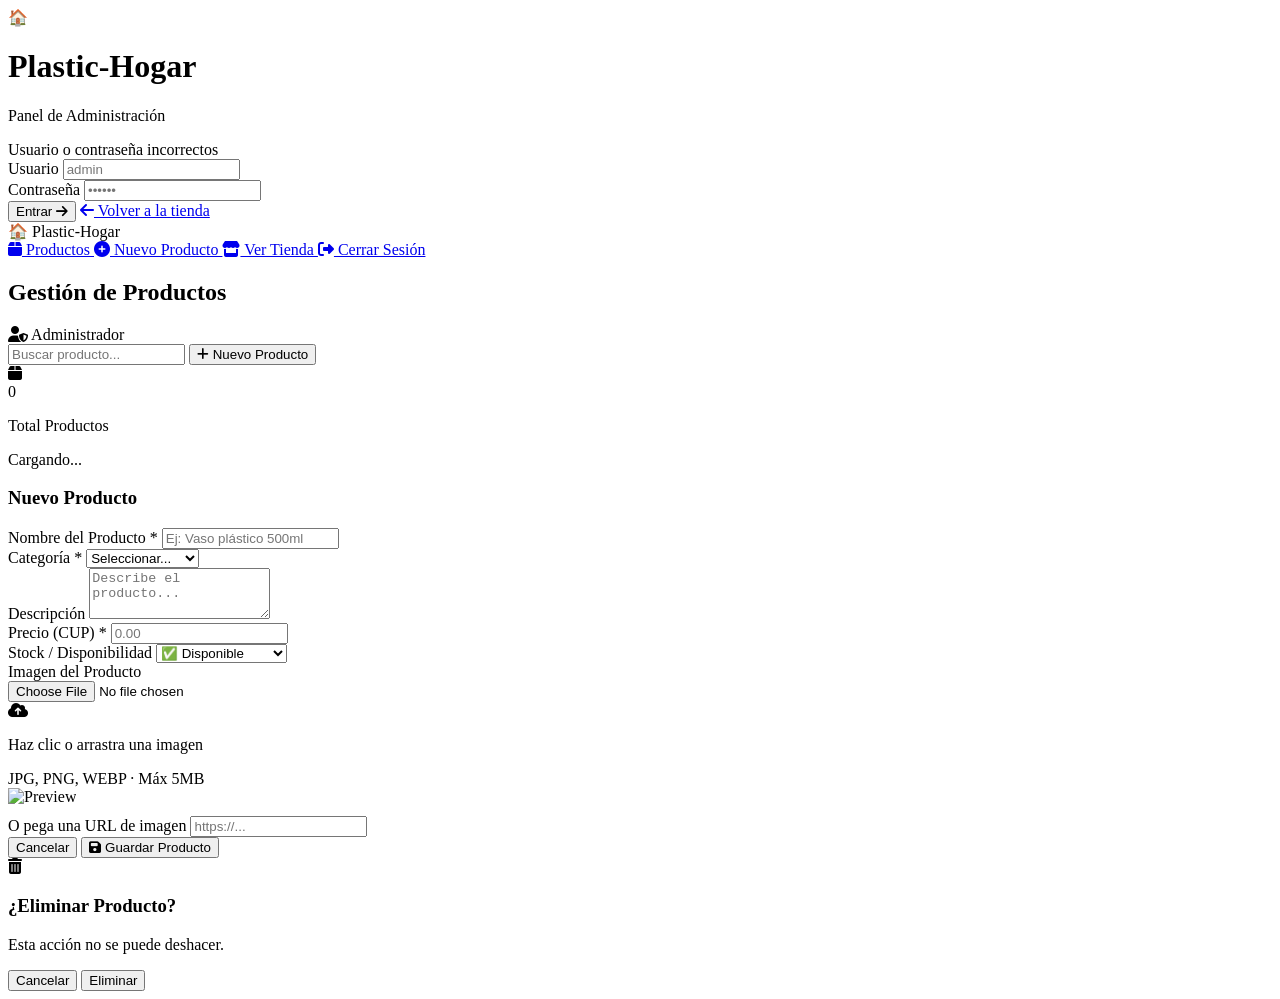
==== admin.html @ 9c1f6a76 "Create admin.html" ====
<!DOCTYPE html>
<html lang="es">
<head>
  <meta charset="UTF-8" />
  <meta name="viewport" content="width=device-width, initial-scale=1.0" />
  <title>Admin · Plastic-Hogar</title>
  <link rel="stylesheet" href="style.css" />
  <link href="https://fonts.googleapis.com/css2?family=Playfair+Display:wght@400;700;900&family=DM+Sans:wght@300;400;500;600&display=swap" rel="stylesheet" />
  <link rel="stylesheet" href="https://cdnjs.cloudflare.com/ajax/libs/font-awesome/6.5.0/css/all.min.css" />
</head>
<body class="admin-body">

  <!-- LOGIN SCREEN -->
  <div id="login-screen" class="login-screen">
    <div class="login-card">
      <div class="login-logo">
        <span>🏠</span>
        <h1>Plastic-Hogar</h1>
        <p>Panel de Administración</p>
      </div>
      <div id="login-error" class="login-error hidden">Usuario o contraseña incorrectos</div>
      <div class="form-group">
        <label>Usuario</label>
        <input type="text" id="login-user" placeholder="admin" />
      </div>
      <div class="form-group">
        <label>Contraseña</label>
        <input type="password" id="login-pass" placeholder="••••••" />
      </div>
      <button class="btn-login" id="btn-login">Entrar <i class="fas fa-arrow-right"></i></button>
      <a href="index.html" class="back-link"><i class="fas fa-arrow-left"></i> Volver a la tienda</a>
    </div>
  </div>

  <!-- ADMIN PANEL -->
  <div id="admin-panel" class="admin-panel hidden">
    <aside class="admin-sidebar">
      <div class="sidebar-logo">
        <span>🏠</span>
        <span>Plastic-Hogar</span>
      </div>
      <nav class="sidebar-nav">
        <a href="#" class="sidebar-link active" data-view="productos">
          <i class="fas fa-box"></i> Productos
        </a>
        <a href="#" class="sidebar-link" data-view="nuevo">
          <i class="fas fa-plus-circle"></i> Nuevo Producto
        </a>
        <a href="index.html" class="sidebar-link">
          <i class="fas fa-store"></i> Ver Tienda
        </a>
        <a href="#" class="sidebar-link logout-link" id="btn-logout">
          <i class="fas fa-sign-out-alt"></i> Cerrar Sesión
        </a>
      </nav>
    </aside>

    <main class="admin-main">
      <!-- HEADER -->
      <div class="admin-topbar">
        <h2 id="admin-view-title">Gestión de Productos</h2>
        <span class="admin-user-tag"><i class="fas fa-user-shield"></i> Administrador</span>
      </div>

      <!-- LISTA DE PRODUCTOS -->
      <div id="view-productos" class="admin-view">
        <div class="admin-toolbar">
          <input type="text" id="admin-search" placeholder="Buscar producto..." class="admin-search-input" />
          <button class="btn-primary" id="btn-go-nuevo"><i class="fas fa-plus"></i> Nuevo Producto</button>
        </div>
        <div class="admin-stats" id="admin-stats">
          <div class="stat-card">
            <i class="fas fa-box"></i>
            <div><span id="stat-total">0</span><p>Total Productos</p></div>
          </div>
        </div>
        <div id="admin-productos-list" class="admin-productos-list">
          <div class="loading-state"><div class="spinner"></div><p>Cargando...</p></div>
        </div>
      </div>

      <!-- NUEVO / EDITAR PRODUCTO -->
      <div id="view-nuevo" class="admin-view hidden">
        <div class="form-card">
          <h3 id="form-title">Nuevo Producto</h3>
          <input type="hidden" id="edit-id" />

          <div class="form-row">
            <div class="form-group">
              <label>Nombre del Producto *</label>
              <input type="text" id="prod-nombre" placeholder="Ej: Vaso plástico 500ml" />
            </div>
            <div class="form-group">
              <label>Categoría *</label>
              <select id="prod-categoria">
                <option value="">Seleccionar...</option>
                <option value="vasos">🥤 Vasos</option>
                <option value="pozuelos">🍽️ Pozuelos</option>
                <option value="recipientes">📦 Recipientes</option>
                <option value="limpieza">🧹 Limpieza</option>
                <option value="cocina">🍳 Cocina</option>
                <option value="otros">✨ Otros</option>
              </select>
            </div>
          </div>

          <div class="form-group">
            <label>Descripción</label>
            <textarea id="prod-desc" rows="3" placeholder="Describe el producto..."></textarea>
          </div>

          <div class="form-row">
            <div class="form-group">
              <label>Precio (CUP) *</label>
              <input type="number" id="prod-precio" placeholder="0.00" step="0.01" min="0" />
            </div>
            <div class="form-group">
              <label>Stock / Disponibilidad</label>
              <select id="prod-stock">
                <option value="disponible">✅ Disponible</option>
                <option value="agotado">❌ Agotado</option>
                <option value="limitado">⚠️ Stock Limitado</option>
              </select>
            </div>
          </div>

          <div class="form-group">
            <label>Imagen del Producto</label>
            <div class="img-upload-area" id="img-upload-area">
              <input type="file" id="prod-imagen" accept="image/*" class="file-input" />
              <div class="upload-placeholder" id="upload-placeholder">
                <i class="fas fa-cloud-upload-alt"></i>
                <p>Haz clic o arrastra una imagen</p>
                <span>JPG, PNG, WEBP · Máx 5MB</span>
              </div>
              <img id="img-preview" class="img-preview hidden" src="" alt="Preview" />
            </div>
            <div class="form-group" id="url-group" style="margin-top:10px">
              <label>O pega una URL de imagen</label>
              <input type="url" id="prod-imagen-url" placeholder="https://..." />
            </div>
          </div>

          <div class="form-actions">
            <button class="btn-secondary" id="btn-cancel-form">Cancelar</button>
            <button class="btn-primary" id="btn-save-product">
              <i class="fas fa-save"></i> <span id="btn-save-text">Guardar Producto</span>
            </button>
          </div>
          <div id="form-feedback" class="form-feedback hidden"></div>
        </div>
      </div>
    </main>
  </div>

  <!-- CONFIRM DELETE MODAL -->
  <div class="modal-overlay hidden" id="confirm-modal">
    <div class="confirm-dialog">
      <div class="confirm-icon"><i class="fas fa-trash-alt"></i></div>
      <h3>¿Eliminar Producto?</h3>
      <p>Esta acción no se puede deshacer.</p>
      <div class="confirm-actions">
        <button class="btn-secondary" id="confirm-cancel">Cancelar</button>
        <button class="btn-danger" id="confirm-delete">Eliminar</button>
      </div>
    </div>
  </div>

  <script src="https://cdn.jsdelivr.net/npm/@supabase/supabase-js@2"></script>
  <script src="app.js"></script>
  <script src="admin.js"></script>
</body>
</html>
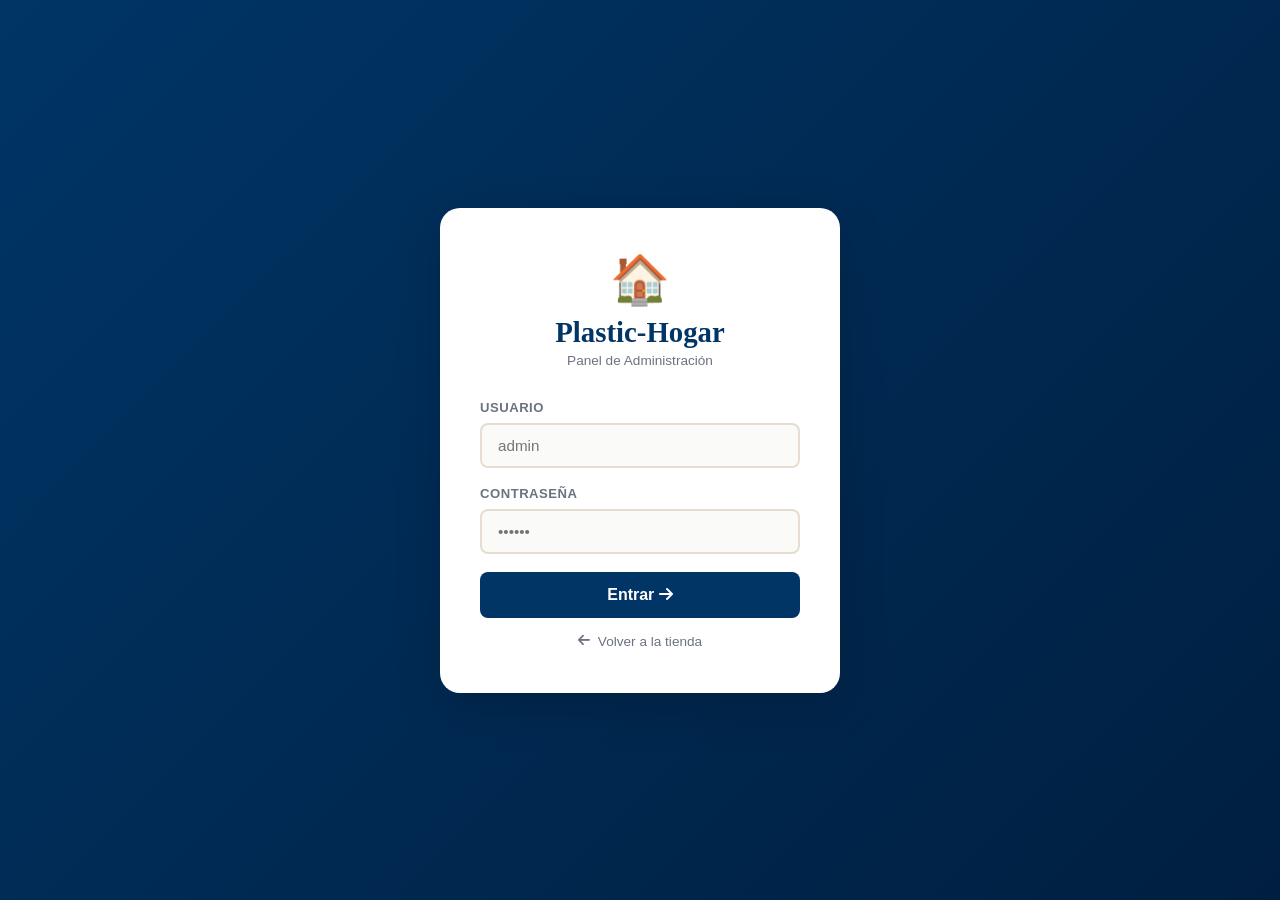
==== commit 5aed7189: "Update admin.html" ====
--- a/admin.html
+++ b/admin.html
@@ -2,7 +2,7 @@
 <html lang="es">
 <head>
   <meta charset="UTF-8" />
-  <meta name="viewport" content="width=device-width, initial-scale=1.0" />
+  <meta name="viewport" content="width=device-width, initial-scale=1.0, maximum-scale=1.0" />
   <title>Admin · Plastic-Hogar</title>
   <link rel="stylesheet" href="style.css" />
   <link href="https://fonts.googleapis.com/css2?family=Playfair+Display:wght@400;700;900&family=DM+Sans:wght@300;400;500;600&display=swap" rel="stylesheet" />
@@ -154,7 +154,7 @@
   </div>
 
   <!-- CONFIRM DELETE MODAL -->
-  <div class="modal-overlay hidden" id="confirm-modal">
+  <div class="modal-overlay confirm-visible hidden" id="confirm-modal">
     <div class="confirm-dialog">
       <div class="confirm-icon"><i class="fas fa-trash-alt"></i></div>
       <h3>¿Eliminar Producto?</h3>
@@ -171,3 +171,4 @@
   <script src="admin.js"></script>
 </body>
 </html>
+
--- a/style.css
+++ b/style.css
@@ -0,0 +1,1363 @@
+/* =============================================
+   PLASTIC-HOGAR · STYLE.CSS
+   Versión 0.1 · Cuba Inspired Design
+   ============================================= */
+
+:root {
+  --red:     #D62828;
+  --blue:    #003566;
+  --yellow:  #FFC300;
+  --white:   #FAFAF8;
+  --black:   #0D0D0D;
+  --gray:    #6B7280;
+  --light:   #F5F0E8;
+  --surface: #FFFFFF;
+  --border:  #E5DDD0;
+  --shadow:  0 4px 24px rgba(0,0,0,0.10);
+  --shadow-lg: 0 12px 48px rgba(0,0,0,0.16);
+  --radius:  14px;
+  --radius-sm: 8px;
+  --transition: 0.3s cubic-bezier(.4,0,.2,1);
+  --font-display: 'Playfair Display', serif;
+  --font-body: 'DM Sans', sans-serif;
+}
+
+*, *::before, *::after { box-sizing: border-box; margin: 0; padding: 0; }
+
+html { scroll-behavior: smooth; font-size: 16px; }
+
+body {
+  font-family: var(--font-body);
+  background: var(--light);
+  color: var(--black);
+  overflow-x: hidden;
+  min-height: 100vh;
+}
+
+a { text-decoration: none; color: inherit; }
+img { max-width: 100%; display: block; }
+button { cursor: pointer; font-family: var(--font-body); }
+input, select, textarea { font-family: var(--font-body); }
+
+/* ==================== UTILITIES ==================== */
+.hidden { display: none !important; }
+
+.section-inner {
+  max-width: 1200px;
+  margin: 0 auto;
+  padding: 0 24px;
+}
+
+.section-title {
+  font-family: var(--font-display);
+  font-size: clamp(1.8rem, 4vw, 2.8rem);
+  font-weight: 900;
+  color: var(--blue);
+  margin-bottom: 32px;
+  position: relative;
+}
+.section-title::after {
+  content: '';
+  display: block;
+  width: 56px;
+  height: 5px;
+  background: var(--yellow);
+  border-radius: 4px;
+  margin-top: 10px;
+}
+
+/* ==================== HEADER ==================== */
+#site-header {
+  position: sticky;
+  top: 0;
+  z-index: 100;
+  background: var(--blue);
+  box-shadow: 0 2px 16px rgba(0,53,102,0.18);
+}
+
+.header-inner {
+  max-width: 1200px;
+  margin: 0 auto;
+  padding: 0 24px;
+  height: 70px;
+  display: flex;
+  align-items: center;
+  justify-content: space-between;
+  gap: 20px;
+}
+
+.logo-wrap {
+  display: flex;
+  align-items: center;
+  gap: 12px;
+}
+.logo-icon { font-size: 2rem; }
+.logo-text { display: flex; flex-direction: column; }
+.logo-main {
+  font-family: var(--font-display);
+  font-size: 1.35rem;
+  font-weight: 900;
+  color: var(--yellow);
+  line-height: 1.1;
+  letter-spacing: -0.5px;
+}
+.logo-sub {
+  font-size: 0.65rem;
+  color: rgba(255,255,255,0.6);
+  letter-spacing: 0.5px;
+  text-transform: uppercase;
+}
+
+.main-nav {
+  display: flex;
+  align-items: center;
+  gap: 8px;
+}
+.nav-link {
+  color: rgba(255,255,255,0.85);
+  font-weight: 500;
+  font-size: 0.9rem;
+  padding: 8px 14px;
+  border-radius: var(--radius-sm);
+  transition: var(--transition);
+}
+.nav-link:hover {
+  background: rgba(255,255,255,0.12);
+  color: #fff;
+}
+.nav-admin {
+  background: var(--yellow);
+  color: var(--blue);
+  font-weight: 700;
+  font-size: 0.85rem;
+  padding: 8px 16px;
+  border-radius: var(--radius-sm);
+  transition: var(--transition);
+}
+.nav-admin:hover { background: #e6b000; }
+
+.burger {
+  display: none;
+  background: transparent;
+  border: 2px solid rgba(255,255,255,0.3);
+  color: white;
+  width: 40px;
+  height: 40px;
+  border-radius: var(--radius-sm);
+  font-size: 1.1rem;
+  transition: var(--transition);
+}
+.burger:hover { background: rgba(255,255,255,0.1); }
+
+.mobile-nav {
+  display: none;
+  flex-direction: column;
+  background: #002a52;
+  padding: 12px 24px;
+}
+.mobile-nav a {
+  color: rgba(255,255,255,0.85);
+  padding: 10px 0;
+  border-bottom: 1px solid rgba(255,255,255,0.08);
+  font-size: 0.95rem;
+}
+.mobile-nav a:last-child { border-bottom: none; }
+
+/* ==================== HERO ==================== */
+.hero {
+  position: relative;
+  min-height: 560px;
+  display: flex;
+  align-items: center;
+  overflow: hidden;
+  padding: 80px 24px;
+}
+
+.hero-bg {
+  position: absolute;
+  inset: 0;
+  background:
+    radial-gradient(ellipse at 80% 50%, rgba(214,40,40,0.18) 0%, transparent 60%),
+    radial-gradient(ellipse at 20% 80%, rgba(255,195,0,0.12) 0%, transparent 50%),
+    linear-gradient(135deg, var(--blue) 0%, #001f40 100%);
+}
+
+.hero-content {
+  position: relative;
+  z-index: 2;
+  max-width: 620px;
+  margin: 0 auto;
+  text-align: center;
+}
+
+.hero-tag {
+  display: inline-flex;
+  align-items: center;
+  gap: 8px;
+  background: rgba(255,255,255,0.1);
+  border: 1px solid rgba(255,255,255,0.2);
+  color: var(--yellow);
+  font-size: 0.85rem;
+  font-weight: 600;
+  padding: 6px 16px;
+  border-radius: 100px;
+  margin-bottom: 24px;
+  animation: fadeUp 0.6s ease both;
+}
+
+.hero-title {
+  font-family: var(--font-display);
+  font-size: clamp(2.4rem, 7vw, 4.5rem);
+  font-weight: 900;
+  color: white;
+  line-height: 1.05;
+  margin-bottom: 20px;
+  animation: fadeUp 0.7s ease 0.1s both;
+}
+.hero-title .accent { color: var(--yellow); }
+
+.hero-desc {
+  color: rgba(255,255,255,0.75);
+  font-size: 1.1rem;
+  line-height: 1.7;
+  margin-bottom: 36px;
+  animation: fadeUp 0.7s ease 0.2s both;
+}
+
+.btn-hero {
+  display: inline-flex;
+  align-items: center;
+  gap: 10px;
+  background: var(--yellow);
+  color: var(--blue);
+  font-weight: 700;
+  font-size: 1rem;
+  padding: 14px 32px;
+  border-radius: 100px;
+  transition: var(--transition);
+  animation: fadeUp 0.7s ease 0.3s both;
+  box-shadow: 0 8px 32px rgba(255,195,0,0.35);
+}
+.btn-hero:hover {
+  transform: translateY(-2px);
+  box-shadow: 0 12px 40px rgba(255,195,0,0.5);
+}
+
+.hero-float {
+  position: absolute;
+  inset: 0;
+  pointer-events: none;
+  overflow: hidden;
+  z-index: 1;
+}
+.float-item {
+  position: absolute;
+  font-size: 3rem;
+  opacity: 0.12;
+  animation: floatAnim 6s ease-in-out infinite;
+}
+.f1 { top: 15%; right: 15%; animation-delay: 0s; }
+.f2 { top: 60%; right: 8%; animation-delay: 1.5s; font-size: 2.5rem; }
+.f3 { top: 25%; right: 30%; animation-delay: 3s; font-size: 2rem; }
+.f4 { bottom: 20%; right: 20%; animation-delay: 4.5s; font-size: 3.5rem; }
+
+@keyframes floatAnim {
+  0%, 100% { transform: translateY(0) rotate(0deg); }
+  50% { transform: translateY(-20px) rotate(5deg); }
+}
+@keyframes fadeUp {
+  from { opacity: 0; transform: translateY(24px); }
+  to   { opacity: 1; transform: translateY(0); }
+}
+
+/* ==================== CATEGORÍAS ==================== */
+.categorias {
+  padding: 60px 0 32px;
+  background: var(--white);
+  border-bottom: 1px solid var(--border);
+}
+
+.cat-grid {
+  display: flex;
+  flex-wrap: wrap;
+  gap: 12px;
+}
+
+.cat-card {
+  display: flex;
+  align-items: center;
+  gap: 8px;
+  padding: 10px 20px;
+  border-radius: 100px;
+  border: 2px solid var(--border);
+  background: var(--surface);
+  cursor: pointer;
+  font-weight: 500;
+  font-size: 0.9rem;
+  color: var(--gray);
+  transition: var(--transition);
+  user-select: none;
+}
+.cat-card:hover {
+  border-color: var(--blue);
+  color: var(--blue);
+}
+.cat-card.active {
+  background: var(--blue);
+  border-color: var(--blue);
+  color: white;
+}
+.cat-icon { font-size: 1.1rem; }
+
+/* ==================== PRODUCTOS ==================== */
+.productos-section {
+  padding: 60px 0 80px;
+  background: var(--light);
+}
+
+.productos-header {
+  display: flex;
+  align-items: center;
+  justify-content: space-between;
+  flex-wrap: wrap;
+  gap: 16px;
+  margin-bottom: 32px;
+}
+.productos-header .section-title { margin-bottom: 0; }
+.productos-header .section-title::after { display: none; }
+
+.search-wrap {
+  display: flex;
+  align-items: center;
+  gap: 10px;
+  background: white;
+  border: 2px solid var(--border);
+  border-radius: 100px;
+  padding: 8px 18px;
+  min-width: 240px;
+  transition: var(--transition);
+}
+.search-wrap:focus-within {
+  border-color: var(--blue);
+}
+.search-wrap i { color: var(--gray); font-size: 0.9rem; }
+.search-wrap input {
+  border: none;
+  outline: none;
+  font-size: 0.9rem;
+  color: var(--black);
+  width: 100%;
+  background: transparent;
+}
+
+.productos-grid {
+  display: grid;
+  grid-template-columns: repeat(auto-fill, minmax(260px, 1fr));
+  gap: 24px;
+}
+
+.product-card {
+  background: var(--surface);
+  border-radius: var(--radius);
+  overflow: hidden;
+  border: 1px solid var(--border);
+  box-shadow: var(--shadow);
+  transition: var(--transition);
+  cursor: pointer;
+  animation: fadeUp 0.5s ease both;
+}
+.product-card:hover {
+  transform: translateY(-6px);
+  box-shadow: var(--shadow-lg);
+}
+
+.product-img-wrap {
+  height: 220px;
+  overflow: hidden;
+  background: var(--light);
+  position: relative;
+}
+.product-img-wrap img {
+  width: 100%;
+  height: 100%;
+  object-fit: cover;
+  transition: transform 0.5s ease;
+}
+.product-card:hover .product-img-wrap img { transform: scale(1.06); }
+
+.product-no-img {
+  width: 100%;
+  height: 100%;
+  display: flex;
+  align-items: center;
+  justify-content: center;
+  font-size: 4rem;
+  background: linear-gradient(135deg, #f0ebe0 0%, #e8e0d0 100%);
+}
+
+.product-badge {
+  position: absolute;
+  top: 12px;
+  left: 12px;
+  background: var(--blue);
+  color: white;
+  font-size: 0.7rem;
+  font-weight: 700;
+  padding: 4px 10px;
+  border-radius: 100px;
+  text-transform: uppercase;
+  letter-spacing: 0.5px;
+}
+.product-badge.agotado { background: var(--red); }
+.product-badge.limitado { background: #e67e22; }
+
+.product-body {
+  padding: 18px;
+}
+.product-cat {
+  font-size: 0.72rem;
+  font-weight: 600;
+  color: var(--red);
+  text-transform: uppercase;
+  letter-spacing: 0.8px;
+  margin-bottom: 6px;
+}
+.product-name {
+  font-family: var(--font-display);
+  font-size: 1.1rem;
+  font-weight: 700;
+  color: var(--blue);
+  margin-bottom: 6px;
+  line-height: 1.3;
+}
+.product-desc {
+  font-size: 0.82rem;
+  color: var(--gray);
+  line-height: 1.5;
+  margin-bottom: 14px;
+  display: -webkit-box;
+  -webkit-line-clamp: 2;
+  -webkit-box-orient: vertical;
+  overflow: hidden;
+}
+.product-footer {
+  display: flex;
+  align-items: center;
+  justify-content: space-between;
+}
+.product-price {
+  font-size: 1.25rem;
+  font-weight: 700;
+  color: var(--black);
+}
+.product-price small {
+  font-size: 0.75rem;
+  font-weight: 400;
+  color: var(--gray);
+  margin-left: 4px;
+}
+
+.btn-comprar {
+  display: inline-flex;
+  align-items: center;
+  gap: 6px;
+  background: #25D366;
+  color: white;
+  font-weight: 600;
+  font-size: 0.82rem;
+  padding: 8px 14px;
+  border-radius: 100px;
+  transition: var(--transition);
+  border: none;
+}
+.btn-comprar:hover { background: #1db954; transform: scale(1.04); }
+
+/* ==================== LOADING / EMPTY ==================== */
+.loading-state {
+  grid-column: 1 / -1;
+  display: flex;
+  flex-direction: column;
+  align-items: center;
+  gap: 16px;
+  padding: 60px 0;
+  color: var(--gray);
+}
+.spinner {
+  width: 40px;
+  height: 40px;
+  border: 3px solid var(--border);
+  border-top-color: var(--blue);
+  border-radius: 50%;
+  animation: spin 0.8s linear infinite;
+}
+@keyframes spin { to { transform: rotate(360deg); } }
+
+.empty-state {
+  text-align: center;
+  padding: 80px 20px;
+  color: var(--gray);
+}
+.empty-state span { font-size: 3rem; display: block; margin-bottom: 12px; }
+
+/* ==================== MODAL PRODUCTO ==================== */
+.modal-overlay {
+  position: fixed;
+  inset: 0;
+  background: rgba(0,0,0,0.6);
+  z-index: 1000;
+  display: flex;
+  align-items: center;
+  justify-content: center;
+  padding: 20px;
+  backdrop-filter: blur(4px);
+  animation: fadeIn 0.2s ease;
+}
+@keyframes fadeIn { from { opacity: 0; } to { opacity: 1; } }
+
+.product-modal {
+  background: var(--surface);
+  border-radius: 20px;
+  max-width: 780px;
+  width: 100%;
+  max-height: 90vh;
+  overflow-y: auto;
+  display: grid;
+  grid-template-columns: 1fr 1fr;
+  position: relative;
+  box-shadow: var(--shadow-lg);
+  animation: slideUp 0.3s ease;
+}
+@keyframes slideUp { from { transform: translateY(30px); opacity: 0; } to { transform: none; opacity: 1; } }
+
+.modal-close {
+  position: absolute;
+  top: 14px;
+  right: 14px;
+  background: rgba(0,0,0,0.08);
+  border: none;
+  width: 36px;
+  height: 36px;
+  border-radius: 50%;
+  font-size: 1rem;
+  color: var(--gray);
+  z-index: 2;
+  transition: var(--transition);
+}
+.modal-close:hover { background: var(--red); color: white; }
+
+.modal-img-wrap {
+  height: 360px;
+  overflow: hidden;
+  border-radius: 20px 0 0 20px;
+}
+.modal-img-wrap img {
+  width: 100%;
+  height: 100%;
+  object-fit: cover;
+}
+
+.modal-info {
+  padding: 36px 32px;
+  display: flex;
+  flex-direction: column;
+  gap: 12px;
+}
+.modal-category {
+  font-size: 0.72rem;
+  font-weight: 700;
+  color: var(--red);
+  text-transform: uppercase;
+  letter-spacing: 1px;
+}
+.modal-info h2 {
+  font-family: var(--font-display);
+  font-size: 1.7rem;
+  font-weight: 900;
+  color: var(--blue);
+  line-height: 1.2;
+}
+.modal-info p {
+  font-size: 0.9rem;
+  color: var(--gray);
+  line-height: 1.6;
+  flex: 1;
+}
+.modal-price-row { margin: 8px 0; }
+.modal-price {
+  font-size: 2rem;
+  font-weight: 700;
+  color: var(--black);
+}
+
+/* ==================== FOOTER ==================== */
+footer {
+  background: var(--blue);
+  color: white;
+  padding: 64px 24px 36px;
+}
+.footer-inner {
+  max-width: 600px;
+  margin: 0 auto;
+  text-align: center;
+}
+.footer-brand {
+  display: flex;
+  align-items: center;
+  justify-content: center;
+  gap: 12px;
+  margin-bottom: 16px;
+}
+.footer-brand .logo-icon { font-size: 2rem; }
+.footer-brand .logo-main {
+  font-family: var(--font-display);
+  font-size: 1.5rem;
+  font-weight: 900;
+  color: var(--yellow);
+}
+.footer-desc {
+  color: rgba(255,255,255,0.65);
+  font-size: 0.9rem;
+  line-height: 1.7;
+  margin-bottom: 32px;
+}
+.footer-contact { margin-bottom: 24px; }
+.wa-btn {
+  display: inline-flex;
+  align-items: center;
+  gap: 10px;
+  background: #25D366;
+  color: white;
+  font-weight: 700;
+  font-size: 1rem;
+  padding: 14px 28px;
+  border-radius: 100px;
+  transition: var(--transition);
+  margin-bottom: 12px;
+}
+.wa-btn:hover { background: #1db954; transform: translateY(-2px); }
+.footer-phone {
+  font-size: 0.85rem;
+  color: rgba(255,255,255,0.5);
+}
+.footer-copy {
+  font-size: 0.8rem;
+  color: rgba(255,255,255,0.35);
+  border-top: 1px solid rgba(255,255,255,0.1);
+  padding-top: 20px;
+}
+
+/* ==================== ADMIN BODY ==================== */
+.admin-body {
+  background: #F0F2F5;
+}
+
+/* ==================== LOGIN ==================== */
+.login-screen {
+  min-height: 100vh;
+  display: flex;
+  align-items: center;
+  justify-content: center;
+  padding: 24px;
+  background: linear-gradient(135deg, var(--blue) 0%, #001f40 100%);
+}
+
+.login-card {
+  background: white;
+  border-radius: 20px;
+  padding: 44px 40px;
+  width: 100%;
+  max-width: 400px;
+  box-shadow: var(--shadow-lg);
+  animation: fadeUp 0.5s ease;
+}
+
+.login-logo {
+  text-align: center;
+  margin-bottom: 32px;
+}
+.login-logo span { font-size: 3rem; display: block; margin-bottom: 8px; }
+.login-logo h1 {
+  font-family: var(--font-display);
+  font-size: 1.8rem;
+  font-weight: 900;
+  color: var(--blue);
+}
+.login-logo p { font-size: 0.85rem; color: var(--gray); margin-top: 4px; }
+
+.login-error {
+  background: #fee2e2;
+  color: #dc2626;
+  border: 1px solid #fecaca;
+  border-radius: var(--radius-sm);
+  padding: 10px 14px;
+  font-size: 0.85rem;
+  margin-bottom: 16px;
+  text-align: center;
+}
+
+.form-group { margin-bottom: 18px; }
+.form-group label {
+  display: block;
+  font-size: 0.82rem;
+  font-weight: 600;
+  color: var(--gray);
+  margin-bottom: 8px;
+  text-transform: uppercase;
+  letter-spacing: 0.5px;
+}
+.form-group input,
+.form-group select,
+.form-group textarea {
+  width: 100%;
+  padding: 12px 16px;
+  border: 2px solid var(--border);
+  border-radius: var(--radius-sm);
+  font-size: 0.95rem;
+  color: var(--black);
+  background: var(--white);
+  transition: var(--transition);
+  outline: none;
+}
+.form-group input:focus,
+.form-group select:focus,
+.form-group textarea:focus {
+  border-color: var(--blue);
+}
+.form-group textarea { resize: vertical; }
+
+.btn-login {
+  width: 100%;
+  padding: 14px;
+  background: var(--blue);
+  color: white;
+  border: none;
+  border-radius: var(--radius-sm);
+  font-size: 1rem;
+  font-weight: 700;
+  transition: var(--transition);
+  margin-bottom: 16px;
+}
+.btn-login:hover { background: #002a52; }
+
+.back-link {
+  display: flex;
+  align-items: center;
+  justify-content: center;
+  gap: 8px;
+  font-size: 0.85rem;
+  color: var(--gray);
+  transition: var(--transition);
+}
+.back-link:hover { color: var(--blue); }
+
+/* ==================== ADMIN PANEL ==================== */
+.admin-panel {
+  display: grid;
+  grid-template-columns: 240px 1fr;
+  min-height: 100vh;
+}
+
+.admin-sidebar {
+  background: var(--blue);
+  padding: 24px 0;
+  position: sticky;
+  top: 0;
+  height: 100vh;
+  overflow-y: auto;
+}
+
+.sidebar-logo {
+  display: flex;
+  align-items: center;
+  gap: 10px;
+  padding: 0 20px 24px;
+  border-bottom: 1px solid rgba(255,255,255,0.1);
+  margin-bottom: 12px;
+  font-family: var(--font-display);
+  font-size: 1.1rem;
+  font-weight: 700;
+  color: var(--yellow);
+  font-size: 1.15rem;
+}
+
+.sidebar-nav { display: flex; flex-direction: column; }
+.sidebar-link {
+  display: flex;
+  align-items: center;
+  gap: 12px;
+  padding: 12px 20px;
+  color: rgba(255,255,255,0.7);
+  font-size: 0.9rem;
+  font-weight: 500;
+  transition: var(--transition);
+  border-left: 3px solid transparent;
+}
+.sidebar-link:hover { color: white; background: rgba(255,255,255,0.08); }
+.sidebar-link.active {
+  color: white;
+  background: rgba(255,255,255,0.12);
+  border-left-color: var(--yellow);
+}
+.sidebar-link i { width: 18px; text-align: center; }
+.logout-link { margin-top: auto; color: rgba(255,100,100,0.8); }
+.logout-link:hover { color: #ff6b6b; }
+
+.admin-main {
+  display: flex;
+  flex-direction: column;
+  overflow-y: auto;
+}
+
+.admin-topbar {
+  background: white;
+  border-bottom: 1px solid var(--border);
+  padding: 18px 32px;
+  display: flex;
+  align-items: center;
+  justify-content: space-between;
+  position: sticky;
+  top: 0;
+  z-index: 10;
+}
+.admin-topbar h2 {
+  font-family: var(--font-display);
+  font-size: 1.3rem;
+  font-weight: 700;
+  color: var(--blue);
+}
+.admin-user-tag {
+  font-size: 0.82rem;
+  color: var(--gray);
+  background: var(--light);
+  padding: 6px 14px;
+  border-radius: 100px;
+}
+
+.admin-view { padding: 28px 32px; }
+
+.admin-toolbar {
+  display: flex;
+  gap: 16px;
+  align-items: center;
+  margin-bottom: 24px;
+  flex-wrap: wrap;
+}
+.admin-search-input {
+  flex: 1;
+  min-width: 200px;
+  padding: 10px 16px;
+  border: 2px solid var(--border);
+  border-radius: var(--radius-sm);
+  font-size: 0.9rem;
+  outline: none;
+  transition: var(--transition);
+}
+.admin-search-input:focus { border-color: var(--blue); }
+
+.btn-primary {
+  display: inline-flex;
+  align-items: center;
+  gap: 8px;
+  background: var(--blue);
+  color: white;
+  border: none;
+  padding: 10px 20px;
+  border-radius: var(--radius-sm);
+  font-size: 0.9rem;
+  font-weight: 600;
+  transition: var(--transition);
+  white-space: nowrap;
+}
+.btn-primary:hover { background: #002a52; transform: translateY(-1px); }
+
+.btn-secondary {
+  display: inline-flex;
+  align-items: center;
+  gap: 8px;
+  background: var(--light);
+  color: var(--gray);
+  border: 2px solid var(--border);
+  padding: 10px 20px;
+  border-radius: var(--radius-sm);
+  font-size: 0.9rem;
+  font-weight: 600;
+  transition: var(--transition);
+}
+.btn-secondary:hover { border-color: var(--blue); color: var(--blue); }
+
+.btn-danger {
+  display: inline-flex;
+  align-items: center;
+  gap: 8px;
+  background: var(--red);
+  color: white;
+  border: none;
+  padding: 10px 20px;
+  border-radius: var(--radius-sm);
+  font-size: 0.9rem;
+  font-weight: 600;
+  transition: var(--transition);
+}
+.btn-danger:hover { background: #b71c1c; }
+
+.admin-stats {
+  display: flex;
+  gap: 16px;
+  margin-bottom: 24px;
+  flex-wrap: wrap;
+}
+.stat-card {
+  background: white;
+  border-radius: var(--radius);
+  padding: 18px 24px;
+  display: flex;
+  align-items: center;
+  gap: 16px;
+  border: 1px solid var(--border);
+  min-width: 160px;
+}
+.stat-card i { font-size: 1.5rem; color: var(--blue); opacity: 0.6; }
+.stat-card span { font-size: 1.8rem; font-weight: 700; color: var(--blue); display: block; }
+.stat-card p { font-size: 0.75rem; color: var(--gray); margin-top: 2px; }
+
+/* ADMIN TABLE */
+.admin-productos-list {
+  background: white;
+  border-radius: var(--radius);
+  border: 1px solid var(--border);
+  overflow: hidden;
+}
+
+.admin-table {
+  width: 100%;
+  border-collapse: collapse;
+}
+.admin-table thead {
+  background: var(--light);
+}
+.admin-table th {
+  padding: 12px 16px;
+  text-align: left;
+  font-size: 0.75rem;
+  font-weight: 700;
+  color: var(--gray);
+  text-transform: uppercase;
+  letter-spacing: 0.5px;
+  border-bottom: 1px solid var(--border);
+}
+.admin-table td {
+  padding: 14px 16px;
+  font-size: 0.88rem;
+  color: var(--black);
+  border-bottom: 1px solid var(--border);
+  vertical-align: middle;
+}
+.admin-table tr:last-child td { border-bottom: none; }
+.admin-table tr:hover td { background: #fafafa; }
+
+.tbl-img {
+  width: 52px;
+  height: 52px;
+  border-radius: var(--radius-sm);
+  object-fit: cover;
+  background: var(--light);
+}
+.tbl-no-img {
+  width: 52px;
+  height: 52px;
+  border-radius: var(--radius-sm);
+  background: var(--light);
+  display: flex;
+  align-items: center;
+  justify-content: center;
+  font-size: 1.5rem;
+}
+
+.tbl-name { font-weight: 600; color: var(--blue); }
+.tbl-price { font-weight: 700; }
+.tbl-cat {
+  background: #e8f0ff;
+  color: var(--blue);
+  padding: 4px 10px;
+  border-radius: 100px;
+  font-size: 0.75rem;
+  font-weight: 600;
+}
+.tbl-stock {
+  padding: 4px 10px;
+  border-radius: 100px;
+  font-size: 0.75rem;
+  font-weight: 700;
+}
+.stock-disponible { background: #d1fae5; color: #065f46; }
+.stock-agotado { background: #fee2e2; color: #991b1b; }
+.stock-limitado { background: #fef3c7; color: #92400e; }
+
+.tbl-actions { display: flex; gap: 8px; }
+.btn-edit {
+  background: var(--blue);
+  color: white;
+  border: none;
+  padding: 7px 14px;
+  border-radius: var(--radius-sm);
+  font-size: 0.78rem;
+  font-weight: 600;
+  transition: var(--transition);
+}
+.btn-edit:hover { background: #002a52; }
+.btn-del {
+  background: transparent;
+  color: var(--red);
+  border: 2px solid var(--red);
+  padding: 7px 14px;
+  border-radius: var(--radius-sm);
+  font-size: 0.78rem;
+  font-weight: 600;
+  transition: var(--transition);
+}
+.btn-del:hover { background: var(--red); color: white; }
+
+/* FORM CARD */
+.form-card {
+  background: white;
+  border-radius: var(--radius);
+  border: 1px solid var(--border);
+  padding: 32px;
+  max-width: 760px;
+}
+.form-card h3 {
+  font-family: var(--font-display);
+  font-size: 1.4rem;
+  font-weight: 700;
+  color: var(--blue);
+  margin-bottom: 28px;
+}
+.form-row {
+  display: grid;
+  grid-template-columns: 1fr 1fr;
+  gap: 16px;
+}
+
+.img-upload-area {
+  position: relative;
+  border: 2px dashed var(--border);
+  border-radius: var(--radius);
+  overflow: hidden;
+  cursor: pointer;
+  transition: var(--transition);
+  background: var(--white);
+}
+.img-upload-area:hover { border-color: var(--blue); background: #f0f4ff; }
+.file-input {
+  position: absolute;
+  inset: 0;
+  opacity: 0;
+  cursor: pointer;
+  z-index: 2;
+}
+.upload-placeholder {
+  padding: 36px;
+  text-align: center;
+  color: var(--gray);
+}
+.upload-placeholder i { font-size: 2.5rem; color: var(--border); margin-bottom: 10px; }
+.upload-placeholder p { font-size: 0.9rem; margin-bottom: 4px; }
+.upload-placeholder span { font-size: 0.75rem; }
+.img-preview {
+  width: 100%;
+  height: 220px;
+  object-fit: cover;
+  display: block;
+}
+
+.form-actions {
+  display: flex;
+  gap: 12px;
+  justify-content: flex-end;
+  margin-top: 28px;
+  flex-wrap: wrap;
+}
+
+.form-feedback {
+  margin-top: 14px;
+  padding: 12px 16px;
+  border-radius: var(--radius-sm);
+  font-size: 0.85rem;
+  font-weight: 500;
+}
+.form-feedback.success {
+  background: #d1fae5;
+  color: #065f46;
+  border: 1px solid #6ee7b7;
+}
+.form-feedback.error {
+  background: #fee2e2;
+  color: #991b1b;
+  border: 1px solid #fca5a5;
+}
+
+/* CONFIRM DIALOG */
+.confirm-dialog {
+  background: white;
+  border-radius: 20px;
+  padding: 40px;
+  text-align: center;
+  max-width: 360px;
+  width: 100%;
+  box-shadow: var(--shadow-lg);
+  animation: slideUp 0.3s ease;
+}
+.confirm-icon {
+  width: 64px;
+  height: 64px;
+  background: #fee2e2;
+  border-radius: 50%;
+  display: flex;
+  align-items: center;
+  justify-content: center;
+  margin: 0 auto 16px;
+  font-size: 1.5rem;
+  color: var(--red);
+}
+.confirm-dialog h3 {
+  font-family: var(--font-display);
+  font-size: 1.3rem;
+  font-weight: 700;
+  color: var(--black);
+  margin-bottom: 8px;
+}
+.confirm-dialog p { font-size: 0.88rem; color: var(--gray); margin-bottom: 24px; }
+.confirm-actions { display: flex; gap: 12px; justify-content: center; }
+
+/* ==================== RESPONSIVE ==================== */
+
+/* --- Tablet (≤900px) --- */
+@media (max-width: 900px) {
+
+  /* Modal producto */
+  .product-modal {
+    grid-template-columns: 1fr;
+    max-height: 92vh;
+    border-radius: 16px;
+  }
+  .modal-img-wrap {
+    height: 220px;
+    border-radius: 16px 16px 0 0;
+  }
+  .modal-info {
+    padding: 24px 20px 28px;
+    gap: 10px;
+  }
+  .modal-info h2 { font-size: 1.4rem; }
+  .modal-price   { font-size: 1.6rem; }
+
+  /* Admin layout — sidebar abajo */
+  .admin-panel {
+    display: flex;
+    flex-direction: column;
+    min-height: 100vh;
+  }
+  .admin-sidebar {
+    position: fixed;
+    bottom: 0;
+    left: 0;
+    right: 0;
+    height: 64px;
+    z-index: 200;
+    padding: 0;
+    box-shadow: 0 -2px 16px rgba(0,0,0,0.18);
+  }
+  .sidebar-logo { display: none; }
+  .sidebar-nav {
+    flex-direction: row;
+    justify-content: space-around;
+    align-items: center;
+    height: 64px;
+    padding: 0 4px;
+    gap: 0;
+  }
+  .sidebar-link {
+    flex-direction: column;
+    align-items: center;
+    justify-content: center;
+    font-size: 0.62rem;
+    padding: 6px 8px;
+    border-left: none;
+    border-top: 3px solid transparent;
+    border-radius: 0;
+    gap: 3px;
+    flex: 1;
+    min-width: 0;
+    white-space: nowrap;
+    overflow: hidden;
+    text-overflow: ellipsis;
+  }
+  .sidebar-link i {
+    font-size: 1.1rem;
+    width: auto;
+  }
+  .sidebar-link.active {
+    border-left: none;
+    border-top-color: var(--yellow);
+    background: rgba(255,255,255,0.1);
+    color: white;
+  }
+  .logout-link { color: rgba(255,150,150,0.9); }
+
+  /* Main content no quede tapado por sidebar fijo */
+  .admin-main {
+    flex: 1;
+    padding-bottom: 80px;
+    overflow-x: hidden;
+  }
+
+  /* Topbar admin */
+  .admin-topbar {
+    padding: 14px 16px;
+    flex-wrap: wrap;
+    gap: 8px;
+  }
+  .admin-topbar h2 { font-size: 1.1rem; }
+  .admin-user-tag { font-size: 0.75rem; padding: 4px 10px; }
+
+  /* Vistas admin */
+  .admin-view { padding: 16px 14px; }
+
+  /* Formulario */
+  .form-row { grid-template-columns: 1fr; gap: 0; }
+  .form-card { padding: 20px 16px; border-radius: var(--radius); }
+  .form-card h3 { font-size: 1.2rem; margin-bottom: 20px; }
+  .form-actions { justify-content: stretch; }
+  .form-actions .btn-primary,
+  .form-actions .btn-secondary { flex: 1; justify-content: center; }
+
+  /* Stats */
+  .admin-stats { gap: 10px; }
+  .stat-card { padding: 14px 16px; min-width: 0; flex: 1; }
+
+  /* Toolbar */
+  .admin-toolbar { gap: 10px; }
+  .admin-search-input { min-width: 0; }
+  .btn-primary { padding: 10px 14px; font-size: 0.85rem; }
+}
+
+/* --- Móvil (≤640px) --- */
+@media (max-width: 640px) {
+
+  /* Header tienda */
+  .main-nav { display: none; }
+  .burger   { display: flex; align-items: center; justify-content: center; }
+  .mobile-nav.open { display: flex; }
+  .header-inner { padding: 0 16px; }
+  .logo-main { font-size: 1.15rem; }
+  .logo-sub  { display: none; }
+
+  /* Hero */
+  .hero { min-height: auto; padding: 52px 20px 48px; }
+  .hero-title { font-size: 2.2rem; }
+  .hero-desc  { font-size: 0.95rem; }
+  .btn-hero   { padding: 12px 24px; font-size: 0.92rem; }
+  .float-item { display: none; }
+
+  /* Categorías */
+  .categorias { padding: 36px 0 20px; }
+  .cat-grid {
+    gap: 8px;
+    flex-wrap: nowrap;
+    overflow-x: auto;
+    padding-bottom: 8px;
+    -webkit-overflow-scrolling: touch;
+    scrollbar-width: none;
+  }
+  .cat-grid::-webkit-scrollbar { display: none; }
+  .cat-card {
+    flex-shrink: 0;
+    padding: 8px 16px;
+    font-size: 0.82rem;
+  }
+
+  /* Productos */
+  .productos-section { padding: 36px 0 60px; }
+  .section-inner { padding: 0 16px; }
+  .productos-header {
+    flex-direction: column;
+    align-items: flex-start;
+    margin-bottom: 20px;
+    gap: 12px;
+  }
+  .search-wrap { width: 100%; min-width: 0; }
+  .productos-grid {
+    grid-template-columns: repeat(2, 1fr);
+    gap: 12px;
+  }
+  .product-img-wrap { height: 160px; }
+  .product-body { padding: 12px; }
+  .product-name { font-size: 0.95rem; }
+  .product-desc { display: none; }
+  .product-price { font-size: 1rem; }
+  .btn-comprar { padding: 7px 10px; font-size: 0.75rem; gap: 4px; }
+  .btn-comprar i { font-size: 0.85rem; }
+
+  /* Modal producto en móvil — bottom sheet style */
+  .modal-overlay { align-items: flex-end; padding: 0; }
+  .product-modal {
+    border-radius: 20px 20px 0 0;
+    max-height: 88vh;
+    width: 100%;
+    max-width: 100%;
+  }
+  .modal-img-wrap {
+    height: 200px;
+    border-radius: 20px 20px 0 0;
+  }
+  .modal-info { padding: 20px 20px 32px; }
+  .modal-info h2 { font-size: 1.25rem; }
+  .modal-price   { font-size: 1.5rem; }
+  .btn-comprar   { width: 100%; justify-content: center; padding: 14px; font-size: 1rem; }
+
+  /* Footer */
+  footer { padding: 44px 20px 28px; }
+  .wa-btn { font-size: 0.9rem; padding: 12px 20px; }
+
+  /* Admin — tabla → tarjetas */
+  .admin-table thead { display: none; }
+  .admin-table,
+  .admin-table tbody,
+  .admin-table tr,
+  .admin-table td { display: block; width: 100%; }
+  .admin-table tr {
+    border-bottom: 1px solid var(--border);
+    padding: 14px 16px;
+    display: flex;
+    flex-wrap: wrap;
+    align-items: center;
+    gap: 10px;
+  }
+  .admin-table tr:last-child { border-bottom: none; }
+  .admin-table td { padding: 0; border: none; }
+  .admin-table td:first-child { order: 1; }   /* imagen */
+  .admin-table td:nth-child(2){ order: 2; flex: 1; min-width: 120px; } /* nombre */
+  .admin-table td:nth-child(3){ order: 4; } /* cat */
+  .admin-table td:nth-child(4){ order: 3; margin-left: auto; font-weight:700; font-size:1rem; } /* precio */
+  .admin-table td:nth-child(5){ order: 5; } /* stock */
+  .admin-table td:last-child  { order: 6; width: 100%; } /* acciones */
+  .tbl-actions { width: 100%; gap: 8px; }
+  .btn-edit, .btn-del { flex: 1; justify-content: center; text-align: center; padding: 9px 8px; }
+
+  /* Admin form */
+  .admin-view { padding: 14px 12px; }
+  .form-card  { padding: 16px 14px; }
+  .upload-placeholder { padding: 24px 16px; }
+  .admin-toolbar { flex-direction: column; align-items: stretch; }
+  .admin-search-input { width: 100%; }
+
+  /* Login */
+  .login-card { padding: 32px 24px; }
+
+  /* Confirm dialog */
+  .modal-overlay.confirm-visible { align-items: center; padding: 20px; }
+  .confirm-dialog { padding: 28px 24px; }
+  .confirm-actions { flex-direction: column; }
+  .confirm-actions .btn-secondary,
+  .confirm-actions .btn-danger { width: 100%; justify-content: center; }
+}
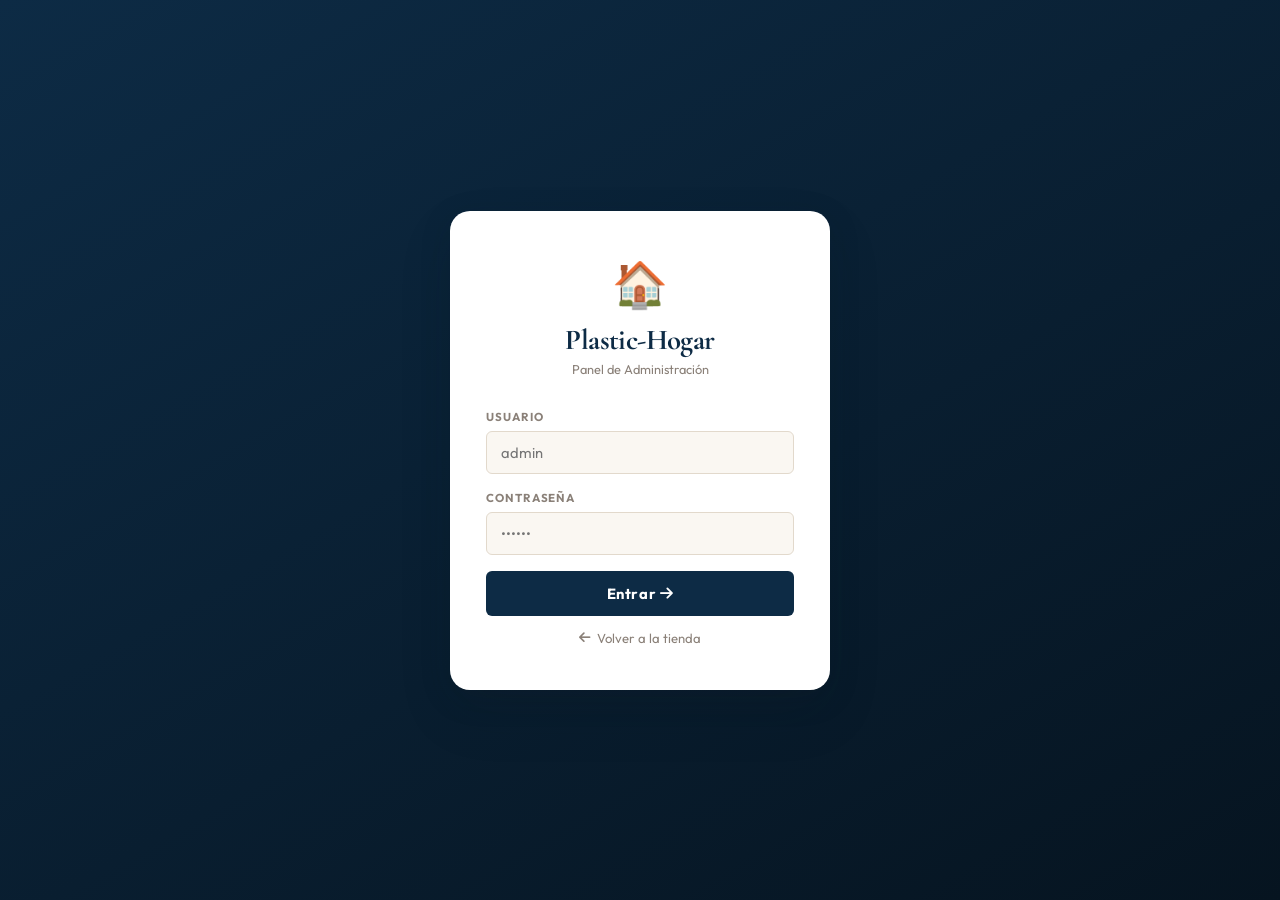
==== commit 3af759a7: "Update admin.html" ====
--- a/admin.html
+++ b/admin.html
@@ -5,7 +5,7 @@
   <meta name="viewport" content="width=device-width, initial-scale=1.0, maximum-scale=1.0" />
   <title>Admin · Plastic-Hogar</title>
   <link rel="stylesheet" href="style.css" />
-  <link href="https://fonts.googleapis.com/css2?family=Playfair+Display:wght@400;700;900&family=DM+Sans:wght@300;400;500;600&display=swap" rel="stylesheet" />
+  <link href="https://fonts.googleapis.com/css2?family=Cormorant+Garamond:ital,wght@0,400;0,600;0,700;1,600&family=Outfit:wght@300;400;500;600;700&display=swap" rel="stylesheet" />
   <link rel="stylesheet" href="https://cdnjs.cloudflare.com/ajax/libs/font-awesome/6.5.0/css/all.min.css" />
 </head>
 <body class="admin-body">
--- a/style.css
+++ b/style.css
@@ -1,602 +1,649 @@
 /* =============================================
-   PLASTIC-HOGAR · STYLE.CSS
-   Versión 0.1 · Cuba Inspired Design
+   PLASTIC-HOGAR · STYLE.CSS v0.2
+   Diseño Premium · Cuba
    ============================================= */
 
+@import url('https://fonts.googleapis.com/css2?family=Cormorant+Garamond:wght@400;600;700&family=Outfit:wght@300;400;500;600;700&display=swap');
+
 :root {
-  --red:     #D62828;
-  --blue:    #003566;
-  --yellow:  #FFC300;
-  --white:   #FAFAF8;
-  --black:   #0D0D0D;
-  --gray:    #6B7280;
-  --light:   #F5F0E8;
-  --surface: #FFFFFF;
-  --border:  #E5DDD0;
-  --shadow:  0 4px 24px rgba(0,0,0,0.10);
-  --shadow-lg: 0 12px 48px rgba(0,0,0,0.16);
-  --radius:  14px;
-  --radius-sm: 8px;
-  --transition: 0.3s cubic-bezier(.4,0,.2,1);
-  --font-display: 'Playfair Display', serif;
-  --font-body: 'DM Sans', sans-serif;
+  /* Paleta premium */
+  --ink:       #0F1923;
+  --navy:      #0D2B45;
+  --navy-mid:  #16405F;
+  --gold:      #C9973A;
+  --gold-lt:   #E8B95A;
+  --cream:     #FAF7F2;
+  --cream-dk:  #F0EBE1;
+  --stone:     #E2D9CC;
+  --muted:     #8A8078;
+  --white:     #FFFFFF;
+  --green:     #1A7A4A;
+  --green-lt:  #E8F5EE;
+  --red:       #C0392B;
+
+  /* Sombras */
+  --s1: 0 1px 3px rgba(15,25,35,0.06), 0 4px 12px rgba(15,25,35,0.06);
+  --s2: 0 4px 16px rgba(15,25,35,0.10), 0 12px 32px rgba(15,25,35,0.08);
+  --s3: 0 8px 32px rgba(15,25,35,0.14), 0 24px 56px rgba(15,25,35,0.10);
+
+  --radius:    16px;
+  --radius-sm: 10px;
+  --radius-xs: 6px;
+  --ease:      cubic-bezier(.4,0,.2,1);
+  --t:         0.25s var(--ease);
+
+  --font-display: 'Cormorant Garamond', Georgia, serif;
+  --font-body:    'Outfit', system-ui, sans-serif;
 }
 
 *, *::before, *::after { box-sizing: border-box; margin: 0; padding: 0; }
-
-html { scroll-behavior: smooth; font-size: 16px; }
-
+html { scroll-behavior: smooth; -webkit-text-size-adjust: 100%; }
 body {
   font-family: var(--font-body);
-  background: var(--light);
-  color: var(--black);
+  background: var(--cream);
+  color: var(--ink);
   overflow-x: hidden;
   min-height: 100vh;
-}
-
+  -webkit-font-smoothing: antialiased;
+}
 a { text-decoration: none; color: inherit; }
 img { max-width: 100%; display: block; }
-button { cursor: pointer; font-family: var(--font-body); }
+button { cursor: pointer; font-family: var(--font-body); border: none; background: none; }
 input, select, textarea { font-family: var(--font-body); }
 
-/* ==================== UTILITIES ==================== */
+/* ── Utilities ───────────────────────────────── */
 .hidden { display: none !important; }
 
 .section-inner {
   max-width: 1200px;
   margin: 0 auto;
-  padding: 0 24px;
+  padding: 0 20px;
 }
 
 .section-title {
   font-family: var(--font-display);
-  font-size: clamp(1.8rem, 4vw, 2.8rem);
-  font-weight: 900;
-  color: var(--blue);
-  margin-bottom: 32px;
-  position: relative;
-}
-.section-title::after {
-  content: '';
+  font-size: clamp(2rem, 5vw, 3.2rem);
+  font-weight: 700;
+  color: var(--navy);
+  line-height: 1.1;
+  letter-spacing: -0.02em;
+}
+.section-title span.sub {
   display: block;
-  width: 56px;
-  height: 5px;
-  background: var(--yellow);
-  border-radius: 4px;
-  margin-top: 10px;
-}
-
-/* ==================== HEADER ==================== */
+  font-family: var(--font-body);
+  font-size: 0.8rem;
+  font-weight: 600;
+  letter-spacing: 0.12em;
+  text-transform: uppercase;
+  color: var(--gold);
+  margin-bottom: 8px;
+}
+
+/* ── Header ──────────────────────────────────── */
 #site-header {
   position: sticky;
   top: 0;
   z-index: 100;
-  background: var(--blue);
-  box-shadow: 0 2px 16px rgba(0,53,102,0.18);
-}
-
+  background: var(--navy);
+  border-bottom: 1px solid rgba(201,151,58,0.2);
+}
 .header-inner {
   max-width: 1200px;
   margin: 0 auto;
-  padding: 0 24px;
-  height: 70px;
+  padding: 0 20px;
+  height: 64px;
   display: flex;
   align-items: center;
   justify-content: space-between;
-  gap: 20px;
-}
-
+  gap: 16px;
+}
 .logo-wrap {
   display: flex;
   align-items: center;
-  gap: 12px;
-}
-.logo-icon { font-size: 2rem; }
-.logo-text { display: flex; flex-direction: column; }
+  gap: 10px;
+  flex-shrink: 0;
+}
+.logo-icon { font-size: 1.6rem; line-height: 1; }
+.logo-text { display: flex; flex-direction: column; line-height: 1; }
 .logo-main {
   font-family: var(--font-display);
-  font-size: 1.35rem;
-  font-weight: 900;
-  color: var(--yellow);
-  line-height: 1.1;
-  letter-spacing: -0.5px;
+  font-size: 1.4rem;
+  font-weight: 700;
+  color: var(--gold-lt);
+  letter-spacing: 0.01em;
 }
 .logo-sub {
-  font-size: 0.65rem;
-  color: rgba(255,255,255,0.6);
-  letter-spacing: 0.5px;
+  font-size: 0.6rem;
+  font-weight: 500;
+  letter-spacing: 0.15em;
   text-transform: uppercase;
-}
-
+  color: rgba(255,255,255,0.4);
+  margin-top: 1px;
+}
 .main-nav {
   display: flex;
   align-items: center;
-  gap: 8px;
+  gap: 4px;
 }
 .nav-link {
-  color: rgba(255,255,255,0.85);
+  color: rgba(255,255,255,0.7);
+  font-size: 0.85rem;
   font-weight: 500;
-  font-size: 0.9rem;
   padding: 8px 14px;
-  border-radius: var(--radius-sm);
-  transition: var(--transition);
-}
-.nav-link:hover {
-  background: rgba(255,255,255,0.12);
-  color: #fff;
-}
+  border-radius: var(--radius-xs);
+  transition: var(--t);
+}
+.nav-link:hover { color: #fff; background: rgba(255,255,255,0.08); }
 .nav-admin {
-  background: var(--yellow);
-  color: var(--blue);
-  font-weight: 700;
-  font-size: 0.85rem;
+  background: var(--gold);
+  color: var(--navy);
+  font-weight: 700;
+  font-size: 0.8rem;
   padding: 8px 16px;
-  border-radius: var(--radius-sm);
-  transition: var(--transition);
-}
-.nav-admin:hover { background: #e6b000; }
-
+  border-radius: var(--radius-xs);
+  letter-spacing: 0.02em;
+  transition: var(--t);
+}
+.nav-admin:hover { background: var(--gold-lt); }
 .burger {
   display: none;
-  background: transparent;
-  border: 2px solid rgba(255,255,255,0.3);
+  background: rgba(255,255,255,0.08);
+  border: 1px solid rgba(255,255,255,0.15);
   color: white;
   width: 40px;
   height: 40px;
-  border-radius: var(--radius-sm);
-  font-size: 1.1rem;
-  transition: var(--transition);
-}
-.burger:hover { background: rgba(255,255,255,0.1); }
-
+  border-radius: var(--radius-xs);
+  font-size: 1rem;
+  align-items: center;
+  justify-content: center;
+  transition: var(--t);
+}
+.burger:hover { background: rgba(255,255,255,0.15); }
 .mobile-nav {
   display: none;
   flex-direction: column;
-  background: #002a52;
-  padding: 12px 24px;
+  background: #0a2035;
+  border-top: 1px solid rgba(201,151,58,0.15);
 }
 .mobile-nav a {
-  color: rgba(255,255,255,0.85);
-  padding: 10px 0;
-  border-bottom: 1px solid rgba(255,255,255,0.08);
+  color: rgba(255,255,255,0.8);
+  padding: 14px 20px;
   font-size: 0.95rem;
+  font-weight: 500;
+  border-bottom: 1px solid rgba(255,255,255,0.06);
+  transition: var(--t);
 }
 .mobile-nav a:last-child { border-bottom: none; }
-
-/* ==================== HERO ==================== */
+.mobile-nav a:active { background: rgba(255,255,255,0.05); }
+.mobile-nav.open { display: flex; }
+
+/* ── Hero ────────────────────────────────────── */
 .hero {
   position: relative;
-  min-height: 560px;
-  display: flex;
-  align-items: center;
   overflow: hidden;
-  padding: 80px 24px;
-}
-
+  padding: 72px 20px 80px;
+  display: flex;
+  align-items: center;
+  justify-content: center;
+  min-height: 520px;
+}
 .hero-bg {
   position: absolute;
   inset: 0;
   background:
-    radial-gradient(ellipse at 80% 50%, rgba(214,40,40,0.18) 0%, transparent 60%),
-    radial-gradient(ellipse at 20% 80%, rgba(255,195,0,0.12) 0%, transparent 50%),
-    linear-gradient(135deg, var(--blue) 0%, #001f40 100%);
-}
-
+    radial-gradient(ellipse 60% 80% at 85% 40%, rgba(201,151,58,0.15) 0%, transparent 60%),
+    radial-gradient(ellipse 50% 60% at 15% 70%, rgba(13,43,69,0.4) 0%, transparent 60%),
+    linear-gradient(160deg, var(--navy) 0%, #0a1e30 100%);
+}
+.hero-bg::after {
+  content: '';
+  position: absolute;
+  inset: 0;
+  background-image: url("data:image/svg+xml,%3Csvg width='60' height='60' viewBox='0 0 60 60' xmlns='http://www.w3.org/2000/svg'%3E%3Cg fill='none' fill-rule='evenodd'%3E%3Cg fill='%23ffffff' fill-opacity='0.018'%3E%3Cpath d='M36 34v-4h-2v4h-4v2h4v4h2v-4h4v-2h-4zm0-30V0h-2v4h-4v2h4v4h2V6h4V4h-4zM6 34v-4H4v4H0v2h4v4h2v-4h4v-2H6zM6 4V0H4v4H0v2h4v4h2V6h4V4H6z'/%3E%3C/g%3E%3C/g%3E%3C/svg%3E");
+}
 .hero-content {
   position: relative;
   z-index: 2;
-  max-width: 620px;
-  margin: 0 auto;
   text-align: center;
-}
-
+  max-width: 580px;
+}
 .hero-tag {
   display: inline-flex;
   align-items: center;
-  gap: 8px;
-  background: rgba(255,255,255,0.1);
-  border: 1px solid rgba(255,255,255,0.2);
-  color: var(--yellow);
-  font-size: 0.85rem;
+  gap: 6px;
+  background: rgba(201,151,58,0.15);
+  border: 1px solid rgba(201,151,58,0.35);
+  color: var(--gold-lt);
+  font-size: 0.72rem;
   font-weight: 600;
-  padding: 6px 16px;
+  letter-spacing: 0.12em;
+  text-transform: uppercase;
+  padding: 6px 14px;
   border-radius: 100px;
   margin-bottom: 24px;
-  animation: fadeUp 0.6s ease both;
-}
-
+  animation: fadeUp 0.5s var(--ease) both;
+}
 .hero-title {
   font-family: var(--font-display);
-  font-size: clamp(2.4rem, 7vw, 4.5rem);
-  font-weight: 900;
-  color: white;
+  font-size: clamp(2.8rem, 8vw, 5rem);
+  font-weight: 700;
+  color: var(--white);
   line-height: 1.05;
+  letter-spacing: -0.02em;
   margin-bottom: 20px;
-  animation: fadeUp 0.7s ease 0.1s both;
-}
-.hero-title .accent { color: var(--yellow); }
-
+  animation: fadeUp 0.6s var(--ease) 0.08s both;
+}
+.hero-title .accent {
+  color: var(--gold-lt);
+  font-style: italic;
+}
 .hero-desc {
-  color: rgba(255,255,255,0.75);
-  font-size: 1.1rem;
+  font-size: 1rem;
+  color: rgba(255,255,255,0.6);
   line-height: 1.7;
   margin-bottom: 36px;
-  animation: fadeUp 0.7s ease 0.2s both;
-}
-
+  animation: fadeUp 0.6s var(--ease) 0.16s both;
+}
 .btn-hero {
   display: inline-flex;
   align-items: center;
   gap: 10px;
-  background: var(--yellow);
-  color: var(--blue);
-  font-weight: 700;
-  font-size: 1rem;
-  padding: 14px 32px;
+  background: var(--gold);
+  color: var(--navy);
+  font-weight: 700;
+  font-size: 0.9rem;
+  letter-spacing: 0.04em;
+  text-transform: uppercase;
+  padding: 15px 32px;
   border-radius: 100px;
-  transition: var(--transition);
-  animation: fadeUp 0.7s ease 0.3s both;
-  box-shadow: 0 8px 32px rgba(255,195,0,0.35);
+  transition: var(--t);
+  animation: fadeUp 0.6s var(--ease) 0.24s both;
+  box-shadow: 0 8px 24px rgba(201,151,58,0.35);
 }
 .btn-hero:hover {
+  background: var(--gold-lt);
   transform: translateY(-2px);
-  box-shadow: 0 12px 40px rgba(255,195,0,0.5);
-}
-
-.hero-float {
-  position: absolute;
-  inset: 0;
-  pointer-events: none;
-  overflow: hidden;
-  z-index: 1;
-}
-.float-item {
-  position: absolute;
-  font-size: 3rem;
-  opacity: 0.12;
-  animation: floatAnim 6s ease-in-out infinite;
-}
-.f1 { top: 15%; right: 15%; animation-delay: 0s; }
-.f2 { top: 60%; right: 8%; animation-delay: 1.5s; font-size: 2.5rem; }
-.f3 { top: 25%; right: 30%; animation-delay: 3s; font-size: 2rem; }
-.f4 { bottom: 20%; right: 20%; animation-delay: 4.5s; font-size: 3.5rem; }
-
-@keyframes floatAnim {
-  0%, 100% { transform: translateY(0) rotate(0deg); }
-  50% { transform: translateY(-20px) rotate(5deg); }
-}
+  box-shadow: 0 12px 32px rgba(201,151,58,0.45);
+}
+.hero-float { display: none; }
+
 @keyframes fadeUp {
-  from { opacity: 0; transform: translateY(24px); }
+  from { opacity: 0; transform: translateY(20px); }
   to   { opacity: 1; transform: translateY(0); }
 }
 
-/* ==================== CATEGORÍAS ==================== */
+/* ── Categorías ──────────────────────────────── */
 .categorias {
-  padding: 60px 0 32px;
+  padding: 48px 0 28px;
   background: var(--white);
-  border-bottom: 1px solid var(--border);
-}
-
+  border-bottom: 1px solid var(--stone);
+}
+.categorias .section-inner {
+  display: flex;
+  flex-direction: column;
+  gap: 20px;
+}
 .cat-grid {
   display: flex;
   flex-wrap: wrap;
-  gap: 12px;
-}
-
+  gap: 8px;
+}
 .cat-card {
-  display: flex;
-  align-items: center;
-  gap: 8px;
-  padding: 10px 20px;
+  display: inline-flex;
+  align-items: center;
+  gap: 7px;
+  padding: 9px 18px;
   border-radius: 100px;
-  border: 2px solid var(--border);
-  background: var(--surface);
+  border: 1.5px solid var(--stone);
+  background: var(--white);
   cursor: pointer;
+  font-size: 0.82rem;
   font-weight: 500;
-  font-size: 0.9rem;
-  color: var(--gray);
-  transition: var(--transition);
+  color: var(--muted);
+  transition: var(--t);
   user-select: none;
-}
-.cat-card:hover {
-  border-color: var(--blue);
-  color: var(--blue);
-}
+  letter-spacing: 0.01em;
+}
+.cat-card:hover { border-color: var(--navy); color: var(--navy); }
 .cat-card.active {
-  background: var(--blue);
-  border-color: var(--blue);
-  color: white;
-}
-.cat-icon { font-size: 1.1rem; }
-
-/* ==================== PRODUCTOS ==================== */
+  background: var(--navy);
+  border-color: var(--navy);
+  color: var(--white);
+  box-shadow: 0 4px 12px rgba(13,43,69,0.25);
+}
+.cat-icon { font-size: 1rem; line-height: 1; }
+
+/* ── Productos ───────────────────────────────── */
 .productos-section {
-  padding: 60px 0 80px;
-  background: var(--light);
-}
-
+  padding: 52px 0 80px;
+  background: var(--cream);
+}
 .productos-header {
   display: flex;
-  align-items: center;
+  align-items: flex-end;
   justify-content: space-between;
   flex-wrap: wrap;
   gap: 16px;
   margin-bottom: 32px;
 }
-.productos-header .section-title { margin-bottom: 0; }
-.productos-header .section-title::after { display: none; }
-
 .search-wrap {
   display: flex;
   align-items: center;
   gap: 10px;
-  background: white;
-  border: 2px solid var(--border);
+  background: var(--white);
+  border: 1.5px solid var(--stone);
   border-radius: 100px;
-  padding: 8px 18px;
-  min-width: 240px;
-  transition: var(--transition);
+  padding: 10px 18px;
+  min-width: 220px;
+  transition: var(--t);
+  box-shadow: var(--s1);
 }
 .search-wrap:focus-within {
-  border-color: var(--blue);
-}
-.search-wrap i { color: var(--gray); font-size: 0.9rem; }
+  border-color: var(--navy);
+  box-shadow: 0 0 0 3px rgba(13,43,69,0.08);
+}
+.search-wrap i { color: var(--muted); font-size: 0.85rem; flex-shrink: 0; }
 .search-wrap input {
   border: none;
   outline: none;
-  font-size: 0.9rem;
-  color: var(--black);
+  font-size: 0.88rem;
+  color: var(--ink);
   width: 100%;
   background: transparent;
 }
+.search-wrap input::placeholder { color: var(--muted); }
 
 .productos-grid {
   display: grid;
-  grid-template-columns: repeat(auto-fill, minmax(260px, 1fr));
-  gap: 24px;
-}
-
+  grid-template-columns: repeat(auto-fill, minmax(240px, 1fr));
+  gap: 20px;
+}
+
+/* ── Product Card ────────────────────────────── */
 .product-card {
-  background: var(--surface);
+  background: var(--white);
   border-radius: var(--radius);
   overflow: hidden;
-  border: 1px solid var(--border);
-  box-shadow: var(--shadow);
-  transition: var(--transition);
+  border: 1px solid var(--stone);
+  box-shadow: var(--s1);
+  transition: transform 0.28s var(--ease), box-shadow 0.28s var(--ease);
   cursor: pointer;
-  animation: fadeUp 0.5s ease both;
+  animation: fadeUp 0.45s var(--ease) both;
+  display: flex;
+  flex-direction: column;
 }
 .product-card:hover {
-  transform: translateY(-6px);
-  box-shadow: var(--shadow-lg);
-}
-
+  transform: translateY(-5px);
+  box-shadow: var(--s2);
+}
 .product-img-wrap {
-  height: 220px;
+  position: relative;
+  height: 210px;
   overflow: hidden;
-  background: var(--light);
-  position: relative;
+  background: var(--cream-dk);
+  flex-shrink: 0;
 }
 .product-img-wrap img {
   width: 100%;
   height: 100%;
   object-fit: cover;
-  transition: transform 0.5s ease;
-}
-.product-card:hover .product-img-wrap img { transform: scale(1.06); }
-
+  transition: transform 0.45s var(--ease);
+}
+.product-card:hover .product-img-wrap img { transform: scale(1.05); }
 .product-no-img {
   width: 100%;
   height: 100%;
   display: flex;
   align-items: center;
   justify-content: center;
-  font-size: 4rem;
-  background: linear-gradient(135deg, #f0ebe0 0%, #e8e0d0 100%);
-}
-
+  font-size: 3.5rem;
+  background: linear-gradient(135deg, var(--cream-dk) 0%, var(--stone) 100%);
+}
+
+/* Badge */
 .product-badge {
   position: absolute;
   top: 12px;
   left: 12px;
-  background: var(--blue);
-  color: white;
-  font-size: 0.7rem;
-  font-weight: 700;
+  font-size: 0.65rem;
+  font-weight: 700;
+  letter-spacing: 0.08em;
+  text-transform: uppercase;
   padding: 4px 10px;
   border-radius: 100px;
+  backdrop-filter: blur(6px);
+}
+.product-badge         { background: rgba(13,43,69,0.85); color: var(--gold-lt); }
+.product-badge.agotado { background: rgba(192,57,43,0.88); color: white; }
+.product-badge.limitado{ background: rgba(180,110,20,0.88); color: white; }
+
+/* Card body */
+.product-body {
+  padding: 16px 18px 20px;
+  display: flex;
+  flex-direction: column;
+  flex: 1;
+  gap: 6px;
+}
+.product-cat {
+  font-size: 0.68rem;
+  font-weight: 600;
+  letter-spacing: 0.1em;
   text-transform: uppercase;
-  letter-spacing: 0.5px;
-}
-.product-badge.agotado { background: var(--red); }
-.product-badge.limitado { background: #e67e22; }
-
-.product-body {
-  padding: 18px;
-}
-.product-cat {
-  font-size: 0.72rem;
-  font-weight: 600;
-  color: var(--red);
-  text-transform: uppercase;
-  letter-spacing: 0.8px;
-  margin-bottom: 6px;
+  color: var(--gold);
 }
 .product-name {
   font-family: var(--font-display);
-  font-size: 1.1rem;
-  font-weight: 700;
-  color: var(--blue);
-  margin-bottom: 6px;
-  line-height: 1.3;
+  font-size: 1.15rem;
+  font-weight: 700;
+  color: var(--navy);
+  line-height: 1.25;
+  letter-spacing: -0.01em;
 }
 .product-desc {
-  font-size: 0.82rem;
-  color: var(--gray);
-  line-height: 1.5;
-  margin-bottom: 14px;
+  font-size: 0.78rem;
+  color: var(--muted);
+  line-height: 1.55;
   display: -webkit-box;
   -webkit-line-clamp: 2;
   -webkit-box-orient: vertical;
   overflow: hidden;
+  flex: 1;
 }
 .product-footer {
   display: flex;
   align-items: center;
   justify-content: space-between;
+  gap: 8px;
+  margin-top: 4px;
+  padding-top: 12px;
+  border-top: 1px solid var(--cream-dk);
 }
 .product-price {
-  font-size: 1.25rem;
-  font-weight: 700;
-  color: var(--black);
+  font-size: 1.15rem;
+  font-weight: 700;
+  color: var(--ink);
+  line-height: 1;
 }
 .product-price small {
-  font-size: 0.75rem;
+  font-size: 0.68rem;
   font-weight: 400;
-  color: var(--gray);
-  margin-left: 4px;
-}
-
+  color: var(--muted);
+  display: block;
+  margin-top: 1px;
+}
+
+/* Botón comprar — estilo premium pill */
 .btn-comprar {
   display: inline-flex;
   align-items: center;
   gap: 6px;
-  background: #25D366;
+  background: var(--green);
   color: white;
+  font-family: var(--font-body);
   font-weight: 600;
-  font-size: 0.82rem;
-  padding: 8px 14px;
+  font-size: 0.78rem;
+  letter-spacing: 0.02em;
+  padding: 9px 14px;
   border-radius: 100px;
-  transition: var(--transition);
   border: none;
-}
-.btn-comprar:hover { background: #1db954; transform: scale(1.04); }
-
-/* ==================== LOADING / EMPTY ==================== */
+  transition: var(--t);
+  white-space: nowrap;
+  flex-shrink: 0;
+  box-shadow: 0 4px 12px rgba(26,122,74,0.25);
+}
+.btn-comprar i { font-size: 0.88rem; }
+.btn-comprar:hover {
+  background: #15693f;
+  transform: translateY(-1px);
+  box-shadow: 0 6px 18px rgba(26,122,74,0.35);
+}
+.btn-comprar:active { transform: scale(0.97); }
+
+/* ── Loading / Empty ─────────────────────────── */
 .loading-state {
   grid-column: 1 / -1;
   display: flex;
   flex-direction: column;
   align-items: center;
-  gap: 16px;
-  padding: 60px 0;
-  color: var(--gray);
+  gap: 14px;
+  padding: 72px 0;
+  color: var(--muted);
+  font-size: 0.9rem;
 }
 .spinner {
-  width: 40px;
-  height: 40px;
-  border: 3px solid var(--border);
-  border-top-color: var(--blue);
+  width: 36px;
+  height: 36px;
+  border: 2.5px solid var(--stone);
+  border-top-color: var(--navy);
   border-radius: 50%;
-  animation: spin 0.8s linear infinite;
+  animation: spin 0.7s linear infinite;
 }
 @keyframes spin { to { transform: rotate(360deg); } }
 
 .empty-state {
   text-align: center;
   padding: 80px 20px;
-  color: var(--gray);
+  color: var(--muted);
 }
 .empty-state span { font-size: 3rem; display: block; margin-bottom: 12px; }
-
-/* ==================== MODAL PRODUCTO ==================== */
+.empty-state p { font-size: 0.9rem; }
+
+/* ── Modal Producto ──────────────────────────── */
 .modal-overlay {
   position: fixed;
   inset: 0;
-  background: rgba(0,0,0,0.6);
+  background: rgba(10,20,30,0.65);
   z-index: 1000;
   display: flex;
   align-items: center;
   justify-content: center;
   padding: 20px;
-  backdrop-filter: blur(4px);
-  animation: fadeIn 0.2s ease;
+  backdrop-filter: blur(6px);
+  animation: fadeIn 0.2s var(--ease);
 }
 @keyframes fadeIn { from { opacity: 0; } to { opacity: 1; } }
 
 .product-modal {
-  background: var(--surface);
+  background: var(--white);
   border-radius: 20px;
-  max-width: 780px;
+  max-width: 760px;
   width: 100%;
   max-height: 90vh;
   overflow-y: auto;
   display: grid;
   grid-template-columns: 1fr 1fr;
   position: relative;
-  box-shadow: var(--shadow-lg);
-  animation: slideUp 0.3s ease;
-}
-@keyframes slideUp { from { transform: translateY(30px); opacity: 0; } to { transform: none; opacity: 1; } }
-
+  box-shadow: var(--s3);
+  animation: slideUp 0.3s var(--ease);
+}
+@keyframes slideUp {
+  from { transform: translateY(28px); opacity: 0; }
+  to   { transform: none; opacity: 1; }
+}
 .modal-close {
   position: absolute;
   top: 14px;
   right: 14px;
-  background: rgba(0,0,0,0.08);
-  border: none;
-  width: 36px;
-  height: 36px;
+  background: rgba(15,25,35,0.07);
+  width: 34px;
+  height: 34px;
   border-radius: 50%;
-  font-size: 1rem;
-  color: var(--gray);
+  font-size: 0.9rem;
+  color: var(--muted);
   z-index: 2;
-  transition: var(--transition);
+  transition: var(--t);
+  display: flex;
+  align-items: center;
+  justify-content: center;
 }
 .modal-close:hover { background: var(--red); color: white; }
 
 .modal-img-wrap {
-  height: 360px;
+  height: 100%;
+  min-height: 340px;
   overflow: hidden;
   border-radius: 20px 0 0 20px;
+  background: var(--cream-dk);
 }
 .modal-img-wrap img {
   width: 100%;
   height: 100%;
   object-fit: cover;
 }
-
 .modal-info {
-  padding: 36px 32px;
+  padding: 36px 28px;
   display: flex;
   flex-direction: column;
-  gap: 12px;
+  gap: 10px;
 }
 .modal-category {
-  font-size: 0.72rem;
-  font-weight: 700;
-  color: var(--red);
+  font-size: 0.68rem;
+  font-weight: 700;
+  letter-spacing: 0.12em;
   text-transform: uppercase;
-  letter-spacing: 1px;
+  color: var(--gold);
 }
 .modal-info h2 {
   font-family: var(--font-display);
-  font-size: 1.7rem;
-  font-weight: 900;
-  color: var(--blue);
-  line-height: 1.2;
+  font-size: 1.8rem;
+  font-weight: 700;
+  color: var(--navy);
+  line-height: 1.15;
+  letter-spacing: -0.02em;
 }
 .modal-info p {
-  font-size: 0.9rem;
-  color: var(--gray);
-  line-height: 1.6;
+  font-size: 0.88rem;
+  color: var(--muted);
+  line-height: 1.65;
   flex: 1;
 }
-.modal-price-row { margin: 8px 0; }
+.modal-price-row { margin: 8px 0 4px; }
 .modal-price {
-  font-size: 2rem;
-  font-weight: 700;
-  color: var(--black);
-}
-
-/* ==================== FOOTER ==================== */
+  font-size: 2.2rem;
+  font-weight: 700;
+  color: var(--ink);
+  letter-spacing: -0.02em;
+  line-height: 1;
+}
+/* Modal comprar button — full width */
+.modal-info .btn-comprar {
+  width: 100%;
+  justify-content: center;
+  padding: 14px 20px;
+  font-size: 0.92rem;
+  border-radius: var(--radius-sm);
+  margin-top: 4px;
+}
+
+/* ── Footer ──────────────────────────────────── */
 footer {
-  background: var(--blue);
+  background: var(--navy);
   color: white;
-  padding: 64px 24px 36px;
+  padding: 64px 20px 36px;
 }
 .footer-inner {
-  max-width: 600px;
+  max-width: 560px;
   margin: 0 auto;
   text-align: center;
 }
@@ -604,19 +651,14 @@
   display: flex;
   align-items: center;
   justify-content: center;
-  gap: 12px;
-  margin-bottom: 16px;
-}
-.footer-brand .logo-icon { font-size: 2rem; }
-.footer-brand .logo-main {
-  font-family: var(--font-display);
-  font-size: 1.5rem;
-  font-weight: 900;
-  color: var(--yellow);
-}
+  gap: 10px;
+  margin-bottom: 14px;
+}
+.footer-brand .logo-icon  { font-size: 1.8rem; }
+.footer-brand .logo-main  { font-size: 1.4rem; color: var(--gold-lt); }
 .footer-desc {
-  color: rgba(255,255,255,0.65);
-  font-size: 0.9rem;
+  color: rgba(255,255,255,0.5);
+  font-size: 0.85rem;
   line-height: 1.7;
   margin-bottom: 32px;
 }
@@ -628,677 +670,605 @@
   background: #25D366;
   color: white;
   font-weight: 700;
-  font-size: 1rem;
-  padding: 14px 28px;
+  font-size: 0.92rem;
+  padding: 13px 28px;
   border-radius: 100px;
-  transition: var(--transition);
-  margin-bottom: 12px;
+  transition: var(--t);
+  margin-bottom: 10px;
+  box-shadow: 0 6px 20px rgba(37,211,102,0.28);
 }
 .wa-btn:hover { background: #1db954; transform: translateY(-2px); }
-.footer-phone {
-  font-size: 0.85rem;
-  color: rgba(255,255,255,0.5);
-}
+.footer-phone { font-size: 0.8rem; color: rgba(255,255,255,0.35); }
 .footer-copy {
-  font-size: 0.8rem;
-  color: rgba(255,255,255,0.35);
-  border-top: 1px solid rgba(255,255,255,0.1);
+  font-size: 0.75rem;
+  color: rgba(255,255,255,0.25);
+  border-top: 1px solid rgba(255,255,255,0.08);
   padding-top: 20px;
 }
 
-/* ==================== ADMIN BODY ==================== */
-.admin-body {
-  background: #F0F2F5;
-}
-
-/* ==================== LOGIN ==================== */
+/* ═══════════════════════════════════════════════
+   ADMIN
+═══════════════════════════════════════════════ */
+
+.admin-body { background: #F2F4F7; }
+
+/* ── Login ───────────────────────────────────── */
 .login-screen {
   min-height: 100vh;
   display: flex;
   align-items: center;
   justify-content: center;
   padding: 24px;
-  background: linear-gradient(135deg, var(--blue) 0%, #001f40 100%);
-}
-
+  background: linear-gradient(150deg, var(--navy) 0%, #061420 100%);
+}
 .login-card {
-  background: white;
+  background: var(--white);
   border-radius: 20px;
-  padding: 44px 40px;
+  padding: 44px 36px;
   width: 100%;
-  max-width: 400px;
-  box-shadow: var(--shadow-lg);
-  animation: fadeUp 0.5s ease;
-}
-
-.login-logo {
-  text-align: center;
-  margin-bottom: 32px;
-}
-.login-logo span { font-size: 3rem; display: block; margin-bottom: 8px; }
+  max-width: 380px;
+  box-shadow: var(--s3);
+  animation: fadeUp 0.5s var(--ease);
+}
+.login-logo { text-align: center; margin-bottom: 32px; }
+.login-logo span { font-size: 2.8rem; display: block; margin-bottom: 10px; }
 .login-logo h1 {
   font-family: var(--font-display);
   font-size: 1.8rem;
-  font-weight: 900;
-  color: var(--blue);
-}
-.login-logo p { font-size: 0.85rem; color: var(--gray); margin-top: 4px; }
-
+  font-weight: 700;
+  color: var(--navy);
+  letter-spacing: -0.02em;
+}
+.login-logo p { font-size: 0.8rem; color: var(--muted); margin-top: 4px; }
 .login-error {
-  background: #fee2e2;
-  color: #dc2626;
+  background: #fef2f2;
+  color: var(--red);
   border: 1px solid #fecaca;
-  border-radius: var(--radius-sm);
+  border-radius: var(--radius-xs);
   padding: 10px 14px;
-  font-size: 0.85rem;
-  margin-bottom: 16px;
+  font-size: 0.82rem;
+  margin-bottom: 14px;
   text-align: center;
 }
-
-.form-group { margin-bottom: 18px; }
+.form-group { margin-bottom: 16px; }
 .form-group label {
   display: block;
-  font-size: 0.82rem;
-  font-weight: 600;
-  color: var(--gray);
-  margin-bottom: 8px;
+  font-size: 0.72rem;
+  font-weight: 700;
+  color: var(--muted);
   text-transform: uppercase;
-  letter-spacing: 0.5px;
+  letter-spacing: 0.08em;
+  margin-bottom: 7px;
 }
 .form-group input,
 .form-group select,
 .form-group textarea {
   width: 100%;
-  padding: 12px 16px;
-  border: 2px solid var(--border);
-  border-radius: var(--radius-sm);
-  font-size: 0.95rem;
-  color: var(--black);
-  background: var(--white);
-  transition: var(--transition);
+  padding: 11px 14px;
+  border: 1.5px solid var(--stone);
+  border-radius: var(--radius-xs);
+  font-size: 0.92rem;
+  color: var(--ink);
+  background: var(--cream);
+  transition: var(--t);
   outline: none;
 }
 .form-group input:focus,
 .form-group select:focus,
 .form-group textarea:focus {
-  border-color: var(--blue);
+  border-color: var(--navy);
+  background: white;
+  box-shadow: 0 0 0 3px rgba(13,43,69,0.08);
 }
 .form-group textarea { resize: vertical; }
-
 .btn-login {
   width: 100%;
-  padding: 14px;
-  background: var(--blue);
+  padding: 13px;
+  background: var(--navy);
   color: white;
   border: none;
-  border-radius: var(--radius-sm);
-  font-size: 1rem;
-  font-weight: 700;
-  transition: var(--transition);
-  margin-bottom: 16px;
-}
-.btn-login:hover { background: #002a52; }
-
+  border-radius: var(--radius-xs);
+  font-size: 0.92rem;
+  font-weight: 700;
+  letter-spacing: 0.04em;
+  transition: var(--t);
+  margin-bottom: 14px;
+}
+.btn-login:hover { background: var(--navy-mid); }
 .back-link {
   display: flex;
   align-items: center;
   justify-content: center;
-  gap: 8px;
-  font-size: 0.85rem;
-  color: var(--gray);
-  transition: var(--transition);
-}
-.back-link:hover { color: var(--blue); }
-
-/* ==================== ADMIN PANEL ==================== */
+  gap: 7px;
+  font-size: 0.82rem;
+  color: var(--muted);
+  transition: var(--t);
+}
+.back-link:hover { color: var(--navy); }
+
+/* ── Admin panel ─────────────────────────────── */
 .admin-panel {
   display: grid;
-  grid-template-columns: 240px 1fr;
+  grid-template-columns: 220px 1fr;
   min-height: 100vh;
 }
-
 .admin-sidebar {
-  background: var(--blue);
+  background: var(--navy);
   padding: 24px 0;
   position: sticky;
   top: 0;
   height: 100vh;
   overflow-y: auto;
 }
-
 .sidebar-logo {
   display: flex;
   align-items: center;
-  gap: 10px;
-  padding: 0 20px 24px;
-  border-bottom: 1px solid rgba(255,255,255,0.1);
-  margin-bottom: 12px;
+  gap: 9px;
+  padding: 0 18px 22px;
+  border-bottom: 1px solid rgba(255,255,255,0.08);
+  margin-bottom: 10px;
   font-family: var(--font-display);
   font-size: 1.1rem;
   font-weight: 700;
-  color: var(--yellow);
-  font-size: 1.15rem;
-}
-
-.sidebar-nav { display: flex; flex-direction: column; }
+  color: var(--gold-lt);
+}
+.sidebar-nav { display: flex; flex-direction: column; padding: 4px 0; }
 .sidebar-link {
   display: flex;
   align-items: center;
-  gap: 12px;
-  padding: 12px 20px;
-  color: rgba(255,255,255,0.7);
-  font-size: 0.9rem;
+  gap: 10px;
+  padding: 11px 18px;
+  color: rgba(255,255,255,0.6);
+  font-size: 0.85rem;
   font-weight: 500;
-  transition: var(--transition);
+  transition: var(--t);
   border-left: 3px solid transparent;
-}
-.sidebar-link:hover { color: white; background: rgba(255,255,255,0.08); }
+  margin: 1px 0;
+}
+.sidebar-link:hover { color: white; background: rgba(255,255,255,0.07); }
 .sidebar-link.active {
   color: white;
-  background: rgba(255,255,255,0.12);
-  border-left-color: var(--yellow);
-}
-.sidebar-link i { width: 18px; text-align: center; }
-.logout-link { margin-top: auto; color: rgba(255,100,100,0.8); }
-.logout-link:hover { color: #ff6b6b; }
-
-.admin-main {
-  display: flex;
-  flex-direction: column;
-  overflow-y: auto;
-}
-
+  background: rgba(255,255,255,0.1);
+  border-left-color: var(--gold);
+}
+.sidebar-link i { width: 16px; text-align: center; font-size: 0.9rem; }
+.logout-link { color: rgba(255,130,130,0.75); margin-top: 16px; }
+.logout-link:hover { color: #ff9090; }
+
+.admin-main { display: flex; flex-direction: column; overflow-x: hidden; }
 .admin-topbar {
   background: white;
-  border-bottom: 1px solid var(--border);
-  padding: 18px 32px;
+  border-bottom: 1px solid var(--stone);
+  padding: 16px 28px;
   display: flex;
   align-items: center;
   justify-content: space-between;
   position: sticky;
   top: 0;
   z-index: 10;
+  gap: 12px;
+  flex-wrap: wrap;
 }
 .admin-topbar h2 {
   font-family: var(--font-display);
-  font-size: 1.3rem;
-  font-weight: 700;
-  color: var(--blue);
+  font-size: 1.25rem;
+  font-weight: 700;
+  color: var(--navy);
+  letter-spacing: -0.01em;
 }
 .admin-user-tag {
-  font-size: 0.82rem;
-  color: var(--gray);
-  background: var(--light);
-  padding: 6px 14px;
+  font-size: 0.75rem;
+  color: var(--muted);
+  background: var(--cream);
+  padding: 5px 12px;
   border-radius: 100px;
-}
-
-.admin-view { padding: 28px 32px; }
+  border: 1px solid var(--stone);
+}
+
+.admin-view { padding: 24px 28px; }
 
 .admin-toolbar {
   display: flex;
-  gap: 16px;
-  align-items: center;
-  margin-bottom: 24px;
+  gap: 12px;
+  align-items: center;
+  margin-bottom: 20px;
   flex-wrap: wrap;
 }
 .admin-search-input {
   flex: 1;
-  min-width: 200px;
-  padding: 10px 16px;
-  border: 2px solid var(--border);
-  border-radius: var(--radius-sm);
-  font-size: 0.9rem;
+  min-width: 180px;
+  padding: 10px 14px;
+  border: 1.5px solid var(--stone);
+  border-radius: var(--radius-xs);
+  font-size: 0.88rem;
   outline: none;
-  transition: var(--transition);
-}
-.admin-search-input:focus { border-color: var(--blue); }
-
+  background: white;
+  transition: var(--t);
+}
+.admin-search-input:focus {
+  border-color: var(--navy);
+  box-shadow: 0 0 0 3px rgba(13,43,69,0.08);
+}
+
+/* Buttons admin */
 .btn-primary {
   display: inline-flex;
   align-items: center;
-  gap: 8px;
-  background: var(--blue);
+  gap: 7px;
+  background: var(--navy);
   color: white;
-  border: none;
-  padding: 10px 20px;
-  border-radius: var(--radius-sm);
-  font-size: 0.9rem;
+  padding: 10px 18px;
+  border-radius: var(--radius-xs);
+  font-size: 0.85rem;
   font-weight: 600;
-  transition: var(--transition);
+  letter-spacing: 0.02em;
+  transition: var(--t);
   white-space: nowrap;
 }
-.btn-primary:hover { background: #002a52; transform: translateY(-1px); }
-
+.btn-primary:hover { background: var(--navy-mid); transform: translateY(-1px); }
 .btn-secondary {
   display: inline-flex;
   align-items: center;
-  gap: 8px;
-  background: var(--light);
-  color: var(--gray);
-  border: 2px solid var(--border);
-  padding: 10px 20px;
-  border-radius: var(--radius-sm);
-  font-size: 0.9rem;
+  gap: 7px;
+  background: white;
+  color: var(--muted);
+  border: 1.5px solid var(--stone);
+  padding: 10px 18px;
+  border-radius: var(--radius-xs);
+  font-size: 0.85rem;
   font-weight: 600;
-  transition: var(--transition);
-}
-.btn-secondary:hover { border-color: var(--blue); color: var(--blue); }
-
+  transition: var(--t);
+}
+.btn-secondary:hover { border-color: var(--navy); color: var(--navy); }
 .btn-danger {
   display: inline-flex;
   align-items: center;
-  gap: 8px;
+  gap: 7px;
   background: var(--red);
   color: white;
-  border: none;
-  padding: 10px 20px;
-  border-radius: var(--radius-sm);
-  font-size: 0.9rem;
+  padding: 10px 18px;
+  border-radius: var(--radius-xs);
+  font-size: 0.85rem;
   font-weight: 600;
-  transition: var(--transition);
-}
-.btn-danger:hover { background: #b71c1c; }
-
+  transition: var(--t);
+}
+.btn-danger:hover { background: #a93226; }
+
+/* Stats */
 .admin-stats {
   display: flex;
-  gap: 16px;
-  margin-bottom: 24px;
+  gap: 14px;
+  margin-bottom: 20px;
   flex-wrap: wrap;
 }
 .stat-card {
   background: white;
-  border-radius: var(--radius);
-  padding: 18px 24px;
-  display: flex;
-  align-items: center;
-  gap: 16px;
-  border: 1px solid var(--border);
-  min-width: 160px;
-}
-.stat-card i { font-size: 1.5rem; color: var(--blue); opacity: 0.6; }
-.stat-card span { font-size: 1.8rem; font-weight: 700; color: var(--blue); display: block; }
-.stat-card p { font-size: 0.75rem; color: var(--gray); margin-top: 2px; }
-
-/* ADMIN TABLE */
+  border-radius: var(--radius-sm);
+  padding: 16px 20px;
+  display: flex;
+  align-items: center;
+  gap: 14px;
+  border: 1px solid var(--stone);
+  min-width: 140px;
+  box-shadow: var(--s1);
+}
+.stat-card i { font-size: 1.4rem; color: var(--navy); opacity: 0.5; }
+.stat-card span { font-size: 1.7rem; font-weight: 700; color: var(--navy); display: block; line-height: 1; }
+.stat-card p { font-size: 0.72rem; color: var(--muted); margin-top: 3px; }
+
+/* Admin table */
 .admin-productos-list {
   background: white;
-  border-radius: var(--radius);
-  border: 1px solid var(--border);
+  border-radius: var(--radius-sm);
+  border: 1px solid var(--stone);
   overflow: hidden;
-}
-
-.admin-table {
-  width: 100%;
-  border-collapse: collapse;
-}
-.admin-table thead {
-  background: var(--light);
-}
+  box-shadow: var(--s1);
+}
+.admin-table { width: 100%; border-collapse: collapse; }
+.admin-table thead { background: var(--cream); }
 .admin-table th {
-  padding: 12px 16px;
+  padding: 11px 14px;
   text-align: left;
-  font-size: 0.75rem;
-  font-weight: 700;
-  color: var(--gray);
+  font-size: 0.7rem;
+  font-weight: 700;
+  color: var(--muted);
   text-transform: uppercase;
-  letter-spacing: 0.5px;
-  border-bottom: 1px solid var(--border);
+  letter-spacing: 0.07em;
+  border-bottom: 1px solid var(--stone);
 }
 .admin-table td {
-  padding: 14px 16px;
-  font-size: 0.88rem;
-  color: var(--black);
-  border-bottom: 1px solid var(--border);
+  padding: 12px 14px;
+  font-size: 0.85rem;
+  color: var(--ink);
+  border-bottom: 1px solid var(--cream-dk);
   vertical-align: middle;
 }
 .admin-table tr:last-child td { border-bottom: none; }
-.admin-table tr:hover td { background: #fafafa; }
+.admin-table tr:hover td { background: var(--cream); }
 
 .tbl-img {
-  width: 52px;
-  height: 52px;
-  border-radius: var(--radius-sm);
+  width: 48px;
+  height: 48px;
+  border-radius: var(--radius-xs);
   object-fit: cover;
-  background: var(--light);
 }
 .tbl-no-img {
-  width: 52px;
-  height: 52px;
-  border-radius: var(--radius-sm);
-  background: var(--light);
+  width: 48px;
+  height: 48px;
+  border-radius: var(--radius-xs);
+  background: var(--cream-dk);
   display: flex;
   align-items: center;
   justify-content: center;
-  font-size: 1.5rem;
-}
-
-.tbl-name { font-weight: 600; color: var(--blue); }
+  font-size: 1.4rem;
+}
+.tbl-name { font-weight: 600; color: var(--navy); }
 .tbl-price { font-weight: 700; }
 .tbl-cat {
-  background: #e8f0ff;
-  color: var(--blue);
+  background: rgba(13,43,69,0.07);
+  color: var(--navy);
   padding: 4px 10px;
   border-radius: 100px;
-  font-size: 0.75rem;
+  font-size: 0.72rem;
   font-weight: 600;
 }
 .tbl-stock {
   padding: 4px 10px;
   border-radius: 100px;
+  font-size: 0.72rem;
+  font-weight: 700;
+}
+.stock-disponible { background: #d1fae5; color: #065f46; }
+.stock-agotado    { background: #fee2e2; color: #991b1b; }
+.stock-limitado   { background: #fef3c7; color: #854d0e; }
+
+.tbl-actions { display: flex; gap: 6px; }
+.btn-edit {
+  background: var(--navy);
+  color: white;
+  padding: 6px 12px;
+  border-radius: var(--radius-xs);
   font-size: 0.75rem;
-  font-weight: 700;
-}
-.stock-disponible { background: #d1fae5; color: #065f46; }
-.stock-agotado { background: #fee2e2; color: #991b1b; }
-.stock-limitado { background: #fef3c7; color: #92400e; }
-
-.tbl-actions { display: flex; gap: 8px; }
-.btn-edit {
-  background: var(--blue);
-  color: white;
-  border: none;
-  padding: 7px 14px;
-  border-radius: var(--radius-sm);
-  font-size: 0.78rem;
   font-weight: 600;
-  transition: var(--transition);
-}
-.btn-edit:hover { background: #002a52; }
+  transition: var(--t);
+}
+.btn-edit:hover { background: var(--navy-mid); }
 .btn-del {
   background: transparent;
   color: var(--red);
-  border: 2px solid var(--red);
-  padding: 7px 14px;
-  border-radius: var(--radius-sm);
-  font-size: 0.78rem;
+  border: 1.5px solid var(--red);
+  padding: 6px 12px;
+  border-radius: var(--radius-xs);
+  font-size: 0.75rem;
   font-weight: 600;
-  transition: var(--transition);
+  transition: var(--t);
 }
 .btn-del:hover { background: var(--red); color: white; }
 
-/* FORM CARD */
+/* Form card */
 .form-card {
   background: white;
-  border-radius: var(--radius);
-  border: 1px solid var(--border);
-  padding: 32px;
-  max-width: 760px;
+  border-radius: var(--radius-sm);
+  border: 1px solid var(--stone);
+  padding: 28px;
+  max-width: 720px;
+  box-shadow: var(--s1);
 }
 .form-card h3 {
   font-family: var(--font-display);
-  font-size: 1.4rem;
-  font-weight: 700;
-  color: var(--blue);
-  margin-bottom: 28px;
-}
-.form-row {
-  display: grid;
-  grid-template-columns: 1fr 1fr;
-  gap: 16px;
-}
+  font-size: 1.35rem;
+  font-weight: 700;
+  color: var(--navy);
+  margin-bottom: 24px;
+  letter-spacing: -0.01em;
+}
+.form-row { display: grid; grid-template-columns: 1fr 1fr; gap: 16px; }
 
 .img-upload-area {
   position: relative;
-  border: 2px dashed var(--border);
-  border-radius: var(--radius);
+  border: 2px dashed var(--stone);
+  border-radius: var(--radius-sm);
   overflow: hidden;
   cursor: pointer;
-  transition: var(--transition);
-  background: var(--white);
-}
-.img-upload-area:hover { border-color: var(--blue); background: #f0f4ff; }
-.file-input {
-  position: absolute;
-  inset: 0;
-  opacity: 0;
-  cursor: pointer;
-  z-index: 2;
-}
-.upload-placeholder {
-  padding: 36px;
-  text-align: center;
-  color: var(--gray);
-}
-.upload-placeholder i { font-size: 2.5rem; color: var(--border); margin-bottom: 10px; }
-.upload-placeholder p { font-size: 0.9rem; margin-bottom: 4px; }
-.upload-placeholder span { font-size: 0.75rem; }
-.img-preview {
-  width: 100%;
-  height: 220px;
-  object-fit: cover;
-  display: block;
-}
+  transition: var(--t);
+  background: var(--cream);
+}
+.img-upload-area:hover { border-color: var(--navy); background: #f0f4ff; }
+.file-input { position: absolute; inset: 0; opacity: 0; cursor: pointer; z-index: 2; }
+.upload-placeholder { padding: 32px; text-align: center; color: var(--muted); }
+.upload-placeholder i { font-size: 2rem; color: var(--stone); margin-bottom: 8px; }
+.upload-placeholder p { font-size: 0.85rem; margin-bottom: 4px; }
+.upload-placeholder span { font-size: 0.72rem; }
+.img-preview { width: 100%; height: 200px; object-fit: cover; display: block; }
 
 .form-actions {
   display: flex;
-  gap: 12px;
+  gap: 10px;
   justify-content: flex-end;
-  margin-top: 28px;
+  margin-top: 24px;
   flex-wrap: wrap;
 }
-
 .form-feedback {
-  margin-top: 14px;
-  padding: 12px 16px;
-  border-radius: var(--radius-sm);
-  font-size: 0.85rem;
+  margin-top: 12px;
+  padding: 11px 14px;
+  border-radius: var(--radius-xs);
+  font-size: 0.82rem;
   font-weight: 500;
 }
-.form-feedback.success {
-  background: #d1fae5;
-  color: #065f46;
-  border: 1px solid #6ee7b7;
-}
-.form-feedback.error {
-  background: #fee2e2;
-  color: #991b1b;
-  border: 1px solid #fca5a5;
-}
-
-/* CONFIRM DIALOG */
+.form-feedback.success { background: #d1fae5; color: #065f46; border: 1px solid #6ee7b7; }
+.form-feedback.error   { background: #fee2e2; color: #991b1b; border: 1px solid #fca5a5; }
+
+/* Confirm dialog */
 .confirm-dialog {
   background: white;
-  border-radius: 20px;
-  padding: 40px;
+  border-radius: 18px;
+  padding: 36px 28px;
   text-align: center;
-  max-width: 360px;
+  max-width: 340px;
   width: 100%;
-  box-shadow: var(--shadow-lg);
-  animation: slideUp 0.3s ease;
+  box-shadow: var(--s3);
+  animation: slideUp 0.28s var(--ease);
 }
 .confirm-icon {
-  width: 64px;
-  height: 64px;
+  width: 60px;
+  height: 60px;
   background: #fee2e2;
   border-radius: 50%;
   display: flex;
   align-items: center;
   justify-content: center;
-  margin: 0 auto 16px;
-  font-size: 1.5rem;
+  margin: 0 auto 14px;
+  font-size: 1.4rem;
   color: var(--red);
 }
 .confirm-dialog h3 {
   font-family: var(--font-display);
-  font-size: 1.3rem;
-  font-weight: 700;
-  color: var(--black);
-  margin-bottom: 8px;
-}
-.confirm-dialog p { font-size: 0.88rem; color: var(--gray); margin-bottom: 24px; }
-.confirm-actions { display: flex; gap: 12px; justify-content: center; }
-
-/* ==================== RESPONSIVE ==================== */
-
-/* --- Tablet (≤900px) --- */
+  font-size: 1.25rem;
+  font-weight: 700;
+  color: var(--ink);
+  margin-bottom: 6px;
+}
+.confirm-dialog p { font-size: 0.85rem; color: var(--muted); margin-bottom: 22px; }
+.confirm-actions { display: flex; gap: 10px; justify-content: center; }
+
+/* ═══════════════════════════════════════════════
+   RESPONSIVE
+═══════════════════════════════════════════════ */
+
+/* Tablet ≤ 900px */
 @media (max-width: 900px) {
-
-  /* Modal producto */
   .product-modal {
     grid-template-columns: 1fr;
+    border-radius: 16px;
     max-height: 92vh;
-    border-radius: 16px;
   }
   .modal-img-wrap {
+    min-height: auto;
     height: 220px;
     border-radius: 16px 16px 0 0;
   }
-  .modal-info {
-    padding: 24px 20px 28px;
-    gap: 10px;
-  }
+  .modal-info { padding: 22px 20px 28px; }
   .modal-info h2 { font-size: 1.4rem; }
-  .modal-price   { font-size: 1.6rem; }
-
-  /* Admin layout — sidebar abajo */
-  .admin-panel {
-    display: flex;
-    flex-direction: column;
-    min-height: 100vh;
-  }
+
+  .admin-panel { display: flex; flex-direction: column; min-height: 100vh; }
   .admin-sidebar {
     position: fixed;
-    bottom: 0;
-    left: 0;
-    right: 0;
-    height: 64px;
+    bottom: 0; left: 0; right: 0;
+    height: 62px;
     z-index: 200;
     padding: 0;
-    box-shadow: 0 -2px 16px rgba(0,0,0,0.18);
+    box-shadow: 0 -2px 20px rgba(0,0,0,0.2);
+    overflow: visible;
   }
   .sidebar-logo { display: none; }
   .sidebar-nav {
     flex-direction: row;
     justify-content: space-around;
-    align-items: center;
-    height: 64px;
-    padding: 0 4px;
+    align-items: stretch;
+    height: 62px;
+    padding: 0;
     gap: 0;
   }
   .sidebar-link {
     flex-direction: column;
     align-items: center;
     justify-content: center;
-    font-size: 0.62rem;
-    padding: 6px 8px;
+    font-size: 0.58rem;
+    padding: 6px 4px;
     border-left: none;
-    border-top: 3px solid transparent;
+    border-top: 2.5px solid transparent;
     border-radius: 0;
     gap: 3px;
     flex: 1;
-    min-width: 0;
-    white-space: nowrap;
-    overflow: hidden;
-    text-overflow: ellipsis;
+    letter-spacing: 0.03em;
+    text-transform: uppercase;
   }
-  .sidebar-link i {
-    font-size: 1.1rem;
-    width: auto;
-  }
+  .sidebar-link i { font-size: 1.05rem; width: auto; margin-bottom: 1px; }
   .sidebar-link.active {
     border-left: none;
-    border-top-color: var(--yellow);
+    border-top-color: var(--gold);
     background: rgba(255,255,255,0.1);
     color: white;
   }
-  .logout-link { color: rgba(255,150,150,0.9); }
-
-  /* Main content no quede tapado por sidebar fijo */
-  .admin-main {
-    flex: 1;
-    padding-bottom: 80px;
-    overflow-x: hidden;
-  }
-
-  /* Topbar admin */
-  .admin-topbar {
-    padding: 14px 16px;
-    flex-wrap: wrap;
-    gap: 8px;
-  }
-  .admin-topbar h2 { font-size: 1.1rem; }
-  .admin-user-tag { font-size: 0.75rem; padding: 4px 10px; }
-
-  /* Vistas admin */
+  .logout-link { color: rgba(255,140,140,0.85); }
+
+  .admin-main { flex: 1; padding-bottom: 78px; overflow-x: hidden; }
+  .admin-topbar { padding: 13px 16px; }
   .admin-view { padding: 16px 14px; }
-
-  /* Formulario */
   .form-row { grid-template-columns: 1fr; gap: 0; }
-  .form-card { padding: 20px 16px; border-radius: var(--radius); }
-  .form-card h3 { font-size: 1.2rem; margin-bottom: 20px; }
+  .form-card { padding: 20px 16px; }
   .form-actions { justify-content: stretch; }
   .form-actions .btn-primary,
   .form-actions .btn-secondary { flex: 1; justify-content: center; }
-
-  /* Stats */
   .admin-stats { gap: 10px; }
-  .stat-card { padding: 14px 16px; min-width: 0; flex: 1; }
-
-  /* Toolbar */
+  .stat-card { padding: 13px 16px; min-width: 0; flex: 1; }
   .admin-toolbar { gap: 10px; }
-  .admin-search-input { min-width: 0; }
-  .btn-primary { padding: 10px 14px; font-size: 0.85rem; }
-}
-
-/* --- Móvil (≤640px) --- */
+}
+
+/* Móvil ≤ 640px */
 @media (max-width: 640px) {
 
-  /* Header tienda */
+  /* Header */
   .main-nav { display: none; }
-  .burger   { display: flex; align-items: center; justify-content: center; }
-  .mobile-nav.open { display: flex; }
-  .header-inner { padding: 0 16px; }
-  .logo-main { font-size: 1.15rem; }
+  .burger   { display: flex; }
+  .header-inner { padding: 0 16px; height: 58px; }
+  .logo-main { font-size: 1.2rem; }
   .logo-sub  { display: none; }
+  .logo-icon { font-size: 1.4rem; }
 
   /* Hero */
-  .hero { min-height: auto; padding: 52px 20px 48px; }
-  .hero-title { font-size: 2.2rem; }
-  .hero-desc  { font-size: 0.95rem; }
-  .btn-hero   { padding: 12px 24px; font-size: 0.92rem; }
-  .float-item { display: none; }
+  .hero { min-height: auto; padding: 52px 20px 56px; }
+  .hero-title { font-size: 2.5rem; }
+  .hero-desc  { font-size: 0.9rem; margin-bottom: 28px; }
+  .btn-hero   { padding: 13px 26px; font-size: 0.82rem; }
 
   /* Categorías */
-  .categorias { padding: 36px 0 20px; }
+  .categorias { padding: 32px 0 18px; }
   .cat-grid {
-    gap: 8px;
     flex-wrap: nowrap;
     overflow-x: auto;
-    padding-bottom: 8px;
+    padding-bottom: 4px;
     -webkit-overflow-scrolling: touch;
     scrollbar-width: none;
+    gap: 7px;
   }
   .cat-grid::-webkit-scrollbar { display: none; }
-  .cat-card {
-    flex-shrink: 0;
-    padding: 8px 16px;
-    font-size: 0.82rem;
-  }
+  .cat-card { flex-shrink: 0; padding: 8px 14px; font-size: 0.78rem; }
 
   /* Productos */
-  .productos-section { padding: 36px 0 60px; }
-  .section-inner { padding: 0 16px; }
+  .productos-section { padding: 32px 0 56px; }
+  .section-inner { padding: 0 14px; }
   .productos-header {
     flex-direction: column;
     align-items: flex-start;
-    margin-bottom: 20px;
     gap: 12px;
+    margin-bottom: 18px;
   }
   .search-wrap { width: 100%; min-width: 0; }
-  .productos-grid {
-    grid-template-columns: repeat(2, 1fr);
-    gap: 12px;
-  }
-  .product-img-wrap { height: 160px; }
-  .product-body { padding: 12px; }
+  .productos-grid { grid-template-columns: repeat(2, 1fr); gap: 10px; }
+
+  /* Cards móvil */
+  .product-img-wrap { height: 145px; }
+  .product-body { padding: 10px 12px 14px; gap: 4px; }
+  .product-cat  { font-size: 0.62rem; }
   .product-name { font-size: 0.95rem; }
   .product-desc { display: none; }
+  .product-footer {
+    flex-direction: column;
+    align-items: flex-start;
+    gap: 8px;
+    padding-top: 8px;
+  }
   .product-price { font-size: 1rem; }
-  .btn-comprar { padding: 7px 10px; font-size: 0.75rem; gap: 4px; }
-  .btn-comprar i { font-size: 0.85rem; }
-
-  /* Modal producto en móvil — bottom sheet style */
+  .btn-comprar {
+    width: 100%;
+    justify-content: center;
+    padding: 9px 12px;
+    font-size: 0.78rem;
+    border-radius: var(--radius-xs);
+  }
+
+  /* Modal — bottom sheet */
   .modal-overlay { align-items: flex-end; padding: 0; }
   .product-modal {
     border-radius: 20px 20px 0 0;
@@ -1306,57 +1276,50 @@
     width: 100%;
     max-width: 100%;
   }
-  .modal-img-wrap {
-    height: 200px;
-    border-radius: 20px 20px 0 0;
-  }
-  .modal-info { padding: 20px 20px 32px; }
-  .modal-info h2 { font-size: 1.25rem; }
-  .modal-price   { font-size: 1.5rem; }
-  .btn-comprar   { width: 100%; justify-content: center; padding: 14px; font-size: 1rem; }
+  .modal-img-wrap { height: 190px; border-radius: 20px 20px 0 0; }
+  .modal-info { padding: 18px 18px 28px; }
+  .modal-info h2 { font-size: 1.2rem; }
+  .modal-price   { font-size: 1.6rem; }
 
   /* Footer */
-  footer { padding: 44px 20px 28px; }
-  .wa-btn { font-size: 0.9rem; padding: 12px 20px; }
-
-  /* Admin — tabla → tarjetas */
+  footer { padding: 40px 18px 28px; }
+  .wa-btn { font-size: 0.85rem; padding: 12px 20px; }
+
+  /* Admin tabla → tarjetas */
   .admin-table thead { display: none; }
   .admin-table,
   .admin-table tbody,
   .admin-table tr,
   .admin-table td { display: block; width: 100%; }
   .admin-table tr {
-    border-bottom: 1px solid var(--border);
-    padding: 14px 16px;
     display: flex;
     flex-wrap: wrap;
     align-items: center;
     gap: 10px;
+    padding: 14px 14px;
+    border-bottom: 1px solid var(--stone);
   }
   .admin-table tr:last-child { border-bottom: none; }
   .admin-table td { padding: 0; border: none; }
-  .admin-table td:first-child { order: 1; }   /* imagen */
-  .admin-table td:nth-child(2){ order: 2; flex: 1; min-width: 120px; } /* nombre */
-  .admin-table td:nth-child(3){ order: 4; } /* cat */
-  .admin-table td:nth-child(4){ order: 3; margin-left: auto; font-weight:700; font-size:1rem; } /* precio */
-  .admin-table td:nth-child(5){ order: 5; } /* stock */
-  .admin-table td:last-child  { order: 6; width: 100%; } /* acciones */
+  .admin-table td:nth-child(1) { order: 1; flex-shrink: 0; }
+  .admin-table td:nth-child(2) { order: 2; flex: 1; min-width: 100px; }
+  .admin-table td:nth-child(3) { order: 5; }
+  .admin-table td:nth-child(4) { order: 3; margin-left: auto; font-size: 1rem; font-weight: 700; }
+  .admin-table td:nth-child(5) { order: 4; }
+  .admin-table td:nth-child(6) { order: 6; width: 100%; }
   .tbl-actions { width: 100%; gap: 8px; }
-  .btn-edit, .btn-del { flex: 1; justify-content: center; text-align: center; padding: 9px 8px; }
-
-  /* Admin form */
-  .admin-view { padding: 14px 12px; }
+  .btn-edit, .btn-del { flex: 1; text-align: center; justify-content: center; padding: 10px 8px; font-size: 0.8rem; }
+
+  /* Admin misc */
+  .admin-view { padding: 12px 12px; }
   .form-card  { padding: 16px 14px; }
-  .upload-placeholder { padding: 24px 16px; }
   .admin-toolbar { flex-direction: column; align-items: stretch; }
   .admin-search-input { width: 100%; }
-
-  /* Login */
-  .login-card { padding: 32px 24px; }
+  .login-card { padding: 28px 22px; }
 
   /* Confirm dialog */
-  .modal-overlay.confirm-visible { align-items: center; padding: 20px; }
-  .confirm-dialog { padding: 28px 24px; }
+  .confirm-visible { align-items: center !important; padding: 20px !important; }
+  .confirm-dialog { padding: 28px 22px; }
   .confirm-actions { flex-direction: column; }
   .confirm-actions .btn-secondary,
   .confirm-actions .btn-danger { width: 100%; justify-content: center; }
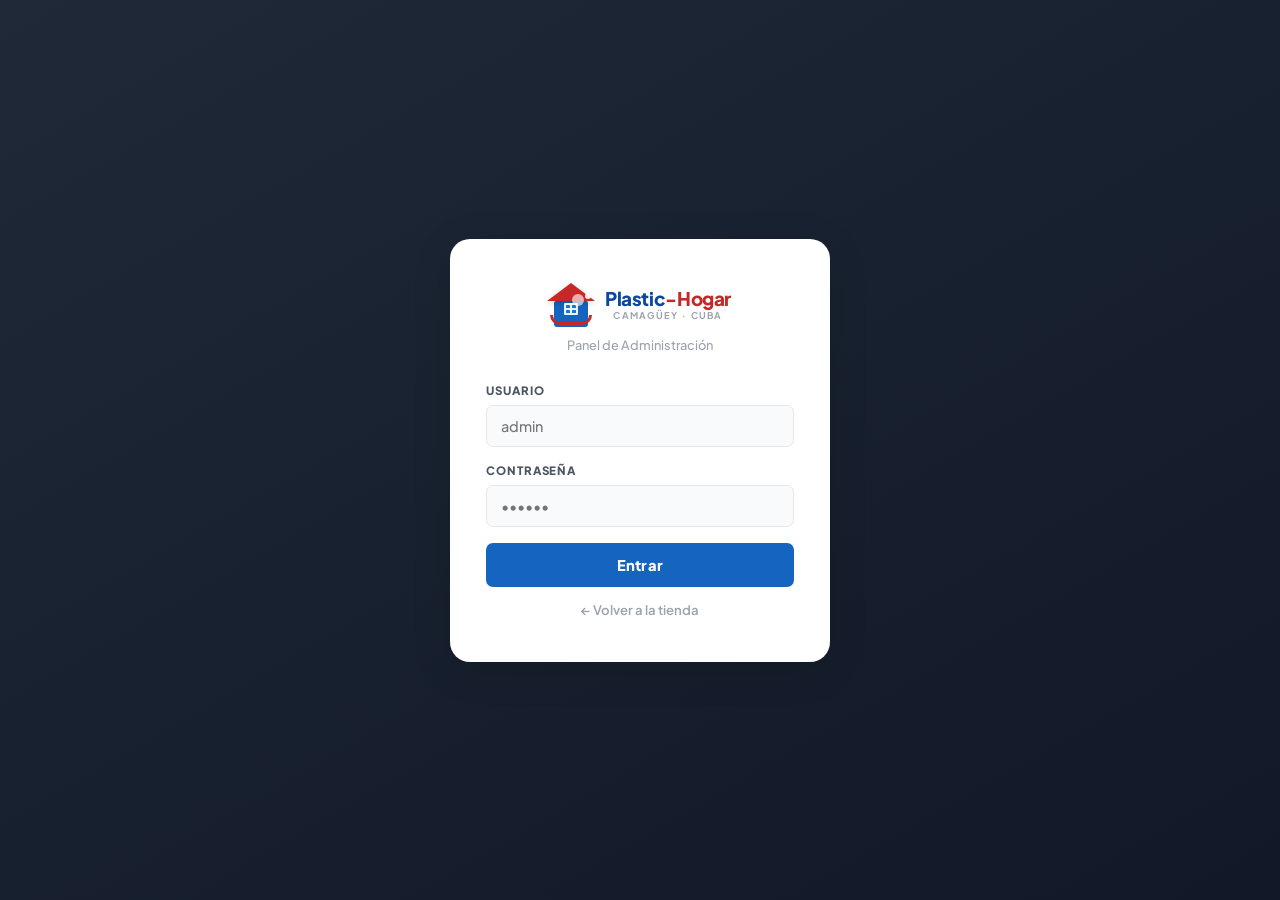
==== commit 25b3f5eb: "Update admin.html" ====
--- a/admin.html
+++ b/admin.html
@@ -5,72 +5,85 @@
   <meta name="viewport" content="width=device-width, initial-scale=1.0, maximum-scale=1.0" />
   <title>Admin · Plastic-Hogar</title>
   <link rel="stylesheet" href="style.css" />
-  <link href="https://fonts.googleapis.com/css2?family=Cormorant+Garamond:ital,wght@0,400;0,600;0,700;1,600&family=Outfit:wght@300;400;500;600;700&display=swap" rel="stylesheet" />
-  <link rel="stylesheet" href="https://cdnjs.cloudflare.com/ajax/libs/font-awesome/6.5.0/css/all.min.css" />
 </head>
 <body class="admin-body">
 
-  <!-- LOGIN SCREEN -->
+  <!-- LOGIN -->
   <div id="login-screen" class="login-screen">
     <div class="login-card">
       <div class="login-logo">
-        <span>🏠</span>
-        <h1>Plastic-Hogar</h1>
+        <a class="css-logo" href="#" style="justify-content:center">
+          <div class="logo-house">
+            <div class="logo-window"><span></span><span></span><span></span><span></span></div>
+            <div class="logo-shine"></div>
+            <div class="logo-arc"></div>
+          </div>
+          <div class="logo-text-wrap">
+            <span class="logo-name">Plastic<span>-Hogar</span></span>
+            <span class="logo-place">Camagüey · Cuba</span>
+          </div>
+        </a>
         <p>Panel de Administración</p>
       </div>
       <div id="login-error" class="login-error hidden">Usuario o contraseña incorrectos</div>
       <div class="form-group">
         <label>Usuario</label>
-        <input type="text" id="login-user" placeholder="admin" />
+        <input type="text" id="login-user" placeholder="admin" autocomplete="username" />
       </div>
       <div class="form-group">
         <label>Contraseña</label>
-        <input type="password" id="login-pass" placeholder="••••••" />
+        <input type="password" id="login-pass" placeholder="••••••" autocomplete="current-password" />
       </div>
-      <button class="btn-login" id="btn-login">Entrar <i class="fas fa-arrow-right"></i></button>
-      <a href="index.html" class="back-link"><i class="fas fa-arrow-left"></i> Volver a la tienda</a>
+      <button class="btn-login" id="btn-login">Entrar</button>
+      <a href="index.html" class="back-link">← Volver a la tienda</a>
     </div>
   </div>
 
   <!-- ADMIN PANEL -->
   <div id="admin-panel" class="admin-panel hidden">
+
     <aside class="admin-sidebar">
       <div class="sidebar-logo">
-        <span>🏠</span>
-        <span>Plastic-Hogar</span>
+        <a class="css-logo white" href="index.html" style="gap:8px">
+          <div class="logo-house" style="width:32px;height:32px">
+            <div class="logo-window" style="top:14px;width:10px;height:9px"><span></span><span></span><span></span><span></span></div>
+            <div class="logo-shine" style="width:4px;height:4px;top:7px;right:1px"></div>
+            <div class="logo-arc" style="width:30px;height:7px"></div>
+          </div>
+          <span style="font-size:1rem;font-weight:800;color:var(--yellow-lt)">Plastic-Hogar</span>
+        </a>
       </div>
       <nav class="sidebar-nav">
         <a href="#" class="sidebar-link active" data-view="productos">
-          <i class="fas fa-box"></i> Productos
+          <span class="s-ico s-ico-box"></span> Productos
         </a>
         <a href="#" class="sidebar-link" data-view="nuevo">
-          <i class="fas fa-plus-circle"></i> Nuevo Producto
+          <span class="s-ico s-ico-plus"></span> Nuevo Producto
         </a>
         <a href="index.html" class="sidebar-link">
-          <i class="fas fa-store"></i> Ver Tienda
+          <span class="s-ico s-ico-store"></span> Ver Tienda
         </a>
         <a href="#" class="sidebar-link logout-link" id="btn-logout">
-          <i class="fas fa-sign-out-alt"></i> Cerrar Sesión
+          <span class="s-ico s-ico-out"></span> Salir
         </a>
       </nav>
     </aside>
 
     <main class="admin-main">
-      <!-- HEADER -->
       <div class="admin-topbar">
         <h2 id="admin-view-title">Gestión de Productos</h2>
-        <span class="admin-user-tag"><i class="fas fa-user-shield"></i> Administrador</span>
+        <span class="admin-user-tag">Administrador</span>
       </div>
 
-      <!-- LISTA DE PRODUCTOS -->
+      <!-- LISTA -->
       <div id="view-productos" class="admin-view">
         <div class="admin-toolbar">
           <input type="text" id="admin-search" placeholder="Buscar producto..." class="admin-search-input" />
-          <button class="btn-primary" id="btn-go-nuevo"><i class="fas fa-plus"></i> Nuevo Producto</button>
+          <button class="btn-primary" id="btn-go-nuevo">+ Nuevo Producto</button>
         </div>
-        <div class="admin-stats" id="admin-stats">
+        <div class="admin-stats">
           <div class="stat-card">
-            <i class="fas fa-box"></i>
+            <div class="stat-ico"><div class="stat-box"></div></div>
             <div><span id="stat-total">0</span><p>Total Productos</p></div>
           </div>
         </div>
@@ -79,7 +92,7 @@
         </div>
       </div>
 
-      <!-- NUEVO / EDITAR PRODUCTO -->
+      <!-- FORMULARIO -->
       <div id="view-nuevo" class="admin-view hidden">
         <div class="form-card">
           <h3 id="form-title">Nuevo Producto</h3>
@@ -115,7 +128,7 @@
               <input type="number" id="prod-precio" placeholder="0.00" step="0.01" min="0" />
             </div>
             <div class="form-group">
-              <label>Stock / Disponibilidad</label>
+              <label>Disponibilidad</label>
               <select id="prod-stock">
                 <option value="disponible">✅ Disponible</option>
                 <option value="agotado">❌ Agotado</option>
@@ -129,13 +142,15 @@
             <div class="img-upload-area" id="img-upload-area">
               <input type="file" id="prod-imagen" accept="image/*" class="file-input" />
               <div class="upload-placeholder" id="upload-placeholder">
-                <i class="fas fa-cloud-upload-alt"></i>
+                <div class="upload-cloud">
+                  <div class="upload-arrow"></div>
+                </div>
                 <p>Haz clic o arrastra una imagen</p>
                 <span>JPG, PNG, WEBP · Máx 5MB</span>
               </div>
               <img id="img-preview" class="img-preview hidden" src="" alt="Preview" />
             </div>
-            <div class="form-group" id="url-group" style="margin-top:10px">
+            <div class="form-group" style="margin-top:10px">
               <label>O pega una URL de imagen</label>
               <input type="url" id="prod-imagen-url" placeholder="https://..." />
             </div>
@@ -144,7 +159,7 @@
           <div class="form-actions">
             <button class="btn-secondary" id="btn-cancel-form">Cancelar</button>
             <button class="btn-primary" id="btn-save-product">
-              <i class="fas fa-save"></i> <span id="btn-save-text">Guardar Producto</span>
+              <span id="btn-save-text">Guardar Producto</span>
             </button>
           </div>
           <div id="form-feedback" class="form-feedback hidden"></div>
@@ -153,10 +168,12 @@
     </main>
   </div>
 
-  <!-- CONFIRM DELETE MODAL -->
+  <!-- CONFIRM DELETE -->
   <div class="modal-overlay confirm-visible hidden" id="confirm-modal">
     <div class="confirm-dialog">
-      <div class="confirm-icon"><i class="fas fa-trash-alt"></i></div>
+      <div class="confirm-icon">
+        <div class="trash-ico"></div>
+      </div>
       <h3>¿Eliminar Producto?</h3>
       <p>Esta acción no se puede deshacer.</p>
       <div class="confirm-actions">
@@ -171,4 +188,3 @@
   <script src="admin.js"></script>
 </body>
 </html>
-
--- a/style.css
+++ b/style.css
@@ -1,287 +1,633 @@
 /* =============================================
-   PLASTIC-HOGAR · STYLE.CSS v0.2
-   Diseño Premium · Cuba
+   PLASTIC-HOGAR · STYLE.CSS v0.4
+   CSS Logo + CSS Icons · Modern White
    ============================================= */
 
-@import url('https://fonts.googleapis.com/css2?family=Cormorant+Garamond:wght@400;600;700&family=Outfit:wght@300;400;500;600;700&display=swap');
+@import url('https://fonts.googleapis.com/css2?family=Plus+Jakarta+Sans:wght@400;500;600;700;800;900&display=swap');
 
 :root {
-  /* Paleta premium */
-  --ink:       #0F1923;
-  --navy:      #0D2B45;
-  --navy-mid:  #16405F;
-  --gold:      #C9973A;
-  --gold-lt:   #E8B95A;
-  --cream:     #FAF7F2;
-  --cream-dk:  #F0EBE1;
-  --stone:     #E2D9CC;
-  --muted:     #8A8078;
-  --white:     #FFFFFF;
-  --green:     #1A7A4A;
-  --green-lt:  #E8F5EE;
-  --red:       #C0392B;
-
-  /* Sombras */
-  --s1: 0 1px 3px rgba(15,25,35,0.06), 0 4px 12px rgba(15,25,35,0.06);
-  --s2: 0 4px 16px rgba(15,25,35,0.10), 0 12px 32px rgba(15,25,35,0.08);
-  --s3: 0 8px 32px rgba(15,25,35,0.14), 0 24px 56px rgba(15,25,35,0.10);
-
-  --radius:    16px;
-  --radius-sm: 10px;
-  --radius-xs: 6px;
-  --ease:      cubic-bezier(.4,0,.2,1);
-  --t:         0.25s var(--ease);
-
-  --font-display: 'Cormorant Garamond', Georgia, serif;
-  --font-body:    'Outfit', system-ui, sans-serif;
+  --blue:       #1565C0;
+  --blue-dk:    #0D47A1;
+  --blue-lt:    #1976D2;
+  --red:        #C62828;
+  --orange:     #E65100;
+  --yellow:     #F9A825;
+  --yellow-lt:  #FDD835;
+  --white:      #FFFFFF;
+  --ink:        #111827;
+  --ink-2:      #1F2937;
+  --gray-1:     #4B5563;
+  --gray-2:     #9CA3AF;
+  --gray-3:     #E5E7EB;
+  --gray-4:     #F3F4F6;
+  --gray-5:     #F9FAFB;
+  --green:      #059669;
+  --green-dk:   #047857;
+  --green-bg:   #ECFDF5;
+  --danger:     #DC2626;
+  --warn:       #D97706;
+
+  --s1: 0 1px 3px rgba(0,0,0,0.07), 0 4px 12px rgba(0,0,0,0.05);
+  --s2: 0 4px 20px rgba(0,0,0,0.09), 0 12px 36px rgba(0,0,0,0.06);
+  --s3: 0 8px 40px rgba(0,0,0,0.12);
+  --sb: 0 6px 24px rgba(21,101,192,0.28);
+
+  --r:    14px;
+  --r-sm: 10px;
+  --r-xs: 7px;
+  --t:    0.22s cubic-bezier(.4,0,.2,1);
+  --font: 'Plus Jakarta Sans', system-ui, sans-serif;
 }
 
 *, *::before, *::after { box-sizing: border-box; margin: 0; padding: 0; }
 html { scroll-behavior: smooth; -webkit-text-size-adjust: 100%; }
 body {
-  font-family: var(--font-body);
-  background: var(--cream);
+  font-family: var(--font);
+  background: var(--white);
   color: var(--ink);
   overflow-x: hidden;
-  min-height: 100vh;
   -webkit-font-smoothing: antialiased;
 }
 a { text-decoration: none; color: inherit; }
 img { max-width: 100%; display: block; }
-button { cursor: pointer; font-family: var(--font-body); border: none; background: none; }
-input, select, textarea { font-family: var(--font-body); }
-
-/* ── Utilities ───────────────────────────────── */
+button { cursor: pointer; font-family: var(--font); border: none; background: none; }
+input, select, textarea { font-family: var(--font); }
 .hidden { display: none !important; }
 
-.section-inner {
-  max-width: 1200px;
-  margin: 0 auto;
-  padding: 0 20px;
-}
-
-.section-title {
-  font-family: var(--font-display);
-  font-size: clamp(2rem, 5vw, 3.2rem);
+.section-inner { max-width: 1200px; margin: 0 auto; padding: 0 20px; }
+
+/* ══════════════════════════════════════════════
+   CSS LOGO — Casa Plastic-Hogar
+══════════════════════════════════════════════ */
+.css-logo {
+  display: flex;
+  align-items: center;
+  gap: 12px;
+  text-decoration: none;
+  flex-shrink: 0;
+}
+
+/* La casita */
+.logo-house {
+  position: relative;
+  width: 44px;
+  height: 44px;
+  flex-shrink: 0;
+}
+/* Techo triangular */
+.logo-house::before {
+  content: '';
+  position: absolute;
+  top: 0; left: 50%;
+  transform: translateX(-50%);
+  width: 0; height: 0;
+  border-left: 24px solid transparent;
+  border-right: 24px solid transparent;
+  border-bottom: 18px solid var(--red);
+  filter: drop-shadow(0 2px 3px rgba(0,0,0,0.2));
+  z-index: 2;
+}
+/* Cuerpo de la casa */
+.logo-house::after {
+  content: '';
+  position: absolute;
+  bottom: 0; left: 50%;
+  transform: translateX(-50%);
+  width: 34px; height: 26px;
+  background: var(--blue);
+  border-radius: 2px 2px 3px 3px;
+  z-index: 1;
+}
+/* Ventana (cuadro) */
+.logo-window {
+  position: absolute;
+  top: 20px; left: 50%;
+  transform: translateX(-50%);
+  width: 14px; height: 12px;
+  background: rgba(255,255,255,0.92);
+  border-radius: 1px;
+  z-index: 3;
+  display: grid;
+  grid-template-columns: 1fr 1fr;
+  gap: 2px;
+  padding: 2px;
+}
+.logo-window span {
+  background: var(--blue-lt);
+  border-radius: 0.5px;
+  display: block;
+}
+/* Destello */
+.logo-shine {
+  position: absolute;
+  top: 10px; right: 2px;
+  width: 6px; height: 6px;
+  background: white;
+  border-radius: 50%;
+  opacity: 0.9;
+  z-index: 4;
+  box-shadow: -10px 4px 0 3px rgba(255,255,255,0.7);
+}
+/* Arco rojo */
+.logo-arc {
+  position: absolute;
+  bottom: 2px; left: 50%;
+  transform: translateX(-50%);
+  width: 42px; height: 10px;
+  border: 3px solid var(--red);
+  border-top: none;
+  border-radius: 0 0 24px 24px;
+  z-index: 5;
+}
+
+/* Texto del logo */
+.logo-text-wrap { display: flex; flex-direction: column; line-height: 1; }
+.logo-name {
+  font-size: 1.18rem;
+  font-weight: 900;
+  color: var(--blue-dk);
+  letter-spacing: -0.02em;
+  line-height: 1;
+}
+.logo-name span { color: var(--red); }
+.logo-place {
+  font-size: 0.58rem;
   font-weight: 700;
-  color: var(--navy);
-  line-height: 1.1;
-  letter-spacing: -0.02em;
-}
-.section-title span.sub {
-  display: block;
-  font-family: var(--font-body);
-  font-size: 0.8rem;
-  font-weight: 600;
-  letter-spacing: 0.12em;
+  letter-spacing: 0.14em;
   text-transform: uppercase;
-  color: var(--gold);
-  margin-bottom: 8px;
-}
-
-/* ── Header ──────────────────────────────────── */
+  color: var(--gray-2);
+  margin-top: 3px;
+}
+
+/* Logo variante — blanco (para footer/header dark) */
+.css-logo.white .logo-name  { color: white; }
+.css-logo.white .logo-name span { color: var(--yellow-lt); }
+.css-logo.white .logo-place { color: rgba(255,255,255,0.45); }
+
+/* ══════════════════════════════════════════════
+   CSS ICONS — Categorías
+══════════════════════════════════════════════ */
+
+/* Base icon */
+.ico {
+  display: inline-flex;
+  align-items: center;
+  justify-content: center;
+  flex-shrink: 0;
+}
+
+/* 🛒 Todos — carrito */
+.ico-cart {
+  width: 20px; height: 20px;
+  position: relative;
+}
+.ico-cart::before {
+  content: '';
+  position: absolute;
+  top: 3px; left: 2px;
+  width: 13px; height: 9px;
+  border: 2.5px solid currentColor;
+  border-top: none;
+  border-radius: 0 0 4px 4px;
+}
+.ico-cart::after {
+  content: '';
+  position: absolute;
+  top: 0; left: 0;
+  width: 6px; height: 5px;
+  border-top: 2.5px solid currentColor;
+  border-right: 2.5px solid currentColor;
+  border-radius: 0 3px 0 0;
+}
+
+/* 🥤 Vaso */
+.ico-glass {
+  width: 16px; height: 20px;
+  border: 2.5px solid currentColor;
+  border-top-width: 2px;
+  border-radius: 1px 1px 5px 5px;
+  position: relative;
+  clip-path: polygon(10% 0%, 90% 0%, 80% 100%, 20% 100%);
+  border: 2.5px solid currentColor;
+}
+
+/* 🍽️ Pozuelo */
+.ico-bowl {
+  width: 20px; height: 12px;
+  border: 2.5px solid currentColor;
+  border-top: none;
+  border-radius: 0 0 12px 12px;
+  position: relative;
+}
+.ico-bowl::before {
+  content: '';
+  position: absolute;
+  top: -3px; left: -3px; right: -3px;
+  height: 3px;
+  border-top: 2.5px solid currentColor;
+  border-radius: 2px;
+}
+
+/* 📦 Recipiente */
+.ico-box {
+  width: 18px; height: 18px;
+  border: 2.5px solid currentColor;
+  border-radius: 3px;
+  position: relative;
+}
+.ico-box::before {
+  content: '';
+  position: absolute;
+  top: -1px; left: 3px; right: 3px;
+  height: 5px;
+  border: 2.5px solid currentColor;
+  border-bottom: none;
+  border-radius: 2px 2px 0 0;
+}
+
+/* 🧹 Limpieza — escoba */
+.ico-broom {
+  width: 18px; height: 20px;
+  position: relative;
+}
+.ico-broom::before {
+  content: '';
+  position: absolute;
+  top: 0; right: 4px;
+  width: 2.5px; height: 13px;
+  background: currentColor;
+  border-radius: 2px;
+  transform: rotate(15deg);
+  transform-origin: top center;
+}
+.ico-broom::after {
+  content: '';
+  position: absolute;
+  bottom: 0; left: 1px;
+  width: 16px; height: 8px;
+  border: 2.5px solid currentColor;
+  border-top: none;
+  border-radius: 0 0 6px 6px;
+}
+
+/* 🍳 Cocina — olla */
+.ico-pot {
+  width: 20px; height: 16px;
+  border: 2.5px solid currentColor;
+  border-radius: 0 0 8px 8px;
+  position: relative;
+  margin-top: 4px;
+}
+.ico-pot::before {
+  content: '';
+  position: absolute;
+  top: -5px; left: -4px; right: -4px;
+  height: 4px;
+  border: 2.5px solid currentColor;
+  border-radius: 3px;
+}
+.ico-pot::after {
+  content: '';
+  position: absolute;
+  top: -10px; left: 50%;
+  transform: translateX(-50%);
+  width: 2.5px; height: 6px;
+  background: currentColor;
+  border-radius: 2px;
+}
+
+/* ✨ Otros — estrella */
+.ico-star {
+  width: 20px; height: 20px;
+  position: relative;
+}
+.ico-star::before {
+  content: '✦';
+  position: absolute;
+  inset: 0;
+  display: flex;
+  align-items: center;
+  justify-content: center;
+  font-size: 16px;
+  color: currentColor;
+  line-height: 1;
+}
+
+/* ══════════════════════════════════════════════
+   HEADER
+══════════════════════════════════════════════ */
 #site-header {
   position: sticky;
   top: 0;
   z-index: 100;
-  background: var(--navy);
-  border-bottom: 1px solid rgba(201,151,58,0.2);
+  background: rgba(255,255,255,0.94);
+  backdrop-filter: blur(14px);
+  -webkit-backdrop-filter: blur(14px);
+  border-bottom: 1px solid var(--gray-3);
 }
 .header-inner {
   max-width: 1200px;
   margin: 0 auto;
   padding: 0 20px;
-  height: 64px;
+  height: 66px;
   display: flex;
   align-items: center;
   justify-content: space-between;
   gap: 16px;
 }
-.logo-wrap {
-  display: flex;
-  align-items: center;
-  gap: 10px;
-  flex-shrink: 0;
-}
-.logo-icon { font-size: 1.6rem; line-height: 1; }
-.logo-text { display: flex; flex-direction: column; line-height: 1; }
-.logo-main {
-  font-family: var(--font-display);
-  font-size: 1.4rem;
+.main-nav { display: flex; align-items: center; gap: 2px; }
+.nav-link {
+  color: var(--gray-1);
+  font-size: 0.85rem;
+  font-weight: 600;
+  padding: 8px 14px;
+  border-radius: var(--r-xs);
+  transition: var(--t);
+}
+.nav-link:hover { color: var(--blue); background: var(--gray-4); }
+.nav-admin {
+  display: flex;
+  align-items: center;
+  gap: 7px;
+  background: var(--blue);
+  color: white;
   font-weight: 700;
-  color: var(--gold-lt);
-  letter-spacing: 0.01em;
-}
-.logo-sub {
-  font-size: 0.6rem;
-  font-weight: 500;
-  letter-spacing: 0.15em;
-  text-transform: uppercase;
-  color: rgba(255,255,255,0.4);
-  margin-top: 1px;
-}
-.main-nav {
-  display: flex;
-  align-items: center;
-  gap: 4px;
-}
-.nav-link {
-  color: rgba(255,255,255,0.7);
-  font-size: 0.85rem;
-  font-weight: 500;
-  padding: 8px 14px;
-  border-radius: var(--radius-xs);
+  font-size: 0.82rem;
+  padding: 9px 18px;
+  border-radius: var(--r-xs);
   transition: var(--t);
-}
-.nav-link:hover { color: #fff; background: rgba(255,255,255,0.08); }
-.nav-admin {
-  background: var(--gold);
-  color: var(--navy);
-  font-weight: 700;
-  font-size: 0.8rem;
-  padding: 8px 16px;
-  border-radius: var(--radius-xs);
-  letter-spacing: 0.02em;
-  transition: var(--t);
-}
-.nav-admin:hover { background: var(--gold-lt); }
+  margin-left: 8px;
+}
+.nav-admin:hover { background: var(--blue-lt); box-shadow: var(--sb); }
+
+/* Icono llave admin */
+.nav-admin::before {
+  content: '';
+  display: inline-block;
+  width: 12px; height: 12px;
+  border: 2px solid rgba(255,255,255,0.8);
+  border-radius: 50%;
+  position: relative;
+}
+
 .burger {
   display: none;
-  background: rgba(255,255,255,0.08);
-  border: 1px solid rgba(255,255,255,0.15);
-  color: white;
-  width: 40px;
-  height: 40px;
-  border-radius: var(--radius-xs);
+  background: var(--gray-4);
+  border: 1px solid var(--gray-3);
+  color: var(--ink);
+  width: 40px; height: 40px;
+  border-radius: var(--r-xs);
   font-size: 1rem;
   align-items: center;
   justify-content: center;
-  transition: var(--t);
-}
-.burger:hover { background: rgba(255,255,255,0.15); }
+}
 .mobile-nav {
   display: none;
   flex-direction: column;
-  background: #0a2035;
-  border-top: 1px solid rgba(201,151,58,0.15);
+  background: white;
+  border-top: 1px solid var(--gray-3);
+  padding: 8px 16px 16px;
 }
 .mobile-nav a {
-  color: rgba(255,255,255,0.8);
-  padding: 14px 20px;
+  color: var(--ink-2);
+  padding: 12px 4px;
   font-size: 0.95rem;
-  font-weight: 500;
-  border-bottom: 1px solid rgba(255,255,255,0.06);
-  transition: var(--t);
+  font-weight: 600;
+  border-bottom: 1px solid var(--gray-3);
+  display: flex;
+  align-items: center;
+  gap: 10px;
 }
 .mobile-nav a:last-child { border-bottom: none; }
-.mobile-nav a:active { background: rgba(255,255,255,0.05); }
 .mobile-nav.open { display: flex; }
 
-/* ── Hero ────────────────────────────────────── */
+/* ══════════════════════════════════════════════
+   HERO
+══════════════════════════════════════════════ */
 .hero {
   position: relative;
   overflow: hidden;
-  padding: 72px 20px 80px;
+  padding: 80px 20px 88px;
   display: flex;
   align-items: center;
   justify-content: center;
-  min-height: 520px;
-}
+  min-height: 540px;
+  background: var(--white);
+}
+
+/* Fondo degradado suave */
 .hero-bg {
   position: absolute;
   inset: 0;
   background:
-    radial-gradient(ellipse 60% 80% at 85% 40%, rgba(201,151,58,0.15) 0%, transparent 60%),
-    radial-gradient(ellipse 50% 60% at 15% 70%, rgba(13,43,69,0.4) 0%, transparent 60%),
-    linear-gradient(160deg, var(--navy) 0%, #0a1e30 100%);
-}
+    radial-gradient(ellipse 70% 60% at 60% 40%, rgba(253,216,53,0.12) 0%, transparent 65%),
+    radial-gradient(ellipse 50% 50% at 20% 80%, rgba(21,101,192,0.07) 0%, transparent 55%),
+    linear-gradient(180deg, var(--gray-5) 0%, var(--white) 100%);
+}
+/* Círculo decorativo */
 .hero-bg::after {
   content: '';
   position: absolute;
-  inset: 0;
-  background-image: url("data:image/svg+xml,%3Csvg width='60' height='60' viewBox='0 0 60 60' xmlns='http://www.w3.org/2000/svg'%3E%3Cg fill='none' fill-rule='evenodd'%3E%3Cg fill='%23ffffff' fill-opacity='0.018'%3E%3Cpath d='M36 34v-4h-2v4h-4v2h4v4h2v-4h4v-2h-4zm0-30V0h-2v4h-4v2h4v4h2V6h4V4h-4zM6 34v-4H4v4H0v2h4v4h2v-4h4v-2H6zM6 4V0H4v4H0v2h4v4h2V6h4V4H6z'/%3E%3C/g%3E%3C/g%3E%3C/svg%3E");
-}
+  top: -120px; right: -120px;
+  width: 480px; height: 480px;
+  border-radius: 50%;
+  background: radial-gradient(circle, rgba(253,216,53,0.18) 0%, transparent 70%);
+  pointer-events: none;
+}
+
 .hero-content {
   position: relative;
   z-index: 2;
   text-align: center;
-  max-width: 580px;
+  max-width: 640px;
 }
 .hero-tag {
   display: inline-flex;
   align-items: center;
-  gap: 6px;
-  background: rgba(201,151,58,0.15);
-  border: 1px solid rgba(201,151,58,0.35);
-  color: var(--gold-lt);
+  gap: 7px;
+  background: white;
+  border: 1.5px solid var(--gray-3);
+  color: var(--gray-1);
   font-size: 0.72rem;
-  font-weight: 600;
-  letter-spacing: 0.12em;
+  font-weight: 700;
+  letter-spacing: 0.1em;
   text-transform: uppercase;
   padding: 6px 14px;
   border-radius: 100px;
   margin-bottom: 24px;
-  animation: fadeUp 0.5s var(--ease) both;
+  box-shadow: var(--s1);
+  animation: fadeUp 0.5s ease both;
+}
+.hero-tag-dot {
+  width: 7px; height: 7px;
+  border-radius: 50%;
+  background: var(--red);
+  display: inline-block;
+  flex-shrink: 0;
 }
 .hero-title {
-  font-family: var(--font-display);
-  font-size: clamp(2.8rem, 8vw, 5rem);
-  font-weight: 700;
-  color: var(--white);
-  line-height: 1.05;
-  letter-spacing: -0.02em;
+  font-size: clamp(2.6rem, 7vw, 4.8rem);
+  font-weight: 900;
+  color: var(--ink);
+  line-height: 1.06;
+  letter-spacing: -0.04em;
   margin-bottom: 20px;
-  animation: fadeUp 0.6s var(--ease) 0.08s both;
-}
-.hero-title .accent {
-  color: var(--gold-lt);
-  font-style: italic;
-}
+  animation: fadeUp 0.55s ease 0.07s both;
+}
+.hero-title .accent { color: var(--blue); }
+.hero-title .accent-r { color: var(--red); }
 .hero-desc {
-  font-size: 1rem;
-  color: rgba(255,255,255,0.6);
+  font-size: 1.05rem;
+  color: var(--gray-1);
   line-height: 1.7;
   margin-bottom: 36px;
-  animation: fadeUp 0.6s var(--ease) 0.16s both;
+  animation: fadeUp 0.55s ease 0.14s both;
+  font-weight: 400;
+}
+.hero-ctas {
+  display: flex;
+  gap: 12px;
+  justify-content: center;
+  flex-wrap: wrap;
+  animation: fadeUp 0.55s ease 0.21s both;
 }
 .btn-hero {
   display: inline-flex;
   align-items: center;
-  gap: 10px;
-  background: var(--gold);
-  color: var(--navy);
+  gap: 8px;
+  background: var(--blue);
+  color: white;
   font-weight: 700;
   font-size: 0.9rem;
-  letter-spacing: 0.04em;
-  text-transform: uppercase;
-  padding: 15px 32px;
+  padding: 14px 28px;
   border-radius: 100px;
   transition: var(--t);
-  animation: fadeUp 0.6s var(--ease) 0.24s both;
-  box-shadow: 0 8px 24px rgba(201,151,58,0.35);
-}
-.btn-hero:hover {
-  background: var(--gold-lt);
-  transform: translateY(-2px);
-  box-shadow: 0 12px 32px rgba(201,151,58,0.45);
-}
-.hero-float { display: none; }
+  box-shadow: var(--sb);
+}
+.btn-hero:hover { background: var(--blue-lt); transform: translateY(-2px); box-shadow: 0 10px 32px rgba(21,101,192,0.35); }
+.btn-hero-ghost {
+  display: inline-flex;
+  align-items: center;
+  gap: 8px;
+  background: white;
+  color: var(--ink);
+  font-weight: 700;
+  font-size: 0.9rem;
+  padding: 14px 28px;
+  border-radius: 100px;
+  border: 1.5px solid var(--gray-3);
+  transition: var(--t);
+  box-shadow: var(--s1);
+}
+.btn-hero-ghost:hover { border-color: var(--blue); color: var(--blue); transform: translateY(-2px); }
+
+/* Arrow icon CSS */
+.arrow-r {
+  display: inline-block;
+  width: 14px; height: 14px;
+  position: relative;
+  flex-shrink: 0;
+}
+.arrow-r::before {
+  content: '';
+  position: absolute;
+  top: 50%; left: 0;
+  width: 10px; height: 2px;
+  background: currentColor;
+  border-radius: 2px;
+  transform: translateY(-50%);
+}
+.arrow-r::after {
+  content: '';
+  position: absolute;
+  top: 50%; right: 0;
+  width: 6px; height: 6px;
+  border-top: 2px solid currentColor;
+  border-right: 2px solid currentColor;
+  border-radius: 0 1px 0 0;
+  transform: translateY(-50%) rotate(45deg);
+}
+
+/* Arrow down CSS */
+.arrow-d {
+  display: inline-block;
+  width: 14px; height: 14px;
+  position: relative;
+  flex-shrink: 0;
+}
+.arrow-d::before {
+  content: '';
+  position: absolute;
+  left: 50%; top: 0;
+  width: 2px; height: 10px;
+  background: currentColor;
+  border-radius: 2px;
+  transform: translateX(-50%);
+}
+.arrow-d::after {
+  content: '';
+  position: absolute;
+  bottom: 0; left: 50%;
+  width: 6px; height: 6px;
+  border-bottom: 2px solid currentColor;
+  border-right: 2px solid currentColor;
+  transform: translateX(-50%) translateY(-1px) rotate(45deg);
+}
+
+/* Hero stats */
+.hero-stats {
+  display: flex;
+  justify-content: center;
+  gap: 32px;
+  margin-top: 52px;
+  animation: fadeUp 0.55s ease 0.28s both;
+  flex-wrap: wrap;
+}
+.hero-stat {
+  text-align: center;
+}
+.hero-stat strong {
+  display: block;
+  font-size: 1.6rem;
+  font-weight: 900;
+  color: var(--blue);
+  letter-spacing: -0.04em;
+  line-height: 1;
+}
+.hero-stat span {
+  font-size: 0.72rem;
+  color: var(--gray-2);
+  font-weight: 600;
+  letter-spacing: 0.05em;
+  text-transform: uppercase;
+  margin-top: 4px;
+  display: block;
+}
+.hero-divider {
+  width: 1px;
+  height: 40px;
+  background: var(--gray-3);
+  align-self: center;
+}
 
 @keyframes fadeUp {
-  from { opacity: 0; transform: translateY(20px); }
+  from { opacity: 0; transform: translateY(18px); }
   to   { opacity: 1; transform: translateY(0); }
 }
 
-/* ── Categorías ──────────────────────────────── */
+/* ══════════════════════════════════════════════
+   CATEGORÍAS
+══════════════════════════════════════════════ */
 .categorias {
   padding: 48px 0 28px;
   background: var(--white);
-  border-bottom: 1px solid var(--stone);
-}
-.categorias .section-inner {
-  display: flex;
-  flex-direction: column;
-  gap: 20px;
+  border-bottom: 1px solid var(--gray-3);
+}
+.cat-header {
+  display: flex;
+  align-items: center;
+  gap: 12px;
+  margin-bottom: 20px;
 }
 .cat-grid {
   display: flex;
@@ -291,32 +637,42 @@
 .cat-card {
   display: inline-flex;
   align-items: center;
-  gap: 7px;
+  gap: 8px;
   padding: 9px 18px;
   border-radius: 100px;
-  border: 1.5px solid var(--stone);
+  border: 1.5px solid var(--gray-3);
   background: var(--white);
   cursor: pointer;
-  font-size: 0.82rem;
-  font-weight: 500;
-  color: var(--muted);
+  font-size: 0.83rem;
+  font-weight: 600;
+  color: var(--gray-1);
   transition: var(--t);
   user-select: none;
-  letter-spacing: 0.01em;
-}
-.cat-card:hover { border-color: var(--navy); color: var(--navy); }
+}
+.cat-card:hover { border-color: var(--blue); color: var(--blue); background: var(--gray-5); }
 .cat-card.active {
-  background: var(--navy);
-  border-color: var(--navy);
-  color: var(--white);
-  box-shadow: 0 4px 12px rgba(13,43,69,0.25);
-}
-.cat-icon { font-size: 1rem; line-height: 1; }
-
-/* ── Productos ───────────────────────────────── */
+  background: var(--blue);
+  border-color: var(--blue);
+  color: white;
+  box-shadow: 0 4px 14px rgba(21,101,192,0.25);
+}
+/* Cat icon placeholder — simple shapes */
+.cat-card .cat-icon {
+  width: 18px; height: 18px;
+  display: flex;
+  align-items: center;
+  justify-content: center;
+  font-size: 1rem;
+  line-height: 1;
+  flex-shrink: 0;
+}
+
+/* ══════════════════════════════════════════════
+   PRODUCTOS
+══════════════════════════════════════════════ */
 .productos-section {
-  padding: 52px 0 80px;
-  background: var(--cream);
+  padding: 52px 0 88px;
+  background: var(--gray-5);
 }
 .productos-header {
   display: flex;
@@ -324,14 +680,14 @@
   justify-content: space-between;
   flex-wrap: wrap;
   gap: 16px;
-  margin-bottom: 32px;
+  margin-bottom: 28px;
 }
 .search-wrap {
   display: flex;
   align-items: center;
   gap: 10px;
-  background: var(--white);
-  border: 1.5px solid var(--stone);
+  background: white;
+  border: 1.5px solid var(--gray-3);
   border-radius: 100px;
   padding: 10px 18px;
   min-width: 220px;
@@ -339,10 +695,33 @@
   box-shadow: var(--s1);
 }
 .search-wrap:focus-within {
-  border-color: var(--navy);
-  box-shadow: 0 0 0 3px rgba(13,43,69,0.08);
-}
-.search-wrap i { color: var(--muted); font-size: 0.85rem; flex-shrink: 0; }
+  border-color: var(--blue);
+  box-shadow: 0 0 0 3px rgba(21,101,192,0.1);
+}
+/* Search icon CSS */
+.search-ico {
+  width: 16px; height: 16px;
+  position: relative;
+  flex-shrink: 0;
+}
+.search-ico::before {
+  content: '';
+  position: absolute;
+  top: 0; left: 0;
+  width: 11px; height: 11px;
+  border: 2px solid var(--gray-2);
+  border-radius: 50%;
+}
+.search-ico::after {
+  content: '';
+  position: absolute;
+  bottom: 0; right: 0;
+  width: 6px; height: 2px;
+  background: var(--gray-2);
+  border-radius: 2px;
+  transform: rotate(45deg);
+  transform-origin: right center;
+}
 .search-wrap input {
   border: none;
   outline: none;
@@ -350,100 +729,120 @@
   color: var(--ink);
   width: 100%;
   background: transparent;
-}
-.search-wrap input::placeholder { color: var(--muted); }
+  font-weight: 500;
+}
+.search-wrap input::placeholder { color: var(--gray-2); }
 
 .productos-grid {
   display: grid;
   grid-template-columns: repeat(auto-fill, minmax(240px, 1fr));
-  gap: 20px;
-}
-
-/* ── Product Card ────────────────────────────── */
+  gap: 18px;
+}
+
+/* ══════════════════════════════════════════════
+   PRODUCT CARD
+══════════════════════════════════════════════ */
 .product-card {
-  background: var(--white);
-  border-radius: var(--radius);
+  background: white;
+  border-radius: var(--r);
   overflow: hidden;
-  border: 1px solid var(--stone);
+  border: 1px solid var(--gray-3);
   box-shadow: var(--s1);
-  transition: transform 0.28s var(--ease), box-shadow 0.28s var(--ease);
+  transition: transform 0.26s ease, box-shadow 0.26s ease;
   cursor: pointer;
-  animation: fadeUp 0.45s var(--ease) both;
+  animation: fadeUp 0.4s ease both;
   display: flex;
   flex-direction: column;
 }
 .product-card:hover {
-  transform: translateY(-5px);
+  transform: translateY(-4px);
   box-shadow: var(--s2);
 }
 .product-img-wrap {
   position: relative;
-  height: 210px;
+  height: 200px;
   overflow: hidden;
-  background: var(--cream-dk);
+  background: var(--gray-4);
   flex-shrink: 0;
 }
 .product-img-wrap img {
-  width: 100%;
-  height: 100%;
+  width: 100%; height: 100%;
   object-fit: cover;
-  transition: transform 0.45s var(--ease);
-}
-.product-card:hover .product-img-wrap img { transform: scale(1.05); }
+  transition: transform 0.4s ease;
+}
+.product-card:hover .product-img-wrap img { transform: scale(1.04); }
 .product-no-img {
-  width: 100%;
-  height: 100%;
+  width: 100%; height: 100%;
   display: flex;
   align-items: center;
   justify-content: center;
-  font-size: 3.5rem;
-  background: linear-gradient(135deg, var(--cream-dk) 0%, var(--stone) 100%);
-}
-
-/* Badge */
+  background: linear-gradient(135deg, var(--gray-4) 0%, var(--gray-3) 100%);
+}
+/* CSS house icon for no-image */
+.no-img-icon {
+  width: 56px; height: 56px;
+  position: relative;
+  opacity: 0.35;
+}
+.no-img-icon::before {
+  content: '';
+  position: absolute;
+  top: 0; left: 50%;
+  transform: translateX(-50%);
+  width: 0; height: 0;
+  border-left: 30px solid transparent;
+  border-right: 30px solid transparent;
+  border-bottom: 22px solid var(--blue);
+}
+.no-img-icon::after {
+  content: '';
+  position: absolute;
+  bottom: 0; left: 50%;
+  transform: translateX(-50%);
+  width: 42px; height: 34px;
+  background: var(--gray-1);
+  border-radius: 2px 2px 4px 4px;
+}
+
 .product-badge {
   position: absolute;
-  top: 12px;
-  left: 12px;
-  font-size: 0.65rem;
-  font-weight: 700;
-  letter-spacing: 0.08em;
+  top: 10px; left: 10px;
+  font-size: 0.64rem;
+  font-weight: 800;
+  letter-spacing: 0.07em;
   text-transform: uppercase;
   padding: 4px 10px;
   border-radius: 100px;
-  backdrop-filter: blur(6px);
-}
-.product-badge         { background: rgba(13,43,69,0.85); color: var(--gold-lt); }
-.product-badge.agotado { background: rgba(192,57,43,0.88); color: white; }
-.product-badge.limitado{ background: rgba(180,110,20,0.88); color: white; }
-
-/* Card body */
+}
+.product-badge          { background: rgba(21,101,192,0.9); color: white; }
+.product-badge.agotado  { background: rgba(220,38,38,0.9);  color: white; }
+.product-badge.limitado { background: rgba(217,119,6,0.9);  color: white; }
+
 .product-body {
-  padding: 16px 18px 20px;
+  padding: 16px 16px 18px;
   display: flex;
   flex-direction: column;
   flex: 1;
-  gap: 6px;
+  gap: 5px;
 }
 .product-cat {
-  font-size: 0.68rem;
-  font-weight: 600;
+  font-size: 0.67rem;
+  font-weight: 700;
   letter-spacing: 0.1em;
   text-transform: uppercase;
-  color: var(--gold);
+  color: var(--blue);
 }
 .product-name {
-  font-family: var(--font-display);
-  font-size: 1.15rem;
-  font-weight: 700;
-  color: var(--navy);
+  font-size: 1.05rem;
+  font-weight: 800;
+  color: var(--ink);
   line-height: 1.25;
-  letter-spacing: -0.01em;
+  letter-spacing: -0.02em;
 }
 .product-desc {
   font-size: 0.78rem;
-  color: var(--muted);
-  line-height: 1.55;
+  color: var(--gray-2);
+  line-height: 1.5;
   display: -webkit-box;
   -webkit-line-clamp: 2;
   -webkit-box-orient: vertical;
@@ -455,289 +854,257 @@
   align-items: center;
   justify-content: space-between;
   gap: 8px;
-  margin-top: 4px;
+  margin-top: 8px;
   padding-top: 12px;
-  border-top: 1px solid var(--cream-dk);
+  border-top: 1px solid var(--gray-3);
 }
 .product-price {
-  font-size: 1.15rem;
-  font-weight: 700;
+  font-size: 1.1rem;
+  font-weight: 800;
   color: var(--ink);
+  letter-spacing: -0.02em;
   line-height: 1;
 }
 .product-price small {
-  font-size: 0.68rem;
-  font-weight: 400;
-  color: var(--muted);
   display: block;
+  font-size: 0.65rem;
+  font-weight: 500;
+  color: var(--gray-2);
+  letter-spacing: 0.02em;
   margin-top: 1px;
 }
 
-/* Botón comprar — estilo premium pill */
+/* Botón comprar — moderno */
 .btn-comprar {
   display: inline-flex;
   align-items: center;
   gap: 6px;
   background: var(--green);
   color: white;
-  font-family: var(--font-body);
-  font-weight: 600;
-  font-size: 0.78rem;
-  letter-spacing: 0.02em;
-  padding: 9px 14px;
-  border-radius: 100px;
+  font-family: var(--font);
+  font-weight: 700;
+  font-size: 0.76rem;
+  letter-spacing: 0.01em;
+  padding: 9px 13px;
+  border-radius: var(--r-xs);
   border: none;
   transition: var(--t);
   white-space: nowrap;
   flex-shrink: 0;
-  box-shadow: 0 4px 12px rgba(26,122,74,0.25);
-}
-.btn-comprar i { font-size: 0.88rem; }
+  box-shadow: 0 3px 10px rgba(5,150,105,0.22);
+}
+/* WA icon CSS */
+.wa-ico {
+  width: 14px; height: 14px;
+  border: 2px solid rgba(255,255,255,0.9);
+  border-radius: 50%;
+  position: relative;
+  flex-shrink: 0;
+}
+.wa-ico::after {
+  content: '';
+  position: absolute;
+  bottom: -3px; left: 2px;
+  width: 5px; height: 4px;
+  background: var(--green);
+  clip-path: polygon(0 0, 100% 0, 0 100%);
+}
 .btn-comprar:hover {
-  background: #15693f;
+  background: var(--green-dk);
   transform: translateY(-1px);
-  box-shadow: 0 6px 18px rgba(26,122,74,0.35);
+  box-shadow: 0 6px 18px rgba(5,150,105,0.32);
 }
 .btn-comprar:active { transform: scale(0.97); }
 
 /* ── Loading / Empty ─────────────────────────── */
 .loading-state {
-  grid-column: 1 / -1;
-  display: flex;
-  flex-direction: column;
-  align-items: center;
-  gap: 14px;
+  grid-column: 1/-1;
+  display: flex; flex-direction: column;
+  align-items: center; gap: 14px;
   padding: 72px 0;
-  color: var(--muted);
-  font-size: 0.9rem;
+  color: var(--gray-2);
+  font-size: 0.88rem; font-weight: 500;
 }
 .spinner {
-  width: 36px;
-  height: 36px;
-  border: 2.5px solid var(--stone);
-  border-top-color: var(--navy);
+  width: 34px; height: 34px;
+  border: 2.5px solid var(--gray-3);
+  border-top-color: var(--blue);
   border-radius: 50%;
   animation: spin 0.7s linear infinite;
 }
 @keyframes spin { to { transform: rotate(360deg); } }
-
-.empty-state {
-  text-align: center;
-  padding: 80px 20px;
-  color: var(--muted);
-}
+.empty-state { text-align: center; padding: 80px 20px; color: var(--gray-2); }
 .empty-state span { font-size: 3rem; display: block; margin-bottom: 12px; }
-.empty-state p { font-size: 0.9rem; }
-
-/* ── Modal Producto ──────────────────────────── */
+.empty-state p { font-size: 0.9rem; font-weight: 500; }
+
+/* ══════════════════════════════════════════════
+   MODAL PRODUCTO
+══════════════════════════════════════════════ */
 .modal-overlay {
-  position: fixed;
-  inset: 0;
-  background: rgba(10,20,30,0.65);
+  position: fixed; inset: 0;
+  background: rgba(0,0,0,0.5);
   z-index: 1000;
   display: flex;
   align-items: center;
   justify-content: center;
   padding: 20px;
-  backdrop-filter: blur(6px);
-  animation: fadeIn 0.2s var(--ease);
+  backdrop-filter: blur(8px);
+  animation: fadeIn 0.18s ease;
 }
 @keyframes fadeIn { from { opacity: 0; } to { opacity: 1; } }
 
 .product-modal {
-  background: var(--white);
+  background: white;
   border-radius: 20px;
-  max-width: 760px;
-  width: 100%;
+  max-width: 740px; width: 100%;
   max-height: 90vh;
   overflow-y: auto;
   display: grid;
   grid-template-columns: 1fr 1fr;
   position: relative;
-  box-shadow: var(--s3);
-  animation: slideUp 0.3s var(--ease);
+  box-shadow: 0 24px 80px rgba(0,0,0,0.2);
+  animation: slideUp 0.28s ease;
 }
 @keyframes slideUp {
-  from { transform: translateY(28px); opacity: 0; }
+  from { transform: translateY(24px); opacity: 0; }
   to   { transform: none; opacity: 1; }
 }
 .modal-close {
   position: absolute;
-  top: 14px;
-  right: 14px;
-  background: rgba(15,25,35,0.07);
-  width: 34px;
-  height: 34px;
+  top: 12px; right: 12px;
+  width: 32px; height: 32px;
   border-radius: 50%;
-  font-size: 0.9rem;
-  color: var(--muted);
+  background: var(--gray-4);
+  display: flex; align-items: center; justify-content: center;
   z-index: 2;
   transition: var(--t);
-  display: flex;
-  align-items: center;
-  justify-content: center;
-}
-.modal-close:hover { background: var(--red); color: white; }
+  /* X icon CSS */
+  overflow: hidden;
+}
+/* X using pseudo */
+.modal-close::before,
+.modal-close::after {
+  content: '';
+  position: absolute;
+  width: 14px; height: 2px;
+  background: var(--gray-1);
+  border-radius: 2px;
+}
+.modal-close::before { transform: rotate(45deg); }
+.modal-close::after  { transform: rotate(-45deg); }
+.modal-close:hover { background: var(--danger); }
+.modal-close:hover::before,
+.modal-close:hover::after { background: white; }
 
 .modal-img-wrap {
-  height: 100%;
-  min-height: 340px;
+  height: 100%; min-height: 320px;
   overflow: hidden;
   border-radius: 20px 0 0 20px;
-  background: var(--cream-dk);
-}
-.modal-img-wrap img {
-  width: 100%;
-  height: 100%;
-  object-fit: cover;
-}
+  background: var(--gray-4);
+}
+.modal-img-wrap img { width: 100%; height: 100%; object-fit: cover; }
 .modal-info {
-  padding: 36px 28px;
-  display: flex;
-  flex-direction: column;
-  gap: 10px;
+  padding: 32px 26px;
+  display: flex; flex-direction: column; gap: 10px;
 }
 .modal-category {
-  font-size: 0.68rem;
-  font-weight: 700;
-  letter-spacing: 0.12em;
-  text-transform: uppercase;
-  color: var(--gold);
+  font-size: 0.67rem; font-weight: 800;
+  letter-spacing: 0.12em; text-transform: uppercase;
+  color: var(--blue);
 }
 .modal-info h2 {
-  font-family: var(--font-display);
-  font-size: 1.8rem;
-  font-weight: 700;
-  color: var(--navy);
-  line-height: 1.15;
-  letter-spacing: -0.02em;
+  font-size: 1.6rem; font-weight: 900;
+  color: var(--ink); line-height: 1.15;
+  letter-spacing: -0.03em;
 }
 .modal-info p {
-  font-size: 0.88rem;
-  color: var(--muted);
-  line-height: 1.65;
-  flex: 1;
-}
-.modal-price-row { margin: 8px 0 4px; }
+  font-size: 0.86rem; color: var(--gray-1);
+  line-height: 1.65; flex: 1;
+}
+.modal-price-row { margin: 6px 0; }
 .modal-price {
-  font-size: 2.2rem;
-  font-weight: 700;
-  color: var(--ink);
-  letter-spacing: -0.02em;
-  line-height: 1;
-}
-/* Modal comprar button — full width */
+  font-size: 2rem; font-weight: 900;
+  color: var(--ink); letter-spacing: -0.04em;
+}
 .modal-info .btn-comprar {
   width: 100%;
   justify-content: center;
-  padding: 14px 20px;
-  font-size: 0.92rem;
-  border-radius: var(--radius-sm);
+  padding: 13px 20px;
+  font-size: 0.9rem;
+  border-radius: var(--r-sm);
   margin-top: 4px;
 }
 
-/* ── Footer ──────────────────────────────────── */
+/* ══════════════════════════════════════════════
+   FOOTER
+══════════════════════════════════════════════ */
 footer {
-  background: var(--navy);
+  background: var(--ink-2);
   color: white;
-  padding: 64px 20px 36px;
-}
-.footer-inner {
-  max-width: 560px;
-  margin: 0 auto;
-  text-align: center;
-}
+  padding: 60px 20px 36px;
+}
+.footer-inner { max-width: 520px; margin: 0 auto; text-align: center; }
 .footer-brand {
-  display: flex;
-  align-items: center;
-  justify-content: center;
-  gap: 10px;
+  display: flex; align-items: center;
+  justify-content: center; gap: 10px;
   margin-bottom: 14px;
 }
-.footer-brand .logo-icon  { font-size: 1.8rem; }
-.footer-brand .logo-main  { font-size: 1.4rem; color: var(--gold-lt); }
 .footer-desc {
-  color: rgba(255,255,255,0.5);
-  font-size: 0.85rem;
-  line-height: 1.7;
-  margin-bottom: 32px;
-}
-.footer-contact { margin-bottom: 24px; }
+  color: rgba(255,255,255,0.45);
+  font-size: 0.85rem; line-height: 1.7;
+  margin-bottom: 30px; font-weight: 400;
+}
+.footer-contact { margin-bottom: 22px; }
 .wa-btn {
-  display: inline-flex;
-  align-items: center;
-  gap: 10px;
-  background: #25D366;
-  color: white;
-  font-weight: 700;
-  font-size: 0.92rem;
-  padding: 13px 28px;
-  border-radius: 100px;
-  transition: var(--t);
-  margin-bottom: 10px;
-  box-shadow: 0 6px 20px rgba(37,211,102,0.28);
+  display: inline-flex; align-items: center;
+  gap: 10px; background: #25D366; color: white;
+  font-weight: 700; font-size: 0.9rem;
+  padding: 13px 26px; border-radius: 100px;
+  transition: var(--t); margin-bottom: 10px;
+  box-shadow: 0 4px 18px rgba(37,211,102,0.28);
 }
 .wa-btn:hover { background: #1db954; transform: translateY(-2px); }
-.footer-phone { font-size: 0.8rem; color: rgba(255,255,255,0.35); }
+.footer-phone { font-size: 0.78rem; color: rgba(255,255,255,0.3); }
 .footer-copy {
-  font-size: 0.75rem;
-  color: rgba(255,255,255,0.25);
+  font-size: 0.75rem; color: rgba(255,255,255,0.22);
   border-top: 1px solid rgba(255,255,255,0.08);
-  padding-top: 20px;
-}
-
-/* ═══════════════════════════════════════════════
+  padding-top: 20px; margin-top: 20px;
+}
+
+/* ══════════════════════════════════════════════
    ADMIN
-═══════════════════════════════════════════════ */
-
-.admin-body { background: #F2F4F7; }
-
-/* ── Login ───────────────────────────────────── */
+══════════════════════════════════════════════ */
+.admin-body { background: #F1F5F9; }
+
+/* Login */
 .login-screen {
   min-height: 100vh;
-  display: flex;
-  align-items: center;
-  justify-content: center;
+  display: flex; align-items: center; justify-content: center;
   padding: 24px;
-  background: linear-gradient(150deg, var(--navy) 0%, #061420 100%);
+  background: linear-gradient(150deg, var(--ink-2) 0%, #111827 100%);
 }
 .login-card {
-  background: var(--white);
-  border-radius: 20px;
-  padding: 44px 36px;
-  width: 100%;
-  max-width: 380px;
+  background: white; border-radius: 20px;
+  padding: 44px 36px; width: 100%; max-width: 380px;
   box-shadow: var(--s3);
-  animation: fadeUp 0.5s var(--ease);
-}
-.login-logo { text-align: center; margin-bottom: 32px; }
-.login-logo span { font-size: 2.8rem; display: block; margin-bottom: 10px; }
-.login-logo h1 {
-  font-family: var(--font-display);
-  font-size: 1.8rem;
-  font-weight: 700;
-  color: var(--navy);
-  letter-spacing: -0.02em;
-}
-.login-logo p { font-size: 0.8rem; color: var(--muted); margin-top: 4px; }
+  animation: fadeUp 0.45s ease;
+}
+.login-logo { text-align: center; margin-bottom: 30px; }
+.login-logo .css-logo { justify-content: center; }
+.login-logo p { font-size: 0.8rem; color: var(--gray-2); margin-top: 10px; font-weight: 500; }
 .login-error {
-  background: #fef2f2;
-  color: var(--red);
-  border: 1px solid #fecaca;
-  border-radius: var(--radius-xs);
+  background: #FEF2F2; color: var(--danger);
+  border: 1px solid #FECACA;
+  border-radius: var(--r-xs);
   padding: 10px 14px;
-  font-size: 0.82rem;
-  margin-bottom: 14px;
-  text-align: center;
+  font-size: 0.82rem; font-weight: 600;
+  margin-bottom: 14px; text-align: center;
 }
 .form-group { margin-bottom: 16px; }
 .form-group label {
-  display: block;
-  font-size: 0.72rem;
-  font-weight: 700;
-  color: var(--muted);
-  text-transform: uppercase;
-  letter-spacing: 0.08em;
+  display: block; font-size: 0.72rem;
+  font-weight: 800; color: var(--gray-1);
+  text-transform: uppercase; letter-spacing: 0.08em;
   margin-bottom: 7px;
 }
 .form-group input,
@@ -745,419 +1112,386 @@
 .form-group textarea {
   width: 100%;
   padding: 11px 14px;
-  border: 1.5px solid var(--stone);
-  border-radius: var(--radius-xs);
-  font-size: 0.92rem;
-  color: var(--ink);
-  background: var(--cream);
-  transition: var(--t);
-  outline: none;
+  border: 1.5px solid var(--gray-3);
+  border-radius: var(--r-xs);
+  font-size: 0.9rem; color: var(--ink);
+  background: var(--gray-5);
+  transition: var(--t); outline: none;
+  font-weight: 500;
 }
 .form-group input:focus,
 .form-group select:focus,
 .form-group textarea:focus {
-  border-color: var(--navy);
+  border-color: var(--blue);
   background: white;
-  box-shadow: 0 0 0 3px rgba(13,43,69,0.08);
+  box-shadow: 0 0 0 3px rgba(21,101,192,0.1);
 }
 .form-group textarea { resize: vertical; }
 .btn-login {
-  width: 100%;
-  padding: 13px;
-  background: var(--navy);
-  color: white;
-  border: none;
-  border-radius: var(--radius-xs);
-  font-size: 0.92rem;
-  font-weight: 700;
-  letter-spacing: 0.04em;
-  transition: var(--t);
+  width: 100%; padding: 13px;
+  background: var(--blue); color: white;
+  border: none; border-radius: var(--r-xs);
+  font-size: 0.92rem; font-weight: 800;
+  letter-spacing: 0.02em; transition: var(--t);
   margin-bottom: 14px;
 }
-.btn-login:hover { background: var(--navy-mid); }
+.btn-login:hover { background: var(--blue-lt); box-shadow: var(--sb); }
 .back-link {
-  display: flex;
-  align-items: center;
-  justify-content: center;
-  gap: 7px;
-  font-size: 0.82rem;
-  color: var(--muted);
-  transition: var(--t);
-}
-.back-link:hover { color: var(--navy); }
-
-/* ── Admin panel ─────────────────────────────── */
+  display: flex; align-items: center;
+  justify-content: center; gap: 7px;
+  font-size: 0.82rem; color: var(--gray-2);
+  font-weight: 600; transition: var(--t);
+}
+.back-link:hover { color: var(--blue); }
+
+/* Admin panel */
 .admin-panel {
   display: grid;
   grid-template-columns: 220px 1fr;
   min-height: 100vh;
 }
 .admin-sidebar {
-  background: var(--navy);
-  padding: 24px 0;
-  position: sticky;
-  top: 0;
-  height: 100vh;
-  overflow-y: auto;
+  background: var(--ink-2);
+  padding: 20px 0;
+  position: sticky; top: 0;
+  height: 100vh; overflow-y: auto;
 }
 .sidebar-logo {
-  display: flex;
-  align-items: center;
-  gap: 9px;
-  padding: 0 18px 22px;
-  border-bottom: 1px solid rgba(255,255,255,0.08);
-  margin-bottom: 10px;
-  font-family: var(--font-display);
-  font-size: 1.1rem;
-  font-weight: 700;
-  color: var(--gold-lt);
-}
-.sidebar-nav { display: flex; flex-direction: column; padding: 4px 0; }
+  display: flex; align-items: center;
+  gap: 9px; padding: 4px 16px 20px;
+  border-bottom: 1px solid rgba(255,255,255,0.07);
+  margin-bottom: 8px;
+}
+.sidebar-nav { display: flex; flex-direction: column; padding: 4px 8px; gap: 2px; }
 .sidebar-link {
-  display: flex;
-  align-items: center;
-  gap: 10px;
-  padding: 11px 18px;
-  color: rgba(255,255,255,0.6);
-  font-size: 0.85rem;
-  font-weight: 500;
+  display: flex; align-items: center; gap: 10px;
+  padding: 10px 12px;
+  color: rgba(255,255,255,0.55);
+  font-size: 0.83rem; font-weight: 600;
   transition: var(--t);
-  border-left: 3px solid transparent;
-  margin: 1px 0;
-}
-.sidebar-link:hover { color: white; background: rgba(255,255,255,0.07); }
+  border-radius: var(--r-xs);
+}
+.sidebar-link:hover { color: white; background: rgba(255,255,255,0.08); }
 .sidebar-link.active {
   color: white;
-  background: rgba(255,255,255,0.1);
-  border-left-color: var(--gold);
-}
-.sidebar-link i { width: 16px; text-align: center; font-size: 0.9rem; }
-.logout-link { color: rgba(255,130,130,0.75); margin-top: 16px; }
-.logout-link:hover { color: #ff9090; }
+  background: rgba(21,101,192,0.35);
+}
+/* Sidebar icons — CSS shapes */
+.sidebar-link .s-ico {
+  width: 18px; height: 18px;
+  flex-shrink: 0;
+  position: relative;
+  opacity: 0.85;
+}
+/* box icon */
+.s-ico-box { border: 2px solid currentColor; border-radius: 3px; }
+/* plus icon */
+.s-ico-plus::before { content: ''; position: absolute; top: 50%; left: 0; right: 0; height: 2px; background: currentColor; transform: translateY(-50%); border-radius: 2px; }
+.s-ico-plus::after  { content: ''; position: absolute; left: 50%; top: 0; bottom: 0; width: 2px; background: currentColor; transform: translateX(-50%); border-radius: 2px; }
+/* store icon */
+.s-ico-store::before { content: ''; position: absolute; bottom: 0; left: 0; right: 0; height: 11px; border: 2px solid currentColor; border-bottom: none; border-radius: 2px 2px 0 0; }
+.s-ico-store::after  { content: ''; position: absolute; top: 0; left: 50%; transform: translateX(-50%); width: 0; height: 0; border-left: 11px solid transparent; border-right: 11px solid transparent; border-bottom: 8px solid currentColor; }
+/* logout icon */
+.s-ico-out::before { content: ''; position: absolute; top: 50%; right: 0; width: 10px; height: 2px; background: currentColor; transform: translateY(-50%); border-radius: 2px; }
+.s-ico-out::after  { content: ''; position: absolute; top: 50%; right: 0; width: 6px; height: 6px; border-top: 2px solid currentColor; border-right: 2px solid currentColor; transform: translateY(-50%) rotate(45deg); }
+
+.logout-link { color: rgba(255,120,120,0.7); margin-top: 12px; }
+.logout-link:hover { color: #ff9090; background: rgba(220,38,38,0.12); }
 
 .admin-main { display: flex; flex-direction: column; overflow-x: hidden; }
 .admin-topbar {
-  background: white;
-  border-bottom: 1px solid var(--stone);
-  padding: 16px 28px;
-  display: flex;
-  align-items: center;
+  background: white; border-bottom: 1px solid var(--gray-3);
+  padding: 16px 26px;
+  display: flex; align-items: center;
   justify-content: space-between;
-  position: sticky;
-  top: 0;
-  z-index: 10;
-  gap: 12px;
-  flex-wrap: wrap;
+  position: sticky; top: 0; z-index: 10;
+  gap: 12px; flex-wrap: wrap;
 }
 .admin-topbar h2 {
-  font-family: var(--font-display);
-  font-size: 1.25rem;
-  font-weight: 700;
-  color: var(--navy);
-  letter-spacing: -0.01em;
+  font-size: 1.2rem; font-weight: 800;
+  color: var(--ink); letter-spacing: -0.02em;
 }
 .admin-user-tag {
-  font-size: 0.75rem;
-  color: var(--muted);
-  background: var(--cream);
-  padding: 5px 12px;
-  border-radius: 100px;
-  border: 1px solid var(--stone);
-}
-
-.admin-view { padding: 24px 28px; }
-
+  font-size: 0.73rem; font-weight: 700;
+  color: var(--gray-2);
+  background: var(--gray-5);
+  padding: 5px 12px; border-radius: 100px;
+  border: 1px solid var(--gray-3);
+}
+
+.admin-view { padding: 24px 26px; }
 .admin-toolbar {
-  display: flex;
-  gap: 12px;
-  align-items: center;
-  margin-bottom: 20px;
-  flex-wrap: wrap;
+  display: flex; gap: 10px;
+  align-items: center;
+  margin-bottom: 20px; flex-wrap: wrap;
 }
 .admin-search-input {
-  flex: 1;
-  min-width: 180px;
+  flex: 1; min-width: 180px;
   padding: 10px 14px;
-  border: 1.5px solid var(--stone);
-  border-radius: var(--radius-xs);
-  font-size: 0.88rem;
-  outline: none;
-  background: white;
+  border: 1.5px solid var(--gray-3);
+  border-radius: var(--r-xs);
+  font-size: 0.88rem; font-weight: 500;
+  outline: none; background: white;
   transition: var(--t);
 }
 .admin-search-input:focus {
-  border-color: var(--navy);
-  box-shadow: 0 0 0 3px rgba(13,43,69,0.08);
-}
-
-/* Buttons admin */
+  border-color: var(--blue);
+  box-shadow: 0 0 0 3px rgba(21,101,192,0.1);
+}
+
+/* Buttons */
 .btn-primary {
-  display: inline-flex;
-  align-items: center;
-  gap: 7px;
-  background: var(--navy);
-  color: white;
-  padding: 10px 18px;
-  border-radius: var(--radius-xs);
-  font-size: 0.85rem;
-  font-weight: 600;
-  letter-spacing: 0.02em;
-  transition: var(--t);
-  white-space: nowrap;
-}
-.btn-primary:hover { background: var(--navy-mid); transform: translateY(-1px); }
+  display: inline-flex; align-items: center; gap: 7px;
+  background: var(--blue); color: white;
+  padding: 10px 18px; border-radius: var(--r-xs);
+  font-size: 0.84rem; font-weight: 700;
+  transition: var(--t); white-space: nowrap;
+}
+.btn-primary:hover { background: var(--blue-lt); transform: translateY(-1px); box-shadow: var(--sb); }
 .btn-secondary {
-  display: inline-flex;
-  align-items: center;
-  gap: 7px;
-  background: white;
-  color: var(--muted);
-  border: 1.5px solid var(--stone);
-  padding: 10px 18px;
-  border-radius: var(--radius-xs);
-  font-size: 0.85rem;
-  font-weight: 600;
-  transition: var(--t);
-}
-.btn-secondary:hover { border-color: var(--navy); color: var(--navy); }
+  display: inline-flex; align-items: center; gap: 7px;
+  background: white; color: var(--gray-1);
+  border: 1.5px solid var(--gray-3);
+  padding: 10px 18px; border-radius: var(--r-xs);
+  font-size: 0.84rem; font-weight: 700; transition: var(--t);
+}
+.btn-secondary:hover { border-color: var(--blue); color: var(--blue); }
 .btn-danger {
-  display: inline-flex;
-  align-items: center;
-  gap: 7px;
-  background: var(--red);
-  color: white;
-  padding: 10px 18px;
-  border-radius: var(--radius-xs);
-  font-size: 0.85rem;
-  font-weight: 600;
-  transition: var(--t);
-}
-.btn-danger:hover { background: #a93226; }
+  display: inline-flex; align-items: center; gap: 7px;
+  background: var(--danger); color: white;
+  padding: 10px 18px; border-radius: var(--r-xs);
+  font-size: 0.84rem; font-weight: 700; transition: var(--t);
+}
+.btn-danger:hover { background: #b91c1c; }
 
 /* Stats */
-.admin-stats {
-  display: flex;
-  gap: 14px;
-  margin-bottom: 20px;
-  flex-wrap: wrap;
-}
+.admin-stats { display: flex; gap: 12px; margin-bottom: 20px; flex-wrap: wrap; }
 .stat-card {
-  background: white;
-  border-radius: var(--radius-sm);
-  padding: 16px 20px;
-  display: flex;
-  align-items: center;
-  gap: 14px;
-  border: 1px solid var(--stone);
-  min-width: 140px;
-  box-shadow: var(--s1);
-}
-.stat-card i { font-size: 1.4rem; color: var(--navy); opacity: 0.5; }
-.stat-card span { font-size: 1.7rem; font-weight: 700; color: var(--navy); display: block; line-height: 1; }
-.stat-card p { font-size: 0.72rem; color: var(--muted); margin-top: 3px; }
-
-/* Admin table */
+  background: white; border-radius: var(--r-sm);
+  padding: 16px 20px; display: flex;
+  align-items: center; gap: 14px;
+  border: 1px solid var(--gray-3);
+  min-width: 140px; box-shadow: var(--s1);
+}
+.stat-card .stat-ico {
+  width: 36px; height: 36px;
+  background: rgba(21,101,192,0.1);
+  border-radius: var(--r-xs);
+  display: flex; align-items: center; justify-content: center;
+  flex-shrink: 0;
+}
+/* CSS box icon inside stat */
+.stat-box {
+  width: 16px; height: 16px;
+  border: 2.5px solid var(--blue);
+  border-radius: 3px;
+  position: relative;
+}
+.stat-box::before {
+  content: '';
+  position: absolute;
+  top: -6px; left: 2px; right: 2px;
+  height: 5px;
+  border: 2px solid var(--blue);
+  border-bottom: none;
+  border-radius: 2px 2px 0 0;
+}
+.stat-card span { font-size: 1.6rem; font-weight: 900; color: var(--blue); display: block; line-height: 1; }
+.stat-card p { font-size: 0.72rem; color: var(--gray-2); margin-top: 3px; font-weight: 600; }
+
+/* Table */
 .admin-productos-list {
-  background: white;
-  border-radius: var(--radius-sm);
-  border: 1px solid var(--stone);
-  overflow: hidden;
-  box-shadow: var(--s1);
+  background: white; border-radius: var(--r-sm);
+  border: 1px solid var(--gray-3);
+  overflow: hidden; box-shadow: var(--s1);
 }
 .admin-table { width: 100%; border-collapse: collapse; }
-.admin-table thead { background: var(--cream); }
+.admin-table thead { background: var(--gray-5); }
 .admin-table th {
-  padding: 11px 14px;
-  text-align: left;
-  font-size: 0.7rem;
-  font-weight: 700;
-  color: var(--muted);
-  text-transform: uppercase;
-  letter-spacing: 0.07em;
-  border-bottom: 1px solid var(--stone);
+  padding: 11px 14px; text-align: left;
+  font-size: 0.68rem; font-weight: 800;
+  color: var(--gray-2);
+  text-transform: uppercase; letter-spacing: 0.08em;
+  border-bottom: 1px solid var(--gray-3);
 }
 .admin-table td {
-  padding: 12px 14px;
-  font-size: 0.85rem;
-  color: var(--ink);
-  border-bottom: 1px solid var(--cream-dk);
+  padding: 13px 14px; font-size: 0.85rem;
+  color: var(--ink); border-bottom: 1px solid var(--gray-3);
   vertical-align: middle;
 }
 .admin-table tr:last-child td { border-bottom: none; }
-.admin-table tr:hover td { background: var(--cream); }
-
-.tbl-img {
-  width: 48px;
-  height: 48px;
-  border-radius: var(--radius-xs);
-  object-fit: cover;
-}
+.admin-table tr:hover td { background: var(--gray-5); }
+.tbl-img { width: 46px; height: 46px; border-radius: var(--r-xs); object-fit: cover; }
 .tbl-no-img {
-  width: 48px;
-  height: 48px;
-  border-radius: var(--radius-xs);
-  background: var(--cream-dk);
-  display: flex;
-  align-items: center;
-  justify-content: center;
-  font-size: 1.4rem;
-}
-.tbl-name { font-weight: 600; color: var(--navy); }
-.tbl-price { font-weight: 700; }
+  width: 46px; height: 46px; border-radius: var(--r-xs);
+  background: var(--gray-4);
+  display: flex; align-items: center; justify-content: center;
+  font-size: 1.3rem;
+}
+.tbl-name { font-weight: 700; color: var(--ink); }
+.tbl-price { font-weight: 800; }
 .tbl-cat {
-  background: rgba(13,43,69,0.07);
-  color: var(--navy);
-  padding: 4px 10px;
-  border-radius: 100px;
-  font-size: 0.72rem;
-  font-weight: 600;
-}
-.tbl-stock {
-  padding: 4px 10px;
-  border-radius: 100px;
-  font-size: 0.72rem;
-  font-weight: 700;
-}
-.stock-disponible { background: #d1fae5; color: #065f46; }
-.stock-agotado    { background: #fee2e2; color: #991b1b; }
-.stock-limitado   { background: #fef3c7; color: #854d0e; }
-
+  background: rgba(21,101,192,0.08); color: var(--blue);
+  padding: 4px 10px; border-radius: 100px;
+  font-size: 0.7rem; font-weight: 700;
+}
+.tbl-stock { padding: 4px 10px; border-radius: 100px; font-size: 0.7rem; font-weight: 700; }
+.stock-disponible { background: #DCFCE7; color: #166534; }
+.stock-agotado    { background: #FEE2E2; color: #991B1B; }
+.stock-limitado   { background: #FEF3C7; color: #854D0E; }
 .tbl-actions { display: flex; gap: 6px; }
 .btn-edit {
-  background: var(--navy);
-  color: white;
-  padding: 6px 12px;
-  border-radius: var(--radius-xs);
-  font-size: 0.75rem;
-  font-weight: 600;
-  transition: var(--t);
-}
-.btn-edit:hover { background: var(--navy-mid); }
+  background: var(--blue); color: white;
+  padding: 6px 12px; border-radius: var(--r-xs);
+  font-size: 0.74rem; font-weight: 700; transition: var(--t);
+}
+.btn-edit:hover { background: var(--blue-lt); }
 .btn-del {
-  background: transparent;
-  color: var(--red);
-  border: 1.5px solid var(--red);
-  padding: 6px 12px;
-  border-radius: var(--radius-xs);
-  font-size: 0.75rem;
-  font-weight: 600;
-  transition: var(--t);
-}
-.btn-del:hover { background: var(--red); color: white; }
+  background: transparent; color: var(--danger);
+  border: 1.5px solid var(--danger);
+  padding: 6px 12px; border-radius: var(--r-xs);
+  font-size: 0.74rem; font-weight: 700; transition: var(--t);
+}
+.btn-del:hover { background: var(--danger); color: white; }
 
 /* Form card */
 .form-card {
+  background: white; border-radius: var(--r-sm);
+  border: 1px solid var(--gray-3);
+  padding: 28px; max-width: 720px;
+  box-shadow: var(--s1);
+}
+.form-card h3 {
+  font-size: 1.25rem; font-weight: 800;
+  color: var(--ink); margin-bottom: 24px;
+  letter-spacing: -0.02em;
+}
+.form-row { display: grid; grid-template-columns: 1fr 1fr; gap: 16px; }
+.img-upload-area {
+  position: relative;
+  border: 2px dashed var(--gray-3);
+  border-radius: var(--r-sm); overflow: hidden;
+  cursor: pointer; transition: var(--t); background: var(--gray-5);
+}
+.img-upload-area:hover { border-color: var(--blue); background: rgba(21,101,192,0.03); }
+.file-input { position: absolute; inset: 0; opacity: 0; cursor: pointer; z-index: 2; }
+.upload-placeholder { padding: 32px; text-align: center; color: var(--gray-2); }
+/* Upload cloud icon CSS */
+.upload-cloud {
+  width: 44px; height: 36px;
+  position: relative;
+  margin: 0 auto 12px;
+}
+.upload-cloud::before {
+  content: '';
+  position: absolute;
+  bottom: 0; left: 0; right: 0;
+  height: 26px;
+  border: 2.5px solid var(--gray-3);
+  border-radius: 14px;
   background: white;
-  border-radius: var(--radius-sm);
-  border: 1px solid var(--stone);
-  padding: 28px;
-  max-width: 720px;
-  box-shadow: var(--s1);
-}
-.form-card h3 {
-  font-family: var(--font-display);
-  font-size: 1.35rem;
-  font-weight: 700;
-  color: var(--navy);
-  margin-bottom: 24px;
-  letter-spacing: -0.01em;
-}
-.form-row { display: grid; grid-template-columns: 1fr 1fr; gap: 16px; }
-
-.img-upload-area {
-  position: relative;
-  border: 2px dashed var(--stone);
-  border-radius: var(--radius-sm);
-  overflow: hidden;
-  cursor: pointer;
-  transition: var(--t);
-  background: var(--cream);
-}
-.img-upload-area:hover { border-color: var(--navy); background: #f0f4ff; }
-.file-input { position: absolute; inset: 0; opacity: 0; cursor: pointer; z-index: 2; }
-.upload-placeholder { padding: 32px; text-align: center; color: var(--muted); }
-.upload-placeholder i { font-size: 2rem; color: var(--stone); margin-bottom: 8px; }
-.upload-placeholder p { font-size: 0.85rem; margin-bottom: 4px; }
+}
+.upload-cloud::after {
+  content: '';
+  position: absolute;
+  top: 0; left: 50%;
+  transform: translateX(-50%);
+  width: 20px; height: 20px;
+  border: 2.5px solid var(--gray-3);
+  border-radius: 50%;
+  background: white;
+}
+.upload-arrow {
+  position: absolute;
+  bottom: 6px; left: 50%;
+  transform: translateX(-50%);
+  width: 2.5px; height: 14px;
+  background: var(--gray-2);
+  border-radius: 2px;
+  z-index: 1;
+}
+.upload-arrow::after {
+  content: '';
+  position: absolute;
+  top: 0; left: 50%;
+  transform: translateX(-50%) translateY(-1px) rotate(45deg);
+  width: 6px; height: 6px;
+  border-top: 2.5px solid var(--gray-2);
+  border-left: 2.5px solid var(--gray-2);
+}
+.upload-placeholder p { font-size: 0.85rem; margin-bottom: 3px; font-weight: 600; color: var(--gray-1); }
 .upload-placeholder span { font-size: 0.72rem; }
 .img-preview { width: 100%; height: 200px; object-fit: cover; display: block; }
-
 .form-actions {
-  display: flex;
-  gap: 10px;
+  display: flex; gap: 10px;
   justify-content: flex-end;
-  margin-top: 24px;
-  flex-wrap: wrap;
+  margin-top: 24px; flex-wrap: wrap;
 }
 .form-feedback {
-  margin-top: 12px;
-  padding: 11px 14px;
-  border-radius: var(--radius-xs);
-  font-size: 0.82rem;
-  font-weight: 500;
-}
-.form-feedback.success { background: #d1fae5; color: #065f46; border: 1px solid #6ee7b7; }
-.form-feedback.error   { background: #fee2e2; color: #991b1b; border: 1px solid #fca5a5; }
-
-/* Confirm dialog */
+  margin-top: 12px; padding: 11px 14px;
+  border-radius: var(--r-xs);
+  font-size: 0.82rem; font-weight: 600;
+}
+.form-feedback.success { background: #DCFCE7; color: #166534; border: 1px solid #86EFAC; }
+.form-feedback.error   { background: #FEE2E2; color: #991B1B; border: 1px solid #FCA5A5; }
+
+/* Confirm */
+.modal-overlay.confirm-visible { align-items: center; }
 .confirm-dialog {
-  background: white;
-  border-radius: 18px;
-  padding: 36px 28px;
-  text-align: center;
-  max-width: 340px;
-  width: 100%;
+  background: white; border-radius: 18px;
+  padding: 36px 28px; text-align: center;
+  max-width: 330px; width: 100%;
   box-shadow: var(--s3);
-  animation: slideUp 0.28s var(--ease);
+  animation: slideUp 0.26s ease;
 }
 .confirm-icon {
-  width: 60px;
-  height: 60px;
-  background: #fee2e2;
+  width: 56px; height: 56px; background: #FEE2E2;
   border-radius: 50%;
-  display: flex;
-  align-items: center;
-  justify-content: center;
+  display: flex; align-items: center; justify-content: center;
   margin: 0 auto 14px;
-  font-size: 1.4rem;
-  color: var(--red);
-}
-.confirm-dialog h3 {
-  font-family: var(--font-display);
-  font-size: 1.25rem;
-  font-weight: 700;
-  color: var(--ink);
-  margin-bottom: 6px;
-}
-.confirm-dialog p { font-size: 0.85rem; color: var(--muted); margin-bottom: 22px; }
-.confirm-actions { display: flex; gap: 10px; justify-content: center; }
-
-/* ═══════════════════════════════════════════════
+}
+/* Trash CSS icon */
+.trash-ico {
+  width: 20px; height: 22px;
+  position: relative;
+}
+.trash-ico::before {
+  content: '';
+  position: absolute;
+  top: 4px; left: 0; right: 0; bottom: 0;
+  border: 2.5px solid var(--danger);
+  border-radius: 0 0 4px 4px;
+  border-top: none;
+}
+.trash-ico::after {
+  content: '';
+  position: absolute;
+  top: 0; left: 50%;
+  transform: translateX(-50%);
+  width: 10px; height: 4px;
+  border: 2.5px solid var(--danger);
+  border-radius: 3px 3px 0 0;
+}
+.confirm-dialog h3 { font-size: 1.2rem; font-weight: 800; color: var(--ink); margin-bottom: 6px; letter-spacing: -0.02em; }
+.confirm-dialog p  { font-size: 0.84rem; color: var(--gray-2); margin-bottom: 22px; font-weight: 500; }
+.confirm-actions   { display: flex; gap: 10px; justify-content: center; }
+
+/* ══════════════════════════════════════════════
    RESPONSIVE
-═══════════════════════════════════════════════ */
+══════════════════════════════════════════════ */
 
 /* Tablet ≤ 900px */
 @media (max-width: 900px) {
-  .product-modal {
-    grid-template-columns: 1fr;
-    border-radius: 16px;
-    max-height: 92vh;
-  }
-  .modal-img-wrap {
-    min-height: auto;
-    height: 220px;
-    border-radius: 16px 16px 0 0;
-  }
-  .modal-info { padding: 22px 20px 28px; }
-  .modal-info h2 { font-size: 1.4rem; }
+  .product-modal { grid-template-columns: 1fr; border-radius: 16px; max-height: 92vh; }
+  .modal-img-wrap { min-height: auto; height: 210px; border-radius: 16px 16px 0 0; }
+  .modal-info { padding: 20px 20px 26px; }
+  .modal-info h2 { font-size: 1.3rem; }
 
   .admin-panel { display: flex; flex-direction: column; min-height: 100vh; }
   .admin-sidebar {
-    position: fixed;
-    bottom: 0; left: 0; right: 0;
-    height: 62px;
-    z-index: 200;
-    padding: 0;
-    box-shadow: 0 -2px 20px rgba(0,0,0,0.2);
+    position: fixed; bottom: 0; left: 0; right: 0;
+    height: 62px; z-index: 200; padding: 0;
+    box-shadow: 0 -2px 16px rgba(0,0,0,0.2);
     overflow: visible;
   }
   .sidebar-logo { display: none; }
@@ -1165,9 +1499,7 @@
     flex-direction: row;
     justify-content: space-around;
     align-items: stretch;
-    height: 62px;
-    padding: 0;
-    gap: 0;
+    height: 62px; padding: 0; gap: 0;
   }
   .sidebar-link {
     flex-direction: column;
@@ -1175,24 +1507,14 @@
     justify-content: center;
     font-size: 0.58rem;
     padding: 6px 4px;
-    border-left: none;
-    border-top: 2.5px solid transparent;
     border-radius: 0;
-    gap: 3px;
-    flex: 1;
-    letter-spacing: 0.03em;
+    gap: 3px; flex: 1;
     text-transform: uppercase;
+    letter-spacing: 0.04em;
+    border: none;
   }
-  .sidebar-link i { font-size: 1.05rem; width: auto; margin-bottom: 1px; }
-  .sidebar-link.active {
-    border-left: none;
-    border-top-color: var(--gold);
-    background: rgba(255,255,255,0.1);
-    color: white;
-  }
-  .logout-link { color: rgba(255,140,140,0.85); }
-
-  .admin-main { flex: 1; padding-bottom: 78px; overflow-x: hidden; }
+  .sidebar-link.active { background: rgba(21,101,192,0.3); }
+  .admin-main { flex: 1; padding-bottom: 76px; overflow-x: hidden; }
   .admin-topbar { padding: 13px 16px; }
   .admin-view { padding: 16px 14px; }
   .form-row { grid-template-columns: 1fr; gap: 0; }
@@ -1201,125 +1523,95 @@
   .form-actions .btn-primary,
   .form-actions .btn-secondary { flex: 1; justify-content: center; }
   .admin-stats { gap: 10px; }
-  .stat-card { padding: 13px 16px; min-width: 0; flex: 1; }
-  .admin-toolbar { gap: 10px; }
+  .stat-card { padding: 13px 14px; min-width: 0; flex: 1; }
 }
 
 /* Móvil ≤ 640px */
 @media (max-width: 640px) {
-
   /* Header */
   .main-nav { display: none; }
-  .burger   { display: flex; }
+  .burger { display: flex; }
   .header-inner { padding: 0 16px; height: 58px; }
-  .logo-main { font-size: 1.2rem; }
-  .logo-sub  { display: none; }
-  .logo-icon { font-size: 1.4rem; }
 
   /* Hero */
-  .hero { min-height: auto; padding: 52px 20px 56px; }
-  .hero-title { font-size: 2.5rem; }
-  .hero-desc  { font-size: 0.9rem; margin-bottom: 28px; }
-  .btn-hero   { padding: 13px 26px; font-size: 0.82rem; }
+  .hero { min-height: auto; padding: 48px 16px 56px; }
+  .hero-title { font-size: 2.4rem; }
+  .hero-desc { font-size: 0.9rem; margin-bottom: 26px; }
+  .hero-ctas { flex-direction: column; align-items: center; }
+  .btn-hero, .btn-hero-ghost { width: 100%; max-width: 300px; justify-content: center; }
+  .hero-stats { gap: 20px; margin-top: 40px; }
+  .hero-stat strong { font-size: 1.3rem; }
+  .hero-divider { height: 30px; }
 
   /* Categorías */
   .categorias { padding: 32px 0 18px; }
   .cat-grid {
     flex-wrap: nowrap;
     overflow-x: auto;
-    padding-bottom: 4px;
     -webkit-overflow-scrolling: touch;
     scrollbar-width: none;
+    padding-bottom: 4px;
     gap: 7px;
   }
   .cat-grid::-webkit-scrollbar { display: none; }
   .cat-card { flex-shrink: 0; padding: 8px 14px; font-size: 0.78rem; }
 
   /* Productos */
-  .productos-section { padding: 32px 0 56px; }
+  .productos-section { padding: 32px 0 60px; }
   .section-inner { padding: 0 14px; }
-  .productos-header {
-    flex-direction: column;
-    align-items: flex-start;
-    gap: 12px;
-    margin-bottom: 18px;
-  }
-  .search-wrap { width: 100%; min-width: 0; }
-  .productos-grid { grid-template-columns: repeat(2, 1fr); gap: 10px; }
-
-  /* Cards móvil */
-  .product-img-wrap { height: 145px; }
+  .productos-header { flex-direction: column; align-items: flex-start; gap: 10px; margin-bottom: 16px; }
+  .search-wrap { width: 100%; }
+  .productos-grid { grid-template-columns: repeat(2,1fr); gap: 10px; }
+
+  /* Cards */
+  .product-img-wrap { height: 140px; }
   .product-body { padding: 10px 12px 14px; gap: 4px; }
   .product-cat  { font-size: 0.62rem; }
-  .product-name { font-size: 0.95rem; }
+  .product-name { font-size: 0.9rem; }
   .product-desc { display: none; }
-  .product-footer {
-    flex-direction: column;
-    align-items: flex-start;
-    gap: 8px;
-    padding-top: 8px;
-  }
+  .product-footer { flex-direction: column; align-items: flex-start; gap: 8px; padding-top: 8px; }
   .product-price { font-size: 1rem; }
-  .btn-comprar {
-    width: 100%;
-    justify-content: center;
-    padding: 9px 12px;
-    font-size: 0.78rem;
-    border-radius: var(--radius-xs);
-  }
-
-  /* Modal — bottom sheet */
+  .btn-comprar { width: 100%; justify-content: center; padding: 9px 10px; font-size: 0.76rem; border-radius: var(--r-xs); }
+
+  /* Modal bottom sheet */
   .modal-overlay { align-items: flex-end; padding: 0; }
-  .product-modal {
-    border-radius: 20px 20px 0 0;
-    max-height: 88vh;
-    width: 100%;
-    max-width: 100%;
-  }
-  .modal-img-wrap { height: 190px; border-radius: 20px 20px 0 0; }
-  .modal-info { padding: 18px 18px 28px; }
+  .product-modal { border-radius: 18px 18px 0 0; max-height: 88vh; width: 100%; max-width: 100%; }
+  .modal-img-wrap { height: 185px; border-radius: 18px 18px 0 0; }
+  .modal-info { padding: 18px 16px 28px; }
   .modal-info h2 { font-size: 1.2rem; }
-  .modal-price   { font-size: 1.6rem; }
+  .modal-price { font-size: 1.7rem; }
 
   /* Footer */
-  footer { padding: 40px 18px 28px; }
+  footer { padding: 40px 16px 28px; }
   .wa-btn { font-size: 0.85rem; padding: 12px 20px; }
 
   /* Admin tabla → tarjetas */
   .admin-table thead { display: none; }
-  .admin-table,
-  .admin-table tbody,
-  .admin-table tr,
-  .admin-table td { display: block; width: 100%; }
+  .admin-table, .admin-table tbody, .admin-table tr, .admin-table td { display: block; width: 100%; }
   .admin-table tr {
-    display: flex;
-    flex-wrap: wrap;
-    align-items: center;
-    gap: 10px;
+    display: flex; flex-wrap: wrap;
+    align-items: center; gap: 10px;
     padding: 14px 14px;
-    border-bottom: 1px solid var(--stone);
+    border-bottom: 1px solid var(--gray-3);
   }
   .admin-table tr:last-child { border-bottom: none; }
   .admin-table td { padding: 0; border: none; }
   .admin-table td:nth-child(1) { order: 1; flex-shrink: 0; }
-  .admin-table td:nth-child(2) { order: 2; flex: 1; min-width: 100px; }
+  .admin-table td:nth-child(2) { order: 2; flex: 1; min-width: 90px; }
   .admin-table td:nth-child(3) { order: 5; }
-  .admin-table td:nth-child(4) { order: 3; margin-left: auto; font-size: 1rem; font-weight: 700; }
+  .admin-table td:nth-child(4) { order: 3; margin-left: auto; font-size: 1rem; font-weight: 800; }
   .admin-table td:nth-child(5) { order: 4; }
   .admin-table td:nth-child(6) { order: 6; width: 100%; }
   .tbl-actions { width: 100%; gap: 8px; }
-  .btn-edit, .btn-del { flex: 1; text-align: center; justify-content: center; padding: 10px 8px; font-size: 0.8rem; }
+  .btn-edit, .btn-del { flex: 1; justify-content: center; padding: 10px 8px; font-size: 0.78rem; }
 
   /* Admin misc */
-  .admin-view { padding: 12px 12px; }
-  .form-card  { padding: 16px 14px; }
+  .admin-view { padding: 12px; }
+  .form-card { padding: 16px 14px; }
   .admin-toolbar { flex-direction: column; align-items: stretch; }
   .admin-search-input { width: 100%; }
-  .login-card { padding: 28px 22px; }
-
-  /* Confirm dialog */
-  .confirm-visible { align-items: center !important; padding: 20px !important; }
-  .confirm-dialog { padding: 28px 22px; }
+  .login-card { padding: 28px 20px; }
+  .confirm-dialog { padding: 26px 20px; }
   .confirm-actions { flex-direction: column; }
   .confirm-actions .btn-secondary,
   .confirm-actions .btn-danger { width: 100%; justify-content: center; }
